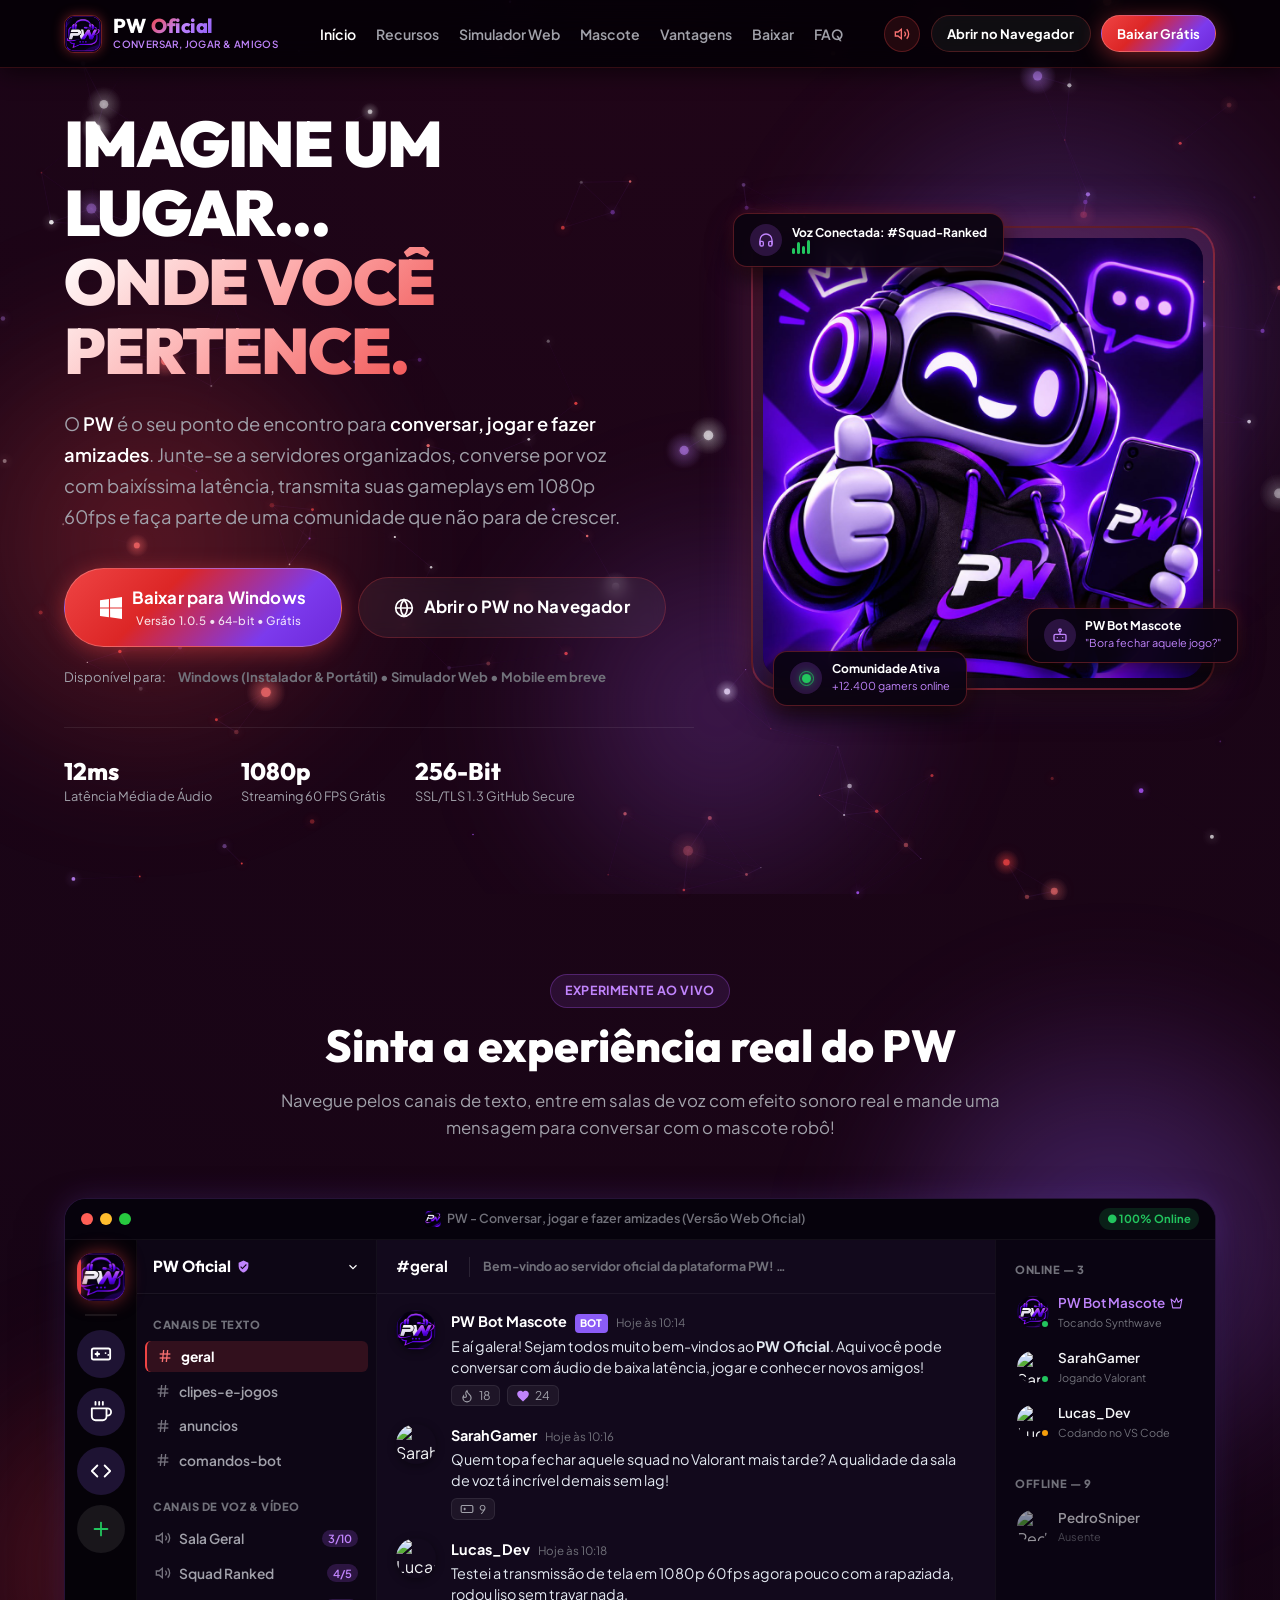
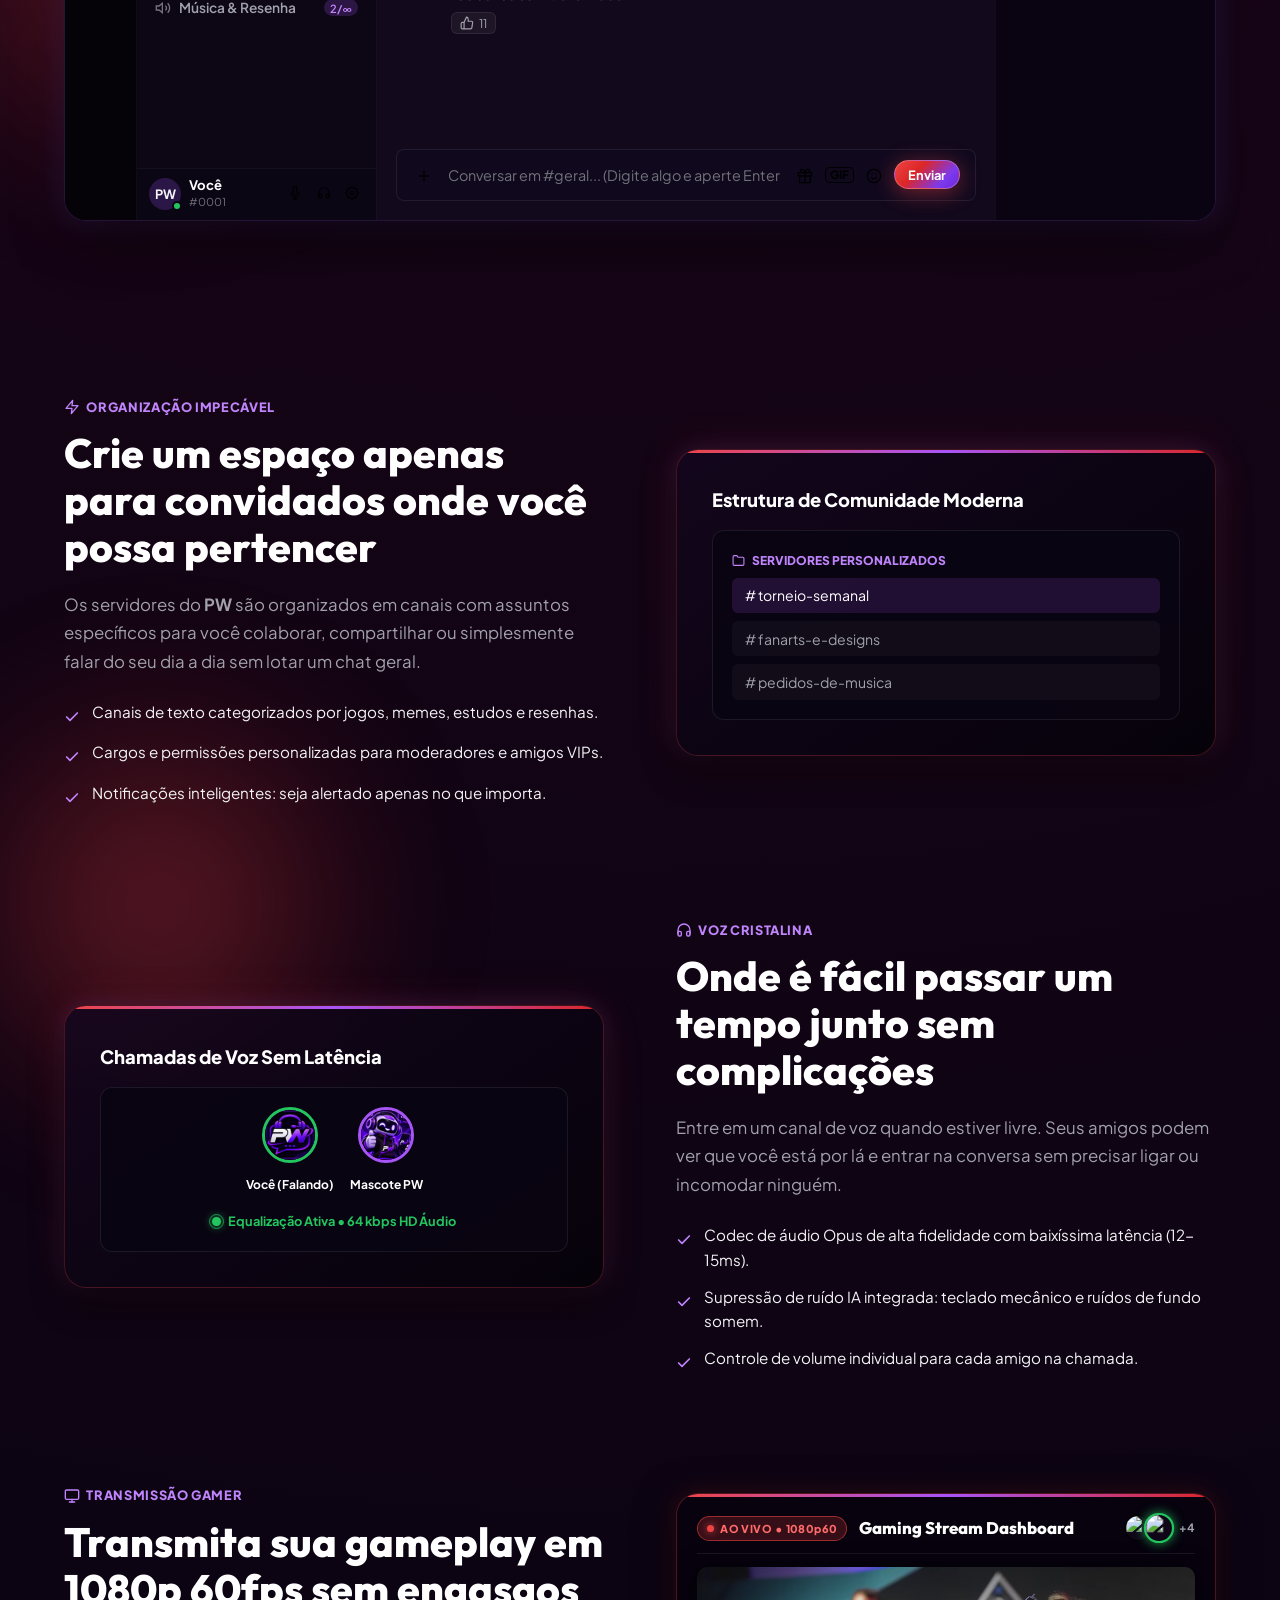
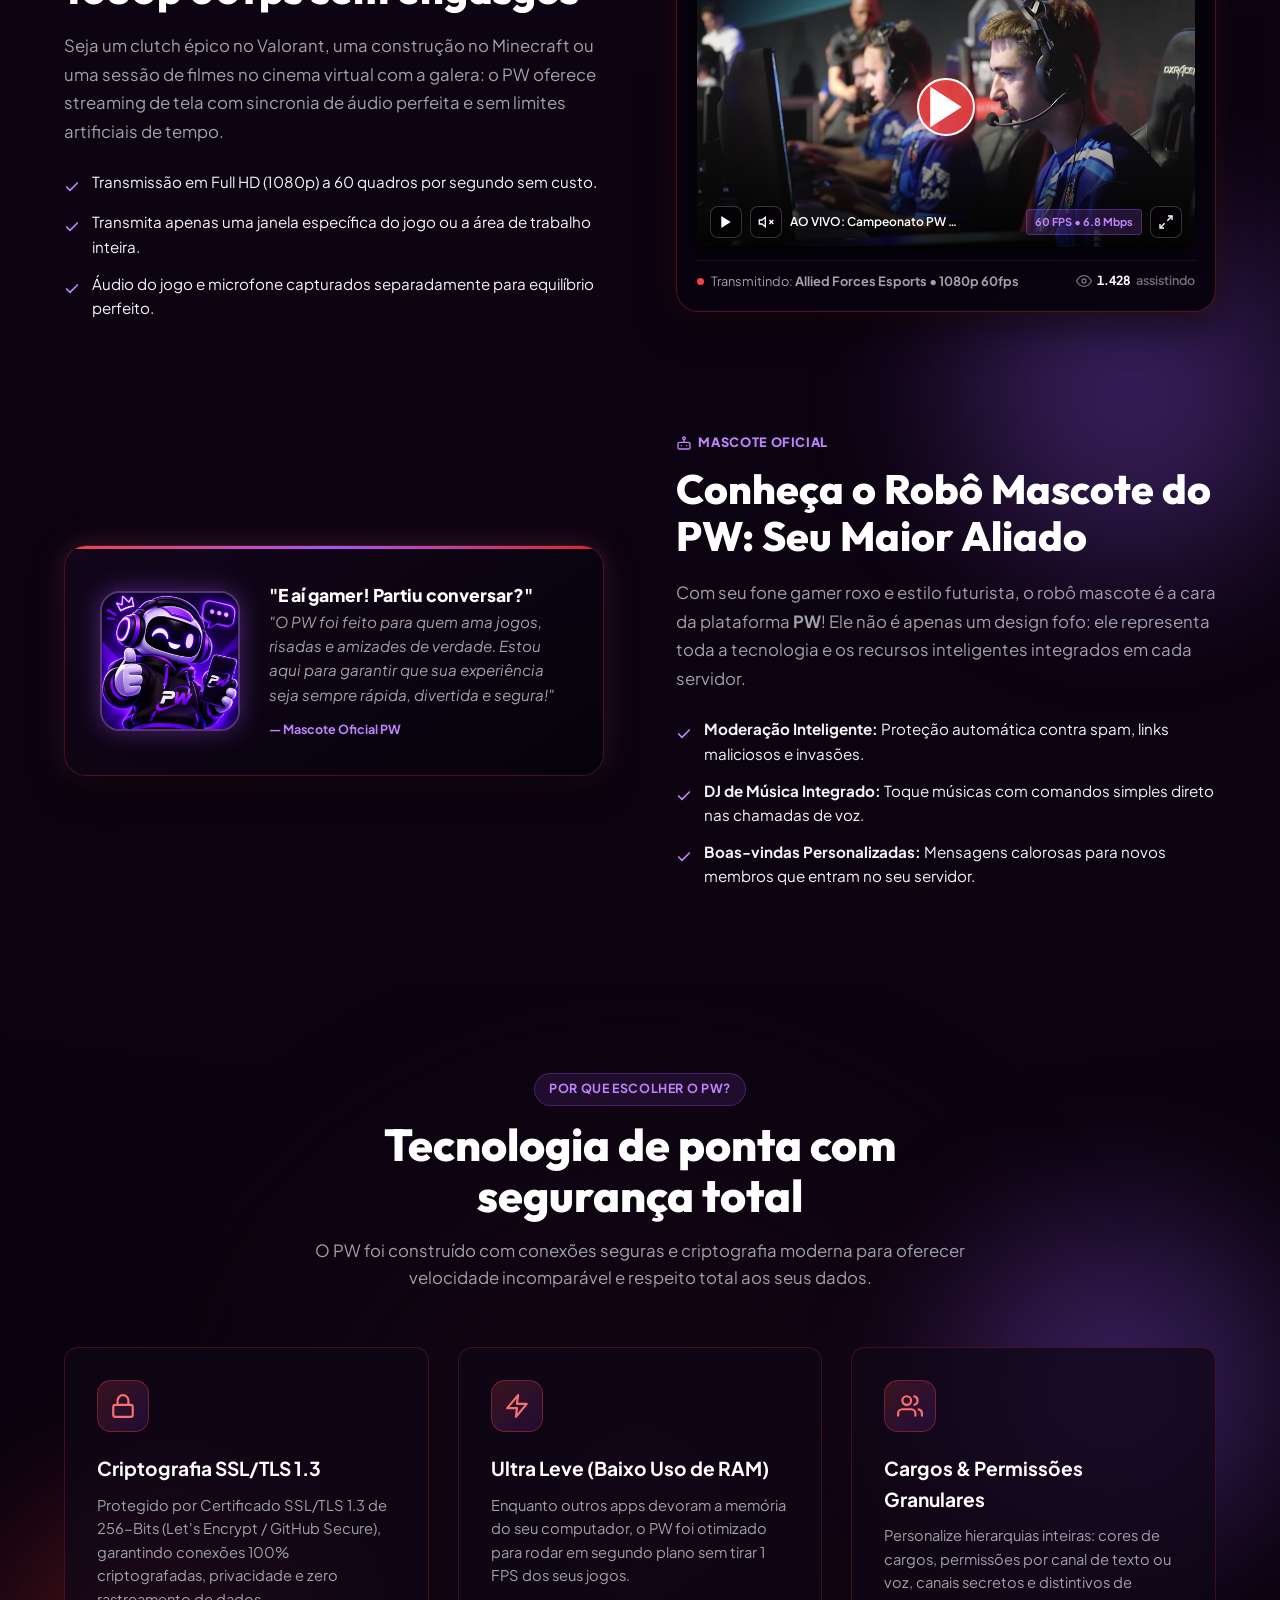
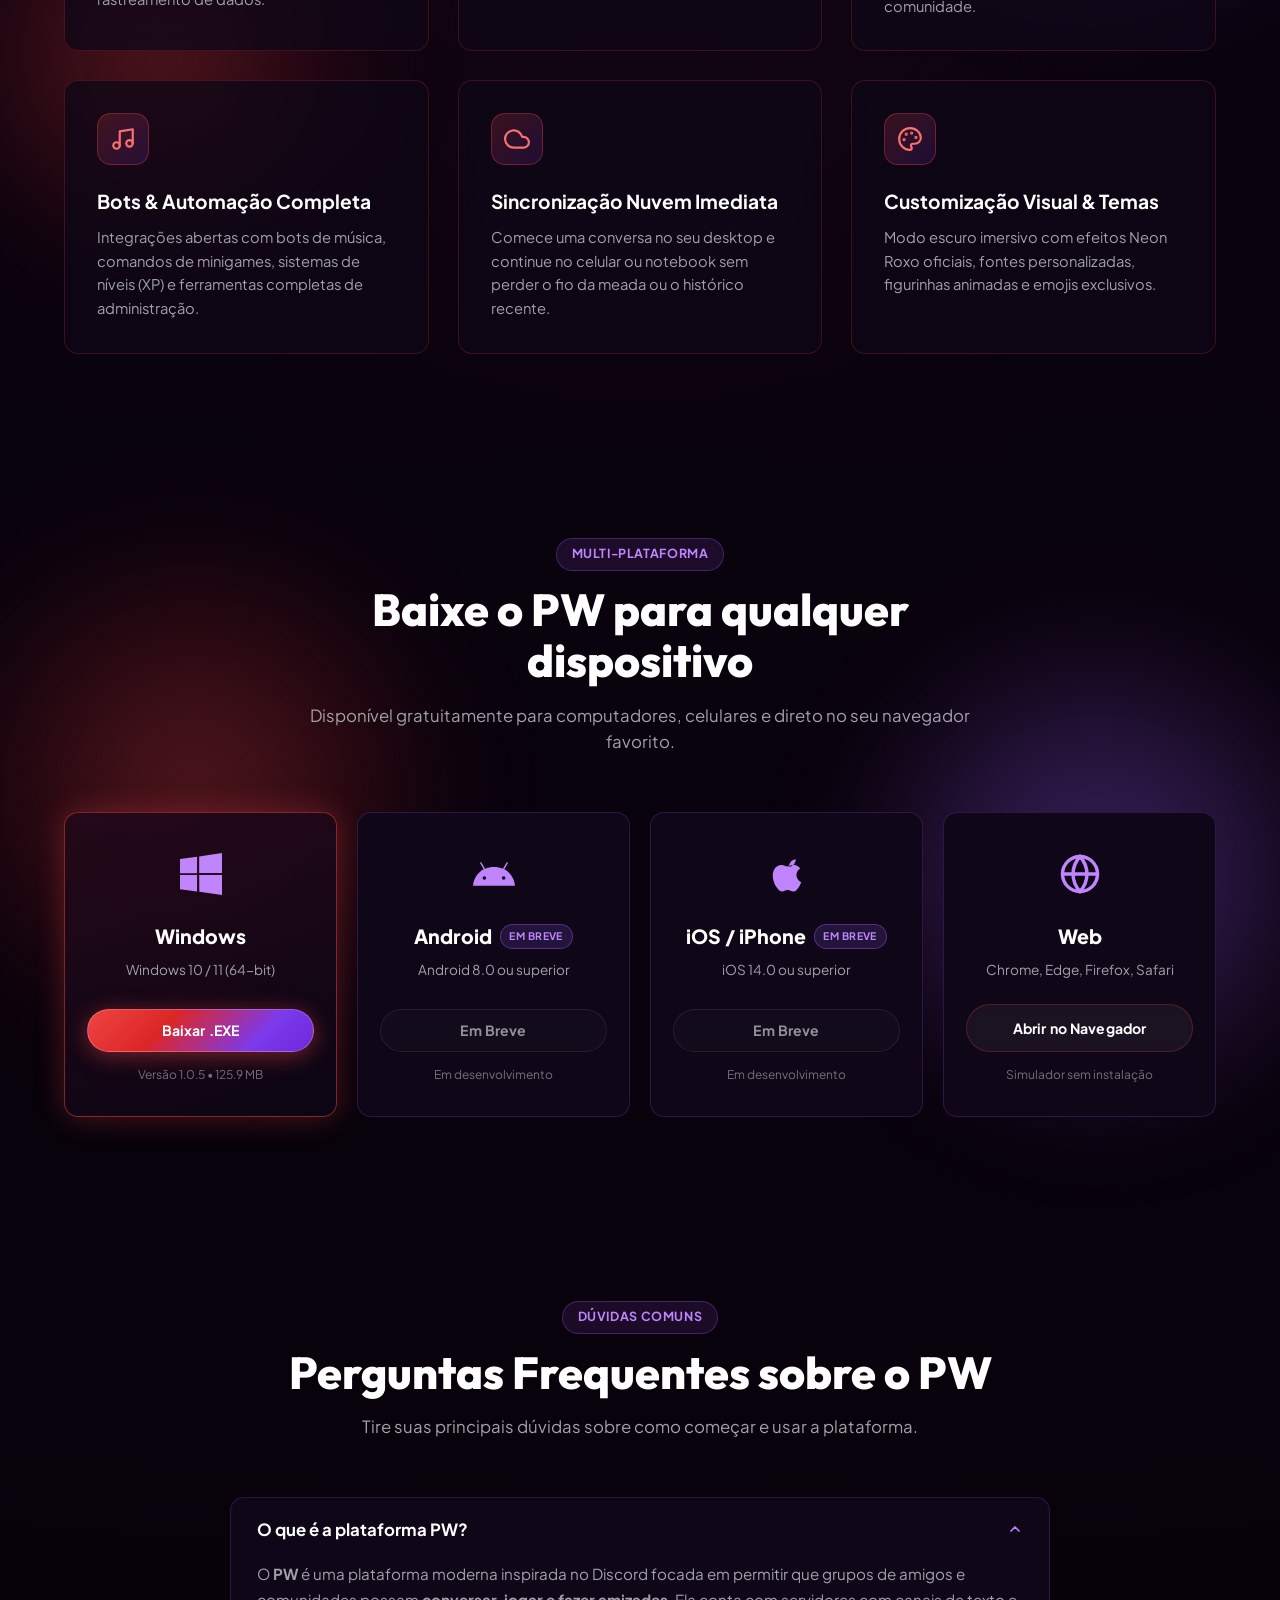
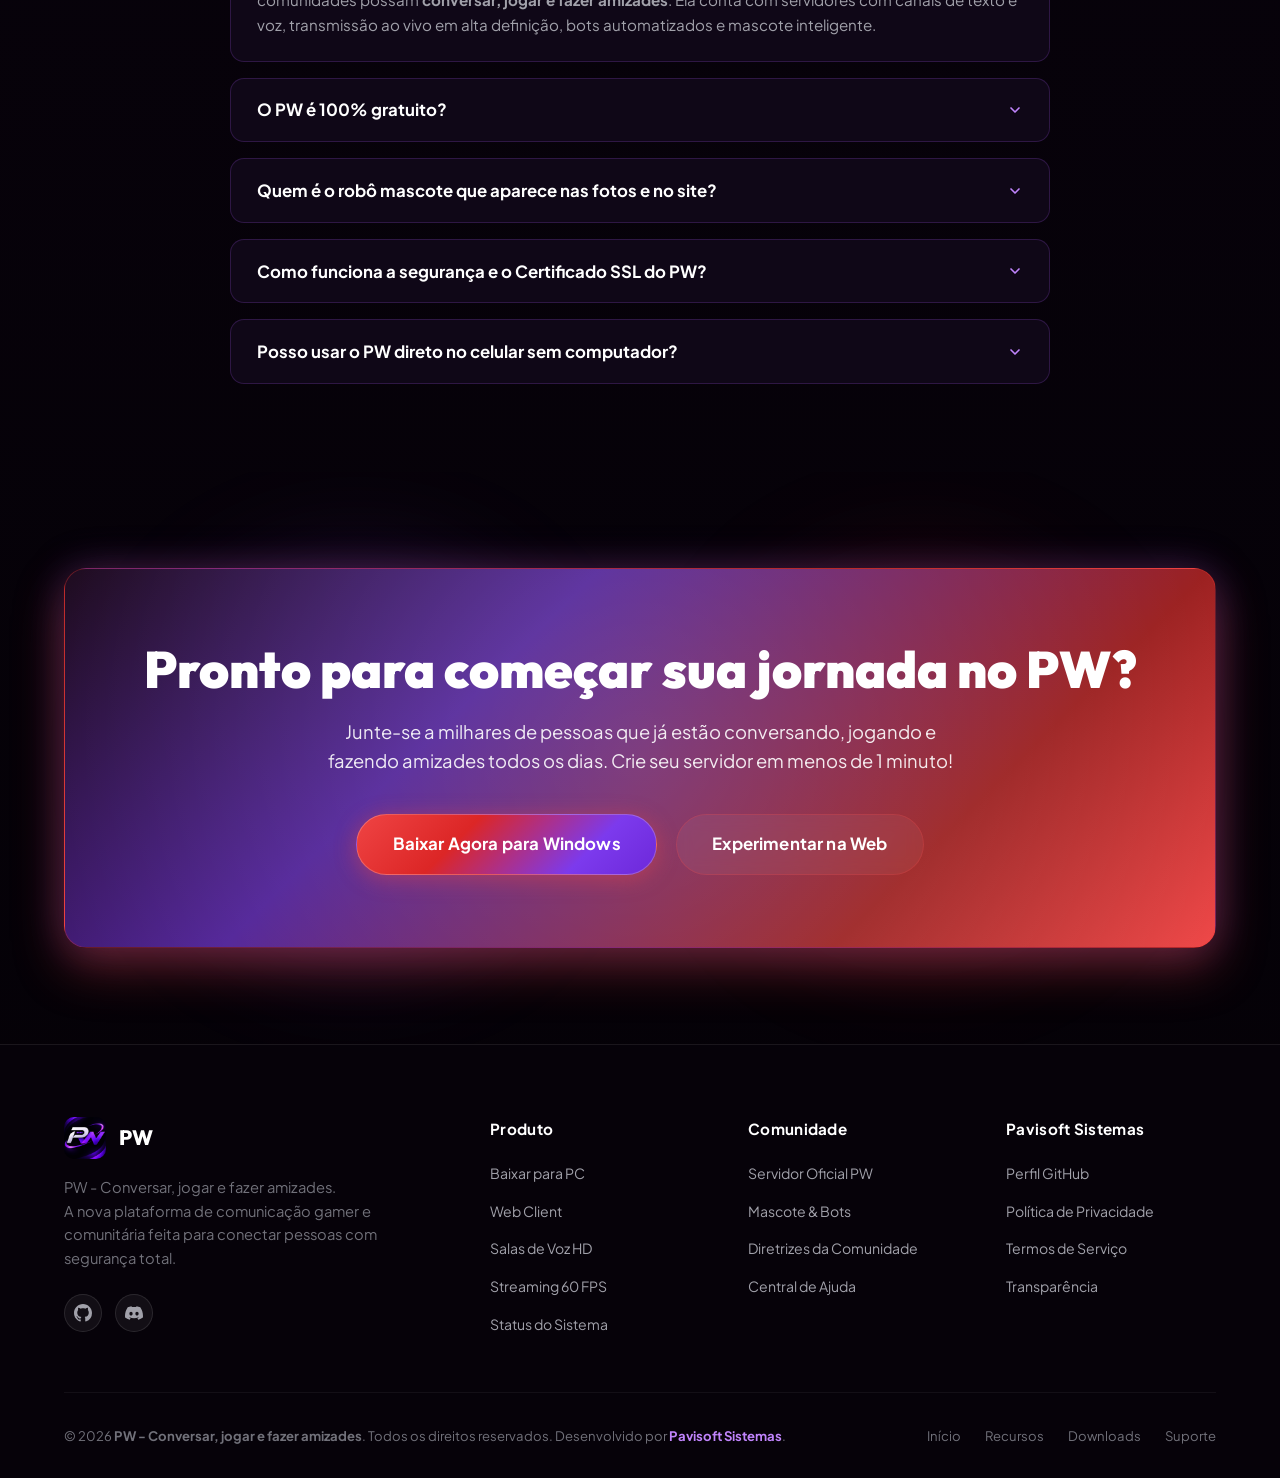
==== index.html @ 9122bd72 "chore: atualiza fallbacks e changelog do site oficial para v1.0.5" ====
<!DOCTYPE html>
<html lang="pt-BR">
<head>
  <meta charset="UTF-8">
  <meta name="viewport" content="width=device-width, initial-scale=1.0">
  <title>PW - Conversar, jogar e fazer amizades | Site Oficial</title>
  
  <!-- SEO & Metatags -->
  <meta name="description" content="PW é a plataforma definitiva para conversar, jogar e fazer amizades. Canais organizados, chamadas de voz com ultra baixa latência, transmissão em 1080p 60fps e segurança com Certificado SSL/TLS 1.3 de 256-Bits (Let's Encrypt / GitHub Secure).">
  <meta name="keywords" content="PW, discord alternativo, conversar jogar amigos, gamer chat, voz discord, comunidade gamer, COprivacy">
  <meta name="author" content="Pavisoft Sistemas">
  <meta name="theme-color" content="#040106">

  <!-- Open Graph / Redes Sociais -->
  <meta property="og:type" content="website">
  <meta property="og:title" content="PW - Conversar, jogar e fazer amizades">
  <meta property="og:description" content="Junte-se ao PW! O melhor lugar para reunir sua galera, jogar juntos e curtir canais de voz de alta qualidade.">
  <meta property="og:image" content="assets/images/logo-app.jpg">

  <!-- Favicon -->
  <link rel="icon" type="image/x-icon" href="favicon.ico">
  <link rel="icon" type="image/png" href="assets/images/favicon.png">

  <!-- Google Fonts -->
  <link rel="preconnect" href="https://fonts.googleapis.com">
  <link rel="preconnect" href="https://fonts.gstatic.com" crossorigin>
  <link href="https://fonts.googleapis.com/css2?family=Outfit:wght@400;600;700;800;900&family=Plus+Jakarta+Sans:wght@400;500;600;700;800&display=swap" rel="stylesheet">

  <!-- Folha de Estilos -->
  <link rel="stylesheet" href="assets/css/style.css">
</head>
<body>

  <!-- Canvas de Fundo (Estrelas & Cyber Partículas) -->
  <canvas id="starsCanvas"></canvas>

  <!-- ==========================================================================
       Cabeçalho / Barra de Navegação Superior
       ========================================================================== -->
  <header class="site-header">
    <div class="container nav-container">
      <!-- Marca PW -->
      <a href="#inicio" class="brand">
        <img src="assets/images/logo-app.jpg" alt="Logo PW" class="brand-logo-img">
        <div class="brand-text">
          <span class="brand-title">PW <span class="gradient-text-purple">Oficial</span></span>
          <span class="brand-tag">Conversar, Jogar & Amigos</span>
        </div>
      </a>

      <!-- Menu Principal -->
      <ul class="nav-menu" id="navMenu">
        <li><a href="#inicio" class="nav-link active">Início</a></li>
        <li><a href="#recursos" class="nav-link">Recursos</a></li>
        <li><a href="#demo" class="nav-link">Simulador Web</a></li>
        <li><a href="#mascote" class="nav-link">Mascote</a></li>
        <li><a href="#vantagens" class="nav-link">Vantagens</a></li>
        <li><a href="#baixar" class="nav-link">Baixar</a></li>
        <li><a href="#faq" class="nav-link">FAQ</a></li>
      </ul>

      <!-- Ações do Cabeçalho -->
      <div class="nav-actions">
        <!-- Botão de Efeitos Sonoros (Circular Minimalista) -->
        <button id="soundToggleBtn" class="sound-toggle-btn" title="Som: Ativo (Clique para silenciar)" aria-label="Alternar Efeitos Sonoros">
          <svg class="pw-icon pw-icon-sm" viewBox="0 0 24 24" fill="none" stroke="currentColor" stroke-width="2"><polygon points="11 5 6 9 2 9 2 15 6 15 11 19 11 5"></polygon><path d="M19.07 4.93a10 10 0 0 1 0 14.14M15.54 8.46a5 5 0 0 1 0 7.07"></path></svg>
        </button>

        <a href="#demo" class="btn btn-secondary btn-sm btn-open-web">Abrir no Navegador</a>
        <a href="#baixar" class="btn btn-primary btn-sm btn-glow">Baixar Grátis</a>

        <!-- Botão Menu Mobile -->
        <button class="mobile-toggle" id="mobileToggle" aria-label="Abrir Menu">
          <span></span>
          <span></span>
          <span></span>
        </button>
      </div>
    </div>
  </header>

  <!-- ==========================================================================
       Hero Section (Inspirado no visual icônico do Discord com Neon Roxo)
       ========================================================================== -->
  <section class="hero-section" id="inicio">
    <div class="hero-glow-orb hero-glow-1"></div>
    <div class="hero-glow-orb hero-glow-2"></div>
    <div class="hero-glow-orb hero-glow-3"></div>

    <div class="container hero-grid">
      <!-- Coluna da Esquerda (Copy & CTAs) -->
      <div class="hero-content">
        <h1 class="hero-title">
          IMAGINE UM LUGAR...<br>
          <span class="gradient-text">ONDE VOCÊ PERTENCE.</span>
        </h1>

        <p class="hero-desc">
          O <strong>PW</strong> é o seu ponto de encontro para <strong>conversar, jogar e fazer amizades</strong>. 
          Junte-se a servidores organizados, converse por voz com baixíssima latência, transmita suas gameplays em 1080p 60fps e faça parte de uma comunidade que não para de crescer.
        </p>

        <div class="hero-cta-wrapper">
          <div class="hero-cta-buttons">
            <a href="https://github.com/COprivacy/PW-chat-jogo/releases/latest" class="btn btn-primary btn-lg btn-glow" data-download-platform="Windows" id="heroDownloadBtn">
              <svg width="22" height="22" viewBox="0 0 24 24" fill="currentColor"><path d="M0 3.449L9.75 2.1v9.451H0m10.949-9.602L24 0v11.4H10.949M0 12.6h9.75v9.451L0 20.699M10.949 12.6H24V24l-12.949-1.801"/></svg>
              <div>
                <span>Baixar para Windows</span>
                <span class="hero-btn-subtext" id="heroWinSubtext">Versão 1.0.5 • 64-bit • Grátis</span>
              </div>
            </a>

            <a href="#demo" class="btn btn-secondary btn-lg btn-open-web">
              <svg width="20" height="20" viewBox="0 0 24 24" fill="none" stroke="currentColor" stroke-width="2"><circle cx="12" cy="12" r="10"></circle><line x1="2" y1="12" x2="22" y2="12"></line><path d="M12 2a15.3 15.3 0 0 1 4 10 15.3 15.3 0 0 1-4 10 15.3 15.3 0 0 1-4-10 15.3 15.3 0 0 1 4-10z"></path></svg>
              <span>Abrir o PW no Navegador</span>
            </a>
          </div>

          <div class="hero-platforms">
            <span>Disponível para:</span>
            <strong>Windows (Instalador &amp; Portátil) • Simulador Web • Mobile em breve</strong>
          </div>
        </div>

        <!-- Estatísticas de Destaque -->
        <div class="hero-stats">
          <div class="stat-item">
            <span class="stat-value">12ms</span>
            <span class="stat-label">Latência Média de Áudio</span>
          </div>
          <div class="stat-item">
            <span class="stat-value">1080p</span>
            <span class="stat-label">Streaming 60 FPS Grátis</span>
          </div>
          <div class="stat-item">
            <span class="stat-value">256-Bit</span>
            <span class="stat-label">SSL/TLS 1.3 GitHub Secure</span>
          </div>
        </div>
      </div>

      <!-- Coluna da Direita (Mascote Robô 3D com Efeitos Flutuantes) -->
      <div class="hero-mascot-card">
        <div class="mascot-frame-inner">
          <img src="assets/images/mascot-robot.jpg" alt="Mascote Robô Oficial do PW" class="mascot-image">

          <!-- Badges Flutuantes Interativas -->
          <div class="mascot-badge mascot-badge-1">
            <div class="badge-icon">
              <svg class="pw-icon pw-icon-sm pw-icon-purple" viewBox="0 0 24 24" fill="none" stroke="currentColor" stroke-width="2" stroke-linecap="round" stroke-linejoin="round"><path d="M3 18v-6a9 9 0 0 1 18 0v6"></path><path d="M21 19a2 2 0 0 1-2 2h-1a2 2 0 0 1-2-2v-3a2 2 0 0 1 2-2h3zM3 19a2 2 0 0 0 2 2h1a2 2 0 0 0 2-2v-3a2 2 0 0 0-2-2H3z"></path></svg>
            </div>
            <div class="badge-text">
              <span class="badge-title">Voz Conectada: #Squad-Ranked</span>
              <div class="sound-bars">
                <span></span><span></span><span></span><span></span>
              </div>
            </div>
          </div>

          <div class="mascot-badge mascot-badge-2">
            <div class="badge-icon">
              <svg class="pw-icon pw-icon-sm pw-icon-purple" viewBox="0 0 24 24" fill="none" stroke="currentColor" stroke-width="2" stroke-linecap="round" stroke-linejoin="round"><rect x="3" y="11" width="18" height="10" rx="2"></rect><circle cx="12" cy="5" r="2"></circle><path d="M12 7v4"></path><line x1="8" y1="16" x2="8" y2="16"></line><line x1="16" y1="16" x2="16" y2="16"></line></svg>
            </div>
            <div class="badge-text">
              <span class="badge-title">PW Bot Mascote</span>
              <span class="badge-sub">"Bora fechar aquele jogo?"</span>
            </div>
          </div>

          <div class="mascot-badge mascot-badge-3">
            <div class="badge-icon">
              <span class="status-indicator-live"></span>
            </div>
            <div class="badge-text">
              <span class="badge-title">Comunidade Ativa</span>
              <span class="badge-sub">+12.400 gamers online</span>
            </div>
          </div>
        </div>
      </div>
    </div>
  </section>

  <!-- ==========================================================================
       Simulador Interativo do PW (Client Discord Experience)
       ========================================================================== -->
  <section class="demo-section" id="demo">
    <div class="ambient-glow-orb glow-purple demo-glow-1"></div>
    <div class="ambient-glow-orb glow-red demo-glow-2"></div>
    <div class="container">
      <div class="section-header">
        <div class="section-pill">EXPERIMENTE AO VIVO</div>
        <h2 class="section-title">Sinta a experiência real do PW</h2>
        <p class="section-desc">
          Navegue pelos canais de texto, entre em salas de voz com efeito sonoro real e mande uma mensagem para conversar com o mascote robô!
        </p>
      </div>

      <!-- Janela do Aplicativo PW -->
      <div class="app-window">
        <!-- Titlebar -->
        <div class="window-titlebar">
          <div class="window-controls">
            <span class="window-dot dot-close" title="Fechar"></span>
            <span class="window-dot dot-min" title="Minimizar"></span>
            <span class="window-dot dot-max" title="Maximizar"></span>
          </div>
          <div class="window-title">
            <img src="assets/images/logo-pw.jpg" alt="PW Icon" style="width: 16px; height: 16px; border-radius: 4px;">
            <span>PW - Conversar, jogar e fazer amizades (Versão Web Oficial)</span>
          </div>
          <div class="window-status-badge">● 100% Online</div>
        </div>

        <!-- Layout do Cliente PW -->
        <div class="client-layout">
          <!-- 1. Coluna de Servidores (Guilds) -->
          <div class="guilds-sidebar">
            <div class="guild-item active" title="PW Oficial">
              <img src="assets/images/logo-app.jpg" alt="PW Oficial">
            </div>
            <div class="guild-separator"></div>
            <div class="guild-item" title="Comunidade Gamers BR">
              <svg viewBox="0 0 24 24" fill="none" stroke="currentColor" stroke-linecap="round" stroke-linejoin="round"><rect x="2" y="6" width="20" height="12" rx="2"></rect><path d="M6 12h4m-2-2v4m9-3h.01m3 2h.01"></path></svg>
            </div>
            <div class="guild-item" title="Anime & Lofi Chill">
              <svg viewBox="0 0 24 24" fill="none" stroke="currentColor" stroke-linecap="round" stroke-linejoin="round"><path d="M18 8h1a4 4 0 0 1 0 8h-1M2 8h16v9a4 4 0 0 1-4 4H6a4 4 0 0 1-4-4V8z"></path><line x1="6" y1="1" x2="6" y2="4"></line><line x1="10" y1="1" x2="10" y2="4"></line><line x1="14" y1="1" x2="14" y2="4"></line></svg>
            </div>
            <div class="guild-item" title="Clube dos Devs">
              <svg viewBox="0 0 24 24" fill="none" stroke="currentColor" stroke-linecap="round" stroke-linejoin="round"><polyline points="16 18 22 12 16 6"></polyline><polyline points="8 6 2 12 8 18"></polyline></svg>
            </div>
            <div class="guild-item" title="Criar um Servidor" style="background: rgba(255,255,255,0.08); color: var(--pw-online)">
              <svg viewBox="0 0 24 24" fill="none" stroke="currentColor" stroke-linecap="round" stroke-linejoin="round"><line x1="12" y1="5" x2="12" y2="19"></line><line x1="5" y1="12" x2="19" y2="12"></line></svg>
            </div>
          </div>

          <!-- 2. Coluna de Canais -->
          <div class="channels-sidebar">
            <div class="server-header">
              <span style="display: flex; align-items: center; gap: 0.4rem;">
                <span>PW Oficial</span>
                <svg class="pw-icon pw-icon-xs pw-icon-purple" viewBox="0 0 24 24" fill="currentColor"><path d="M12 1L3 5v6c0 5.55 3.84 10.74 9 12 5.16-1.26 9-6.45 9-12V5l-9-4zm-2 16l-4-4 1.41-1.41L10 14.17l6.59-6.59L18 9l-8 8z"/></svg>
              </span>
              <svg width="14" height="14" viewBox="0 0 24 24" fill="none" stroke="currentColor" stroke-width="2"><polyline points="6 9 12 15 18 9"></polyline></svg>
            </div>

            <div class="channels-list">
              <div class="channel-category">CANAIS DE TEXTO</div>
              <button class="channel-btn active" data-channel="geral">
                <svg width="16" height="16" viewBox="0 0 24 24" fill="none" stroke="currentColor" stroke-width="2"><line x1="4" y1="9" x2="20" y2="9"></line><line x1="4" y1="15" x2="20" y2="15"></line><line x1="10" y1="3" x2="8" y2="21"></line><line x1="16" y1="3" x2="14" y2="21"></line></svg>
                <span>geral</span>
              </button>
              <button class="channel-btn" data-channel="clipes">
                <svg width="16" height="16" viewBox="0 0 24 24" fill="none" stroke="currentColor" stroke-width="2"><line x1="4" y1="9" x2="20" y2="9"></line><line x1="4" y1="15" x2="20" y2="15"></line><line x1="10" y1="3" x2="8" y2="21"></line><line x1="16" y1="3" x2="14" y2="21"></line></svg>
                <span>clipes-e-jogos</span>
              </button>
              <button class="channel-btn" data-channel="anuncios">
                <svg width="16" height="16" viewBox="0 0 24 24" fill="none" stroke="currentColor" stroke-width="2"><line x1="4" y1="9" x2="20" y2="9"></line><line x1="4" y1="15" x2="20" y2="15"></line><line x1="10" y1="3" x2="8" y2="21"></line><line x1="16" y1="3" x2="14" y2="21"></line></svg>
                <span>anuncios</span>
              </button>
              <button class="channel-btn" data-channel="comandos">
                <svg width="16" height="16" viewBox="0 0 24 24" fill="none" stroke="currentColor" stroke-width="2"><line x1="4" y1="9" x2="20" y2="9"></line><line x1="4" y1="15" x2="20" y2="15"></line><line x1="10" y1="3" x2="8" y2="21"></line><line x1="16" y1="3" x2="14" y2="21"></line></svg>
                <span>comandos-bot</span>
              </button>

              <div class="channel-category" style="margin-top: 0.6rem;">CANAIS DE VOZ & VÍDEO</div>
              <button class="channel-btn" data-voice="Sala Geral">
                <svg width="16" height="16" viewBox="0 0 24 24" fill="none" stroke="currentColor" stroke-width="2"><polygon points="11 5 6 9 2 9 2 15 6 15 11 19 11 5"></polygon><path d="M19.07 4.93a10 10 0 0 1 0 14.14M15.54 8.46a5 5 0 0 1 0 7.07"></path></svg>
                <span>Sala Geral</span>
                <span class="voice-count">3/10</span>
              </button>
              <button class="channel-btn" data-voice="Squad Ranked">
                <svg width="16" height="16" viewBox="0 0 24 24" fill="none" stroke="currentColor" stroke-width="2"><polygon points="11 5 6 9 2 9 2 15 6 15 11 19 11 5"></polygon><path d="M19.07 4.93a10 10 0 0 1 0 14.14M15.54 8.46a5 5 0 0 1 0 7.07"></path></svg>
                <span>Squad Ranked</span>
                <span class="voice-count">4/5</span>
              </button>
              <button class="channel-btn" data-voice="Música & Resenha">
                <svg width="16" height="16" viewBox="0 0 24 24" fill="none" stroke="currentColor" stroke-width="2"><polygon points="11 5 6 9 2 9 2 15 6 15 11 19 11 5"></polygon><path d="M19.07 4.93a10 10 0 0 1 0 14.14M15.54 8.46a5 5 0 0 1 0 7.07"></path></svg>
                <span>Música & Resenha</span>
                <span class="voice-count">2/∞</span>
              </button>
            </div>

            <!-- Rodapé do Usuário -->
            <div class="user-bar">
              <div class="user-bar-profile">
                <div class="user-bar-avatar">
                  <span>PW</span>
                  <span class="user-status-dot"></span>
                </div>
                <div class="user-bar-info">
                  <span class="user-bar-name">Você</span>
                  <span class="user-bar-tag">#0001</span>
                </div>
              </div>
              <div class="user-bar-actions">
                <button class="user-action-icon" title="Microfone"><svg width="14" height="14" viewBox="0 0 24 24" fill="none" stroke="currentColor" stroke-width="2"><path d="M12 1a3 3 0 0 0-3 3v8a3 3 0 0 0 6 0V4a3 3 0 0 0-3-3z"></path><path d="M19 10v2a7 7 0 0 1-14 0v-2"></path><line x1="12" y1="19" x2="12" y2="23"></line><line x1="8" y1="23" x2="16" y2="23"></line></svg></button>
                <button class="user-action-icon" title="Áudio"><svg width="14" height="14" viewBox="0 0 24 24" fill="none" stroke="currentColor" stroke-width="2"><path d="M3 18v-6a9 9 0 0 1 18 0v6"></path><path d="M21 19a2 2 0 0 1-2 2h-1a2 2 0 0 1-2-2v-3a2 2 0 0 1 2-2h3zM3 19a2 2 0 0 0 2 2h1a2 2 0 0 0 2-2v-3a2 2 0 0 0-2-2H3z"></path></svg></button>
                <button class="user-action-icon" title="Configurações"><svg width="14" height="14" viewBox="0 0 24 24" fill="none" stroke="currentColor" stroke-width="2"><circle cx="12" cy="12" r="3"></circle><path d="M19.4 15a1.65 1.65 0 0 0 .33 1.82l.06.06a2 2 0 0 1 0 2.83 2 2 0 0 1-2.83 0l-.06-.06a1.65 1.65 0 0 0-1.82-.33 1.65 1.65 0 0 0-1 1.51V21a2 2 0 0 1-2 2 2 2 0 0 1-2-2v-.09A1.65 1.65 0 0 0 9 19.4a1.65 1.65 0 0 0-1.82.33l-.06.06a2 2 0 0 1-2.83 0 2 2 0 0 1 0-2.83l.06-.06a1.65 1.65 0 0 0 .33-1.82 1.65 1.65 0 0 0-1.51-1H3a2 2 0 0 1-2-2 2 2 0 0 1 2-2h.09A1.65 1.65 0 0 0 4.6 9a1.65 1.65 0 0 0-.33-1.82l-.06-.06a2 2 0 0 1 0-2.83 2 2 0 0 1 2.83 0l.06.06a1.65 1.65 0 0 0 1.82.33H9a1.65 1.65 0 0 0 1-1.51V3a2 2 0 0 1 2-2 2 2 0 0 1 2 2v.09a1.65 1.65 0 0 0 1 1.51 1.65 1.65 0 0 0 1.82-.33l.06-.06a2 2 0 0 1 2.83 0 2 2 0 0 1 0 2.83l-.06.06a1.65 1.65 0 0 0-.33 1.82V9a1.65 1.65 0 0 0 1.51 1H21a2 2 0 0 1 2 2 2 2 0 0 1-2 2h-.09a1.65 1.65 0 0 0-1.51 1z"></path></svg></button>
              </div>
            </div>
          </div>

          <!-- 3. Coluna Principal do Chat -->
          <div class="chat-area">
            <!-- Header do Canal -->
            <div class="chat-header">
              <div class="chat-header-title">
                <span id="chatHeaderTitle">#geral</span>
                <span class="chat-header-topic" id="chatHeaderTopic">Bem-vindo ao servidor oficial da plataforma PW! Converse sobre tudo.</span>
              </div>
            </div>

            <!-- Overlay de Chamada de Voz Ativa (Opcional) -->
            <div class="voice-call-overlay" id="voiceCallOverlay" style="display: none;">
              <div class="voice-call-info">
                <div class="voice-users-speaking">
                  <img src="assets/images/mascot-robot.jpg" alt="Mascote" class="voice-user-ring" title="Mascote PW (Falando)">
                  <img src="assets/images/logo-app.jpg" alt="Você" class="voice-user-ring" title="Você (Conectado)">
                </div>
                <div>
                  <div style="font-size: 0.85rem; font-weight: 700; color: #fff;" id="voiceChannelTitle">Sala de Voz</div>
                  <div style="font-size: 0.72rem; color: var(--pw-online); display: flex; align-items: center; gap: 0.35rem;"><span class="status-indicator-live"></span> Conectado (RTC 12ms • Voz HD)</div>
                </div>
              </div>
              <div class="voice-controls">
                <button class="voice-btn-disconnect" id="disconnectVoiceBtn">
                  <svg width="14" height="14" viewBox="0 0 24 24" fill="none" stroke="currentColor" stroke-width="2"><path d="M10.68 13.31a16 16 0 0 0 3.41 2.6l1.27-1.27a2 2 0 0 1 2.11-.45 12.84 12.84 0 0 0 2.81.7 2 2 0 0 1 1.72 2v3a2 2 0 0 1-2.18 2 19.79 19.79 0 0 1-8.63-3.07 19.42 19.42 0 0 1-3.33-2.67m-2.67-3.34a19.79 19.79 0 0 1-3.07-8.63A2 2 0 0 1 4.11 2h3a2 2 0 0 1 2 1.72 12.84 12.84 0 0 0 .7 2.81 2 2 0 0 1-.45 2.11L8.09 9.91"></path><line x1="23" y1="1" x2="1" y2="23"></line></svg>
                  <span>Desconectar</span>
                </button>
              </div>
            </div>

            <!-- Feed de Mensagens -->
            <div class="chat-messages" id="chatMessages">
              <!-- Preenchido via main.js -->
            </div>

            <!-- Indicador de Digitação -->
            <div class="typing-indicator" id="typingIndicator"></div>

            <!-- Caixa de Digitação -->
            <div class="chat-input-bar">
              <form id="chatInputForm" class="chat-input-box">
                <button type="button" class="tool-btn" title="Adicionar anexo">
                  <svg class="pw-icon pw-icon-sm" viewBox="0 0 24 24" fill="none" stroke="currentColor" stroke-width="2" stroke-linecap="round" stroke-linejoin="round"><line x1="12" y1="5" x2="12" y2="19"></line><line x1="5" y1="12" x2="19" y2="12"></line></svg>
                </button>
                <input type="text" id="chatInputField" class="chat-input-field" placeholder="Conversar em #geral... (Digite algo e aperte Enter!)" autocomplete="off">
                <div class="chat-tools">
                  <button type="button" class="tool-btn" title="Presentear Nitro/PW Pass">
                    <svg class="pw-icon pw-icon-sm" viewBox="0 0 24 24" fill="none" stroke="currentColor" stroke-width="2" stroke-linecap="round" stroke-linejoin="round"><polyline points="20 12 20 22 4 22 4 12"></polyline><rect x="2" y="7" width="20" height="5"></rect><line x1="12" y1="22" x2="12" y2="7"></line><path d="M12 7H7.5a2.5 2.5 0 0 1 0-5C11 2 12 7 12 7z"></path><path d="M12 7h4.5a2.5 2.5 0 0 0 0-5C13 2 12 7 12 7z"></path></svg>
                  </button>
                  <button type="button" class="tool-btn" title="Inserir GIF" style="font-size: 0.72rem; font-weight: 800; border: 1.5px solid currentColor; border-radius: 4px; padding: 1px 4px; line-height: 1.1;">GIF</button>
                  <button type="button" class="tool-btn" title="Emojis">
                    <svg class="pw-icon pw-icon-sm" viewBox="0 0 24 24" fill="none" stroke="currentColor" stroke-width="2" stroke-linecap="round" stroke-linejoin="round"><circle cx="12" cy="12" r="10"></circle><path d="M8 14s1.5 2 4 2 4-2 4-2"></path><line x1="9" y1="9" x2="9.01" y2="9"></line><line x1="15" y1="9" x2="15.01" y2="9"></line></svg>
                  </button>
                  <button type="submit" class="btn btn-primary btn-sm" style="padding: 0.35rem 0.8rem; font-size: 0.8rem;">Enviar</button>
                </div>
              </form>
            </div>
          </div>

          <!-- 4. Coluna de Membros do Servidor -->
          <div class="members-sidebar">
            <div class="member-category">ONLINE — 3</div>

            <div class="member-item">
              <div class="member-avatar-wrap">
                <img src="assets/images/logo-app.jpg" alt="Mascote PW" class="member-avatar">
                <span class="member-status status-online"></span>
              </div>
              <div class="member-info">
                <span class="member-name" style="color: var(--pw-purple-light); display: flex; align-items: center; gap: 0.3rem;">
                  <span>PW Bot Mascote</span>
                  <svg class="pw-icon pw-icon-xs pw-icon-purple" viewBox="0 0 24 24" fill="none" stroke="currentColor" stroke-width="2" stroke-linecap="round" stroke-linejoin="round"><polygon points="2 4 5 20 19 20 22 4 15 10 12 2 9 10 2 4"></polygon></svg>
                </span>
                <span class="member-activity">Tocando Synthwave</span>
              </div>
            </div>

            <div class="member-item">
              <div class="member-avatar-wrap">
                <img src="https://images.unsplash.com/photo-1534528741775-53994a69daeb?w=100&h=100&fit=crop&crop=faces" alt="SarahGamer" class="member-avatar">
                <span class="member-status status-online"></span>
              </div>
              <div class="member-info">
                <span class="member-name">SarahGamer</span>
                <span class="member-activity">Jogando Valorant</span>
              </div>
            </div>

            <div class="member-item">
              <div class="member-avatar-wrap">
                <img src="https://images.unsplash.com/photo-1507003211169-0a1dd7228f2d?w=100&h=100&fit=crop&crop=faces" alt="Lucas_Dev" class="member-avatar">
                <span class="member-status status-idle"></span>
              </div>
              <div class="member-info">
                <span class="member-name">Lucas_Dev</span>
                <span class="member-activity">Codando no VS Code</span>
              </div>
            </div>

            <div class="member-category" style="margin-top: 1rem;">OFFLINE — 9</div>

            <div class="member-item" style="opacity: 0.6;">
              <div class="member-avatar-wrap">
                <img src="https://images.unsplash.com/photo-1500648767791-00dcc994a43e?w=100&h=100&fit=crop&crop=faces" alt="PedroSniper" class="member-avatar">
              </div>
              <div class="member-info">
                <span class="member-name">PedroSniper</span>
                <span class="member-activity">Ausente</span>
              </div>
            </div>
          </div>
        </div>
      </div>
    </div>
  </section>

  <!-- ==========================================================================
       Seções de Recursos com Design Alternado (Estilo Discord)
       ========================================================================== -->
  <section class="features-section" id="recursos">
    <div class="ambient-glow-orb glow-red features-glow-1"></div>
    <div class="ambient-glow-orb glow-purple features-glow-2"></div>
    <div class="container">
      
      <!-- Feature 1: Canais Organizados -->
      <div class="feature-row">
        <div class="feature-text">
          <div class="feature-badge">
            <svg class="pw-icon pw-icon-sm pw-icon-purple" viewBox="0 0 24 24" fill="none" stroke="currentColor" stroke-width="2" stroke-linecap="round" stroke-linejoin="round"><polygon points="13 2 3 14 12 14 11 22 21 10 12 10 13 2"></polygon></svg>
            <span>Organização Impecável</span>
          </div>
          <h2 class="feature-title">Crie um espaço apenas para convidados onde você possa pertencer</h2>
          <p class="feature-desc">
            Os servidores do <strong>PW</strong> são organizados em canais com assuntos específicos para você colaborar, compartilhar ou simplesmente falar do seu dia a dia sem lotar um chat geral.
          </p>
          <ul class="feature-list">
            <li class="feature-list-item">
              <span class="feature-check"><svg class="pw-icon pw-icon-sm pw-icon-purple" viewBox="0 0 24 24" fill="none" stroke="currentColor" stroke-width="2.5" stroke-linecap="round" stroke-linejoin="round"><polyline points="20 6 9 17 4 12"></polyline></svg></span>
              <span>Canais de texto categorizados por jogos, memes, estudos e resenhas.</span>
            </li>
            <li class="feature-list-item">
              <span class="feature-check"><svg class="pw-icon pw-icon-sm pw-icon-purple" viewBox="0 0 24 24" fill="none" stroke="currentColor" stroke-width="2.5" stroke-linecap="round" stroke-linejoin="round"><polyline points="20 6 9 17 4 12"></polyline></svg></span>
              <span>Cargos e permissões personalizadas para moderadores e amigos VIPs.</span>
            </li>
            <li class="feature-list-item">
              <span class="feature-check"><svg class="pw-icon pw-icon-sm pw-icon-purple" viewBox="0 0 24 24" fill="none" stroke="currentColor" stroke-width="2.5" stroke-linecap="round" stroke-linejoin="round"><polyline points="20 6 9 17 4 12"></polyline></svg></span>
              <span>Notificações inteligentes: seja alertado apenas no que importa.</span>
            </li>
          </ul>
        </div>
        <div class="feature-visual">
          <div class="feature-card-glow">
            <h3 style="font-size: 1.15rem; font-weight: 800; color: #fff; margin-bottom: 1rem;">Estrutura de Comunidade Moderna</h3>
            <div style="background: rgba(10, 5, 18, 0.85); border-radius: 12px; padding: 1.2rem; border: 1px solid rgba(255,255,255,0.08);">
              <div style="display: flex; align-items: center; gap: 0.4rem; color: var(--pw-purple-light); font-size: 0.75rem; font-weight: 800; margin-bottom: 0.5rem;">
                <svg class="pw-icon pw-icon-xs pw-icon-purple" viewBox="0 0 24 24" fill="none" stroke="currentColor" stroke-width="2" stroke-linecap="round" stroke-linejoin="round"><path d="M22 19a2 2 0 0 1-2 2H4a2 2 0 0 1-2-2V5a2 2 0 0 1 2-2h5l2 3h9a2 2 0 0 1 2 2z"></path></svg>
                <span>SERVIDORES PERSONALIZADOS</span>
              </div>
              <div style="display: flex; flex-direction: column; gap: 0.5rem; font-size: 0.88rem;">
                <div style="padding: 0.4rem 0.8rem; background: rgba(168,85,247,0.15); border-radius: 6px; color: #fff;"># torneio-semanal</div>
                <div style="padding: 0.4rem 0.8rem; background: rgba(255,255,255,0.03); border-radius: 6px; color: var(--text-muted);"># fanarts-e-designs</div>
                <div style="padding: 0.4rem 0.8rem; background: rgba(255,255,255,0.03); border-radius: 6px; color: var(--text-muted);"># pedidos-de-musica</div>
              </div>
            </div>
          </div>
        </div>
      </div>

      <!-- Feature 2: Salas de Voz e Vídeo (Invertido) -->
      <div class="feature-row reverse">
        <div class="feature-text">
          <div class="feature-badge">
            <svg class="pw-icon pw-icon-sm pw-icon-purple" viewBox="0 0 24 24" fill="none" stroke="currentColor" stroke-width="2" stroke-linecap="round" stroke-linejoin="round"><path d="M3 18v-6a9 9 0 0 1 18 0v6"></path><path d="M21 19a2 2 0 0 1-2 2h-1a2 2 0 0 1-2-2v-3a2 2 0 0 1 2-2h3zM3 19a2 2 0 0 0 2 2h1a2 2 0 0 0 2-2v-3a2 2 0 0 0-2-2H3z"></path></svg>
            <span>Voz Cristalina</span>
          </div>
          <h2 class="feature-title">Onde é fácil passar um tempo junto sem complicações</h2>
          <p class="feature-desc">
            Entre em um canal de voz quando estiver livre. Seus amigos podem ver que você está por lá e entrar na conversa sem precisar ligar ou incomodar ninguém.
          </p>
          <ul class="feature-list">
            <li class="feature-list-item">
              <span class="feature-check"><svg class="pw-icon pw-icon-sm pw-icon-purple" viewBox="0 0 24 24" fill="none" stroke="currentColor" stroke-width="2.5" stroke-linecap="round" stroke-linejoin="round"><polyline points="20 6 9 17 4 12"></polyline></svg></span>
              <span>Codec de áudio Opus de alta fidelidade com baixíssima latência (12-15ms).</span>
            </li>
            <li class="feature-list-item">
              <span class="feature-check"><svg class="pw-icon pw-icon-sm pw-icon-purple" viewBox="0 0 24 24" fill="none" stroke="currentColor" stroke-width="2.5" stroke-linecap="round" stroke-linejoin="round"><polyline points="20 6 9 17 4 12"></polyline></svg></span>
              <span>Supressão de ruído IA integrada: teclado mecânico e ruídos de fundo somem.</span>
            </li>
            <li class="feature-list-item">
              <span class="feature-check"><svg class="pw-icon pw-icon-sm pw-icon-purple" viewBox="0 0 24 24" fill="none" stroke="currentColor" stroke-width="2.5" stroke-linecap="round" stroke-linejoin="round"><polyline points="20 6 9 17 4 12"></polyline></svg></span>
              <span>Controle de volume individual para cada amigo na chamada.</span>
            </li>
          </ul>
        </div>
        <div class="feature-visual">
          <div class="feature-card-glow">
            <h3 style="font-size: 1.15rem; font-weight: 800; color: #fff; margin-bottom: 1rem;">Chamadas de Voz Sem Latência</h3>
            <div style="background: rgba(10, 5, 18, 0.85); border-radius: 12px; padding: 1.2rem; border: 1px solid rgba(255,255,255,0.08); text-align: center;">
              <div style="display: flex; justify-content: center; gap: 1rem; margin-bottom: 1rem;">
                <div style="text-align: center;">
                  <img src="assets/images/logo-app.jpg" style="width: 56px; height: 56px; border-radius: 50%; border: 3px solid var(--pw-online); margin: 0 auto 0.4rem;" alt="Você">
                  <span style="font-size: 0.75rem; color: #fff; font-weight: 700;">Você (Falando)</span>
                </div>
                <div style="text-align: center;">
                  <img src="assets/images/mascot-robot.jpg" style="width: 56px; height: 56px; border-radius: 50%; border: 3px solid var(--pw-purple-glow); margin: 0 auto 0.4rem;" alt="Mascote PW">
                  <span style="font-size: 0.75rem; color: #fff; font-weight: 700;">Mascote PW</span>
                </div>
              </div>
              <div style="display: flex; align-items: center; justify-content: center; gap: 0.4rem; font-size: 0.8rem; color: var(--pw-online); font-weight: 700;">
                <span class="status-indicator-live"></span>
                <span>Equalização Ativa • 64 kbps HD Áudio</span>
              </div>
            </div>
          </div>
        </div>
      </div>

      <!-- Feature 3: Compartilhamento de Tela 1080p 60FPS -->
      <div class="feature-row">
        <div class="feature-text">
          <div class="feature-badge">
            <svg class="pw-icon pw-icon-sm pw-icon-purple" viewBox="0 0 24 24" fill="none" stroke="currentColor" stroke-width="2" stroke-linecap="round" stroke-linejoin="round"><rect x="2" y="3" width="20" height="14" rx="2"></rect><line x1="8" y1="21" x2="16" y2="21"></line><line x1="12" y1="17" x2="12" y2="21"></line></svg>
            <span>Transmissão Gamer</span>
          </div>
          <h2 class="feature-title">Transmita sua gameplay em 1080p 60fps sem engasgos</h2>
          <p class="feature-desc">
            Seja um clutch épico no Valorant, uma construção no Minecraft ou uma sessão de filmes no cinema virtual com a galera: o PW oferece streaming de tela com sincronia de áudio perfeita e sem limites artificiais de tempo.
          </p>
          <ul class="feature-list">
            <li class="feature-list-item">
              <span class="feature-check"><svg class="pw-icon pw-icon-sm pw-icon-purple" viewBox="0 0 24 24" fill="none" stroke="currentColor" stroke-width="2.5" stroke-linecap="round" stroke-linejoin="round"><polyline points="20 6 9 17 4 12"></polyline></svg></span>
              <span>Transmissão em Full HD (1080p) a 60 quadros por segundo sem custo.</span>
            </li>
            <li class="feature-list-item">
              <span class="feature-check"><svg class="pw-icon pw-icon-sm pw-icon-purple" viewBox="0 0 24 24" fill="none" stroke="currentColor" stroke-width="2.5" stroke-linecap="round" stroke-linejoin="round"><polyline points="20 6 9 17 4 12"></polyline></svg></span>
              <span>Transmita apenas uma janela específica do jogo ou a área de trabalho inteira.</span>
            </li>
            <li class="feature-list-item">
              <span class="feature-check"><svg class="pw-icon pw-icon-sm pw-icon-purple" viewBox="0 0 24 24" fill="none" stroke="currentColor" stroke-width="2.5" stroke-linecap="round" stroke-linejoin="round"><polyline points="20 6 9 17 4 12"></polyline></svg></span>
              <span>Áudio do jogo e microfone capturados separadamente para equilíbrio perfeito.</span>
            </li>
          </ul>
        </div>
        <div class="feature-visual">
          <div class="feature-card-glow stream-dashboard-card">
            <!-- Cabeçalho do Dashboard de Stream -->
            <div class="stream-dashboard-header">
              <div class="stream-header-left">
                <span class="stream-live-pill">
                  <span class="live-pulse-dot"></span>
                  AO VIVO • 1080p60
                </span>
                <span class="stream-title">Gaming Stream Dashboard</span>
              </div>
              <div class="stream-voice-speakers" title="Usuários na sala de voz conversando">
                <div class="voice-speaker-avatar speaking" id="streamSpeaker1" title="Gamer #1 (Falando...)">
                  <img src="https://images.unsplash.com/photo-1535713875002-d1d0cf377fde?w=60&h=60&fit=crop&crop=faces" alt="Avatar Gamer">
                </div>
                <div class="voice-speaker-avatar" id="streamSpeaker2" title="Gamer #2">
                  <img src="https://images.unsplash.com/photo-1570295999919-56ceb5ecca61?w=60&h=60&fit=crop&crop=faces" alt="Avatar Gamer">
                </div>
                <div class="voice-speaker-count">+4</div>
              </div>
            </div>

            <!-- Player de Vídeo Interativo (10s Loop Autoplay) -->
            <div class="stream-player-wrapper" id="streamPlayerWrapper">
              <video 
                id="streamDemoVideo" 
                class="stream-video" 
                poster="assets/images/stream-poster.jpg" 
                autoplay 
                loop 
                muted 
                playsinline 
                preload="metadata"
              >
                <source src="assets/videos/stream-demo.mp4" type="video/mp4">
                <source src="assets/videos/stream-demo.webm" type="video/webm">
                Seu navegador não suporta a tag de vídeo.
              </video>

              <!-- Overlay HUD Gamer & Controles Interativos -->
              <div class="stream-controls-overlay" id="streamControlsOverlay">
                <!-- Botão Central Play (quando pausado) -->
                <button class="stream-big-play-btn" id="streamBigPlayBtn" aria-label="Reproduzir Vídeo" style="display: none;">
                  <svg class="pw-icon" viewBox="0 0 24 24" fill="currentColor"><polygon points="5 3 19 12 5 21 5 3"></polygon></svg>
                </button>

                <!-- Barra Inferior de Controles -->
                <div class="stream-bottom-bar">
                  <div class="stream-bar-left">
                    <button class="stream-btn" id="streamPlayToggle" title="Pausar / Reproduzir" aria-label="Pausar ou Reproduzir">
                      <svg class="pw-icon pw-icon-sm icon-pause" viewBox="0 0 24 24" fill="currentColor"><rect x="6" y="4" width="4" height="16"></rect><rect x="14" y="4" width="4" height="16"></rect></svg>
                      <svg class="pw-icon pw-icon-sm icon-play" viewBox="0 0 24 24" fill="currentColor" style="display: none;"><polygon points="5 3 19 12 5 21 5 3"></polygon></svg>
                    </button>
                    <button class="stream-btn" id="streamMuteToggle" title="Ativar Áudio da Live" aria-label="Ativar ou Silenciar Som">
                      <svg class="pw-icon pw-icon-sm icon-muted" viewBox="0 0 24 24" fill="none" stroke="currentColor" stroke-width="2"><path d="M11 5L6 9H2v6h4l5 4V5z"/><line x1="23" y1="9" x2="17" y2="15"/><line x1="17" y1="9" x2="23" y2="15"/></svg>
                      <svg class="pw-icon pw-icon-sm icon-unmuted" viewBox="0 0 24 24" fill="none" stroke="currentColor" stroke-width="2" style="display: none;"><polygon points="11 5 6 9 2 9 2 15 6 15 11 19 11 5"></polygon><path d="M19.07 4.93a10 10 0 0 1 0 14.14M15.54 8.46a5 5 0 0 1 0 7.07"></path></svg>
                    </button>
                    <span class="stream-status-text">AO VIVO: Campeonato PW Ranked</span>
                  </div>

                  <div class="stream-bar-right">
                    <span class="stream-stats-badge">60 FPS • 6.8 Mbps</span>
                    <button class="stream-btn" id="streamFullscreenBtn" title="Tela Cheia" aria-label="Modo Tela Cheia">
                      <svg class="pw-icon pw-icon-sm" viewBox="0 0 24 24" fill="none" stroke="currentColor" stroke-width="2"><polyline points="15 3 21 3 21 9"></polyline><polyline points="9 21 3 21 3 15"></polyline><line x1="21" y1="3" x2="14" y2="10"></line><line x1="3" y1="21" x2="10" y2="14"></line></svg>
                    </button>
                  </div>
                </div>
              </div>
            </div>

            <!-- Rodapé do Card com Meta Informações -->
            <div class="stream-dashboard-footer">
              <div class="stream-footer-info">
                <span class="stream-tag-dot"></span>
                <span>Transmitindo: <strong>Allied Forces Esports • 1080p 60fps</strong></span>
              </div>
              <span class="stream-viewers-count">
                <svg class="pw-icon pw-icon-sm" viewBox="0 0 24 24" fill="none" stroke="currentColor" stroke-width="2"><path d="M1 12s4-8 11-8 11 8 11 8-4 8-11 8-11-8-11-8z"></path><circle cx="12" cy="12" r="3"></circle></svg>
                <span id="streamViewersCount">1.420</span> assistindo
              </span>
            </div>
          </div>
        </div>
      </div>

      <!-- Feature 4: O Mascote Robô PW (Destaque Exclusivo) -->
      <div class="feature-row reverse" id="mascote">
        <div class="feature-text">
          <div class="feature-badge">
            <svg class="pw-icon pw-icon-sm pw-icon-purple" viewBox="0 0 24 24" fill="none" stroke="currentColor" stroke-width="2" stroke-linecap="round" stroke-linejoin="round"><rect x="3" y="11" width="18" height="10" rx="2"></rect><circle cx="12" cy="5" r="2"></circle><path d="M12 7v4"></path><line x1="8" y1="16" x2="8" y2="16"></line><line x1="16" y1="16" x2="16" y2="16"></line></svg>
            <span>Mascote Oficial</span>
          </div>
          <h2 class="feature-title">Conheça o Robô Mascote do PW: Seu Maior Aliado</h2>
          <p class="feature-desc">
            Com seu fone gamer roxo e estilo futurista, o robô mascote é a cara da plataforma <strong>PW</strong>! Ele não é apenas um design fofo: ele representa toda a tecnologia e os recursos inteligentes integrados em cada servidor.
          </p>
          <ul class="feature-list">
            <li class="feature-list-item">
              <span class="feature-check"><svg class="pw-icon pw-icon-sm pw-icon-purple" viewBox="0 0 24 24" fill="none" stroke="currentColor" stroke-width="2.5" stroke-linecap="round" stroke-linejoin="round"><polyline points="20 6 9 17 4 12"></polyline></svg></span>
              <span><strong>Moderação Inteligente:</strong> Proteção automática contra spam, links maliciosos e invasões.</span>
            </li>
            <li class="feature-list-item">
              <span class="feature-check"><svg class="pw-icon pw-icon-sm pw-icon-purple" viewBox="0 0 24 24" fill="none" stroke="currentColor" stroke-width="2.5" stroke-linecap="round" stroke-linejoin="round"><polyline points="20 6 9 17 4 12"></polyline></svg></span>
              <span><strong>DJ de Música Integrado:</strong> Toque músicas com comandos simples direto nas chamadas de voz.</span>
            </li>
            <li class="feature-list-item">
              <span class="feature-check"><svg class="pw-icon pw-icon-sm pw-icon-purple" viewBox="0 0 24 24" fill="none" stroke="currentColor" stroke-width="2.5" stroke-linecap="round" stroke-linejoin="round"><polyline points="20 6 9 17 4 12"></polyline></svg></span>
              <span><strong>Boas-vindas Personalizadas:</strong> Mensagens calorosas para novos membros que entram no seu servidor.</span>
            </li>
          </ul>
        </div>
        <div class="feature-visual">
          <div class="feature-card-glow">
            <div class="mascot-spotlight">
              <img src="assets/images/mascot-robot.jpg" alt="Robô Mascote PW" class="mascot-thumb">
              <div>
                <h4 style="font-size: 1.1rem; color: #fff; font-weight: 800;">"E aí gamer! Partiu conversar?"</h4>
                <p class="mascot-quotes">
                  "O PW foi feito para quem ama jogos, risadas e amizades de verdade. Estou aqui para garantir que sua experiência seja sempre rápida, divertida e segura!"
                </p>
                <div style="margin-top: 0.8rem; font-size: 0.78rem; color: var(--pw-purple-light); font-weight: 700;">
                  — Mascote Oficial PW
                </div>
              </div>
            </div>
          </div>
        </div>
      </div>

    </div>
  </section>

  <!-- ==========================================================================
       Vantagens & Segurança COprivacy
       ========================================================================== -->
  <section class="benefits-section" id="vantagens">
    <div class="ambient-glow-orb glow-purple benefits-glow-1"></div>
    <div class="ambient-glow-orb glow-red benefits-glow-2"></div>
    <div class="container">
      <div class="section-header">
        <div class="section-pill">POR QUE ESCOLHER O PW?</div>
        <h2 class="section-title">Tecnologia de ponta com segurança total</h2>
        <p class="section-desc">
          O PW foi construído com conexões seguras e criptografia moderna para oferecer velocidade incomparável e respeito total aos seus dados.
        </p>
      </div>

      <div class="benefits-grid">
        <!-- Card 1 -->
        <div class="benefit-card">
          <div class="benefit-icon">
            <svg viewBox="0 0 24 24" fill="none" stroke="currentColor" stroke-width="2" stroke-linecap="round" stroke-linejoin="round"><rect x="3" y="11" width="18" height="11" rx="2" ry="2"></rect><path d="M7 11V7a5 5 0 0 1 10 0v4"></path></svg>
          </div>
          <h3 class="benefit-title">Criptografia SSL/TLS 1.3</h3>
          <p class="benefit-desc">
            Protegido por Certificado SSL/TLS 1.3 de 256-Bits (Let's Encrypt / GitHub Secure), garantindo conexões 100% criptografadas, privacidade e zero rastreamento de dados.
          </p>
        </div>

        <!-- Card 2 -->
        <div class="benefit-card">
          <div class="benefit-icon">
            <svg viewBox="0 0 24 24" fill="none" stroke="currentColor" stroke-width="2" stroke-linecap="round" stroke-linejoin="round"><polygon points="13 2 3 14 12 14 11 22 21 10 12 10 13 2"></polygon></svg>
          </div>
          <h3 class="benefit-title">Ultra Leve (Baixo Uso de RAM)</h3>
          <p class="benefit-desc">
            Enquanto outros apps devoram a memória do seu computador, o PW foi otimizado para rodar em segundo plano sem tirar 1 FPS dos seus jogos.
          </p>
        </div>

        <!-- Card 3 -->
        <div class="benefit-card">
          <div class="benefit-icon">
            <svg viewBox="0 0 24 24" fill="none" stroke="currentColor" stroke-width="2" stroke-linecap="round" stroke-linejoin="round"><path d="M17 21v-2a4 4 0 0 0-4-4H5a4 4 0 0 0-4 4v2"></path><circle cx="9" cy="7" r="4"></circle><path d="M23 21v-2a4 4 0 0 0-3-3.87"></path><path d="M16 3.13a4 4 0 0 1 0 7.75"></path></svg>
          </div>
          <h3 class="benefit-title">Cargos & Permissões Granulares</h3>
          <p class="benefit-desc">
            Personalize hierarquias inteiras: cores de cargos, permissões por canal de texto ou voz, canais secretos e distintivos de comunidade.
          </p>
        </div>

        <!-- Card 4 -->
        <div class="benefit-card">
          <div class="benefit-icon">
            <svg viewBox="0 0 24 24" fill="none" stroke="currentColor" stroke-width="2" stroke-linecap="round" stroke-linejoin="round"><path d="M9 18V5l12-2v13"></path><circle cx="6" cy="18" r="3"></circle><circle cx="18" cy="16" r="3"></circle></svg>
          </div>
          <h3 class="benefit-title">Bots & Automação Completa</h3>
          <p class="benefit-desc">
            Integrações abertas com bots de música, comandos de minigames, sistemas de níveis (XP) e ferramentas completas de administração.
          </p>
        </div>

        <!-- Card 5 -->
        <div class="benefit-card">
          <div class="benefit-icon">
            <svg viewBox="0 0 24 24" fill="none" stroke="currentColor" stroke-width="2" stroke-linecap="round" stroke-linejoin="round"><path d="M18 10h-1.26A8 8 0 1 0 9 20h9a5 5 0 0 0 0-10z"></path></svg>
          </div>
          <h3 class="benefit-title">Sincronização Nuvem Imediata</h3>
          <p class="benefit-desc">
            Comece uma conversa no seu desktop e continue no celular ou notebook sem perder o fio da meada ou o histórico recente.
          </p>
        </div>

        <!-- Card 6 -->
        <div class="benefit-card">
          <div class="benefit-icon">
            <svg viewBox="0 0 24 24" fill="none" stroke="currentColor" stroke-width="2" stroke-linecap="round" stroke-linejoin="round"><circle cx="13.5" cy="6.5" r=".5" fill="currentColor"></circle><circle cx="17.5" cy="10.5" r=".5" fill="currentColor"></circle><circle cx="8.5" cy="7.5" r=".5" fill="currentColor"></circle><circle cx="6.5" cy="12.5" r=".5" fill="currentColor"></circle><path d="M12 2C6.5 2 2 6.5 2 12s4.5 10 10 10c.926 0 1.648-.746 1.648-1.688 0-.437-.18-.835-.437-1.125-.29-.289-.438-.652-.438-1.125a1.64 1.64 0 0 1 1.668-1.668h1.996c3.051 0 5.555-2.503 5.555-5.554C21.965 6.012 17.461 2 12 2z"></path></svg>
          </div>
          <h3 class="benefit-title">Customização Visual & Temas</h3>
          <p class="benefit-desc">
            Modo escuro imersivo com efeitos Neon Roxo oficiais, fontes personalizadas, figurinhas animadas e emojis exclusivos.
          </p>
        </div>
      </div>
    </div>
  </section>

  <!-- ==========================================================================
       Download Multiplataforma
       ========================================================================== -->
  <section class="download-section" id="baixar">
    <div class="ambient-glow-orb glow-red download-glow-1"></div>
    <div class="ambient-glow-orb glow-purple download-glow-2"></div>
    <div class="container">
      <div class="section-header">
        <div class="section-pill">MULTI-PLATAFORMA</div>
        <h2 class="section-title">Baixe o PW para qualquer dispositivo</h2>
        <p class="section-desc">
          Disponível gratuitamente para computadores, celulares e direto no seu navegador favorito.
        </p>
      </div>

      <div class="download-grid">
        <!-- Windows -->
        <div class="download-card highlight">
          <div class="download-card-top">
            <div class="download-platform-icon">
              <svg width="42" height="42" viewBox="0 0 24 24" fill="currentColor"><path d="M0 3.449L9.75 2.1v9.451H0m10.949-9.602L24 0v11.4H10.949M0 12.6h9.75v9.451L0 20.699M10.949 12.6H24V24l-12.949-1.801"/></svg>
            </div>
            <h3 class="download-title">Windows</h3>
            <p class="download-sub">Windows 10 / 11 (64-bit)</p>
          </div>
          <div class="download-card-bottom">
            <button class="btn btn-primary btn-glow" data-download-platform="Windows" id="winCardDownloadBtn">Baixar .EXE</button>
            <span class="download-meta" id="winDownloadMeta">Versão 1.0.5 • 125.9 MB</span>
          </div>
        </div>

        <!-- Android -->
        <div class="download-card download-card-soon">
          <div class="download-card-top">
            <div class="download-platform-icon">
              <svg width="42" height="42" viewBox="0 0 24 24" fill="currentColor"><path d="M17.523 15.3414c-.5511 0-.9993-.4486-.9993-.9997s.4482-.9993.9993-.9993c.551 0 .9993.4482.9993.9993.0001.5511-.4483.9997-.9993.9997m-11.046 0c-.5511 0-.9993-.4486-.9993-.9997s.4482-.9993.9993-.9993c.5511 0 .9993.4482.9993.9993 0 .5511-.4482.9997-.9993.9997m11.4045-6.02l1.9973-3.4592a.416.416 0 00-.1521-.5676.416.416 0 00-.5676.1521l-2.0223 3.503C15.5896 8.3585 13.8566 8 12 8s-3.5896.3585-5.1368.9507L4.8409 5.4477a.416.416 0 00-.5676-.1521.416.416 0 00-.1521.5676l1.9973 3.4592C2.6889 11.1867.3432 14.6589 0 18.761h24c-.3432-4.1021-2.6889-7.5743-6.1185-9.4396"/></svg>
            </div>
            <h3 class="download-title">Android <span class="coming-soon-badge">Em Breve</span></h3>
            <p class="download-sub">Android 8.0 ou superior</p>
          </div>
          <div class="download-card-bottom">
            <button class="btn btn-secondary btn-coming-soon" disabled aria-disabled="true" title="Aplicativo Android em desenvolvimento">Em Breve</button>
            <span class="download-meta">Em desenvolvimento</span>
          </div>
        </div>

        <!-- iOS -->
        <div class="download-card download-card-soon">
          <div class="download-card-top">
            <div class="download-platform-icon">
              <svg width="42" height="42" viewBox="0 0 24 24" fill="currentColor"><path d="M18.71 19.5c-.83 1.24-1.71 2.45-3.05 2.47-1.34.03-1.77-.79-3.29-.79-1.53 0-2 .77-3.27.82-1.31.05-2.3-1.32-3.14-2.53C4.25 17 2.94 12.45 4.7 9.39c.87-1.52 2.43-2.48 4.12-2.51 1.28-.02 2.5.87 3.29.87.78 0 2.26-1.07 3.81-.91.65.03 2.47.26 3.64 1.98-.09.06-2.17 1.28-2.15 3.81.03 3.02 2.65 4.03 2.68 4.04-.03.07-.42 1.44-1.38 2.83M15.97 6.47c.61-.75 1.04-1.8 1.01-2.87-.96.04-2.1.65-2.77 1.43-.59.68-1.1 1.74-1.01 2.79 1.07.08 2.16-.6 2.77-1.35z"/></svg>
            </div>
            <h3 class="download-title">iOS / iPhone <span class="coming-soon-badge">Em Breve</span></h3>
            <p class="download-sub">iOS 14.0 ou superior</p>
          </div>
          <div class="download-card-bottom">
            <button class="btn btn-secondary btn-coming-soon" disabled aria-disabled="true" title="Aplicativo iOS em desenvolvimento">Em Breve</button>
            <span class="download-meta">Em desenvolvimento</span>
          </div>
        </div>

        <!-- Web Client -->
        <div class="download-card">
          <div class="download-card-top">
            <div class="download-platform-icon">
              <svg width="42" height="42" viewBox="0 0 24 24" fill="none" stroke="currentColor" stroke-width="2"><circle cx="12" cy="12" r="10"></circle><line x1="2" y1="12" x2="22" y2="12"></line><path d="M12 2a15.3 15.3 0 0 1 4 10 15.3 15.3 0 0 1-4 10 15.3 15.3 0 0 1-4-10 15.3 15.3 0 0 1 4-10z"></path></svg>
            </div>
            <h3 class="download-title">Web</h3>
            <p class="download-sub">Chrome, Edge, Firefox, Safari</p>
          </div>
          <div class="download-card-bottom">
            <a href="#demo" class="btn btn-secondary btn-open-web">Abrir no Navegador</a>
            <span class="download-meta">Simulador sem instalação</span>
          </div>
        </div>
      </div>
    </div>
  </section>

  <!-- ==========================================================================
       FAQ - Perguntas Frequentes
       ========================================================================== -->
  <section class="faq-section" id="faq">
    <div class="container">
      <div class="section-header">
        <div class="section-pill">DÚVIDAS COMUNS</div>
        <h2 class="section-title">Perguntas Frequentes sobre o PW</h2>
        <p class="section-desc">
          Tire suas principais dúvidas sobre como começar e usar a plataforma.
        </p>
      </div>

      <div class="faq-container">
        <!-- Item 1 -->
        <div class="faq-item active">
          <button class="faq-question">
            <span>O que é a plataforma PW?</span>
            <svg class="pw-icon pw-icon-sm faq-arrow" viewBox="0 0 24 24" fill="none" stroke="currentColor" stroke-width="2.5" stroke-linecap="round" stroke-linejoin="round"><polyline points="6 9 12 15 18 9"></polyline></svg>
          </button>
          <div class="faq-answer">
            O <strong>PW</strong> é uma plataforma moderna inspirada no Discord focada em permitir que grupos de amigos e comunidades possam <strong>conversar, jogar e fazer amizades</strong>. Ela conta com servidores com canais de texto e voz, transmissão ao vivo em alta definição, bots automatizados e mascote inteligente.
          </div>
        </div>

        <!-- Item 2 -->
        <div class="faq-item">
          <button class="faq-question">
            <span>O PW é 100% gratuito?</span>
            <svg class="pw-icon pw-icon-sm faq-arrow" viewBox="0 0 24 24" fill="none" stroke="currentColor" stroke-width="2.5" stroke-linecap="round" stroke-linejoin="round"><polyline points="6 9 12 15 18 9"></polyline></svg>
          </button>
          <div class="faq-answer">
            Sim! Você pode criar servidores ilimitados, convidar quantos amigos quiser, utilizar salas de voz com qualidade HD e fazer transmissões em 1080p 60fps sem pagar nada.
          </div>
        </div>

        <!-- Item 3 -->
        <div class="faq-item">
          <button class="faq-question">
            <span>Quem é o robô mascote que aparece nas fotos e no site?</span>
            <svg class="pw-icon pw-icon-sm faq-arrow" viewBox="0 0 24 24" fill="none" stroke="currentColor" stroke-width="2.5" stroke-linecap="round" stroke-linejoin="round"><polyline points="6 9 12 15 18 9"></polyline></svg>
          </button>
          <div class="faq-answer">
            Ele é o mascote oficial do PW! Um robô gamer estiloso com fone de ouvido neon roxo que representa a automação, a inteligência e o carinho da equipe com a comunidade. Ele atua como bot de boas-vindas, segurança e entretenimento dentro da plataforma.
          </div>
        </div>

        <!-- Item 4 -->
        <div class="faq-item">
          <button class="faq-question">
            <span>Como funciona a segurança e o Certificado SSL do PW?</span>
            <svg class="pw-icon pw-icon-sm faq-arrow" viewBox="0 0 24 24" fill="none" stroke="currentColor" stroke-width="2.5" stroke-linecap="round" stroke-linejoin="round"><polyline points="6 9 12 15 18 9"></polyline></svg>
          </button>
          <div class="faq-answer">
            O PW conta com <strong>Certificado SSL/TLS 1.3 de 256-Bits (Let's Encrypt / GitHub Secure)</strong>. Isso significa que todo o tráfego, chamadas de voz e transmissões são criptografados de ponta a ponta sem intermediários, impedindo qualquer interceptação e garantindo privacidade total.
          </div>
        </div>

        <!-- Item 5 -->
        <div class="faq-item">
          <button class="faq-question">
            <span>Posso usar o PW direto no celular sem computador?</span>
            <svg class="pw-icon pw-icon-sm faq-arrow" viewBox="0 0 24 24" fill="none" stroke="currentColor" stroke-width="2.5" stroke-linecap="round" stroke-linejoin="round"><polyline points="6 9 12 15 18 9"></polyline></svg>
          </button>
          <div class="faq-answer">
            Você já pode testar a experiência Web direto pelo navegador e o aplicativo oficial para Windows está disponível para download imediato. As versões dedicadas para Android e iOS estão em desenvolvimento e chegam em breve!
          </div>
        </div>
      </div>
    </div>
  </section>

  <!-- ==========================================================================
       CTA Banner Final
       ========================================================================== -->
  <section class="cta-banner-section">
    <div class="ambient-glow-orb glow-purple cta-glow-1"></div>
    <div class="ambient-glow-orb glow-red cta-glow-2"></div>
    <div class="container">
      <div class="cta-banner">
        <h2 class="cta-title">Pronto para começar sua jornada no PW?</h2>
        <p class="cta-desc">
          Junte-se a milhares de pessoas que já estão conversando, jogando e fazendo amizades todos os dias. Crie seu servidor em menos de 1 minuto!
        </p>
        <div class="cta-buttons">
          <a href="https://github.com/COprivacy/PW-chat-jogo/releases/latest" class="btn btn-primary btn-lg btn-glow" data-download-platform="Windows">Baixar Agora para Windows</a>
          <a href="#demo" class="btn btn-secondary btn-lg btn-open-web">Experimentar na Web</a>
        </div>
      </div>
    </div>
  </section>

  <!-- ==========================================================================
       Rodapé (Footer)
       ========================================================================== -->
  <footer class="site-footer">
    <div class="container">
      <div class="footer-grid">
        <!-- Coluna da Marca -->
        <div class="footer-brand-col">
          <div class="footer-logo">
            <img src="assets/images/logo-pw.jpg" alt="Logo PW Oficial">
            <span class="footer-logo-title">PW</span>
          </div>
          <p class="footer-desc">
            PW - Conversar, jogar e fazer amizades.<br>
            A nova plataforma de comunicação gamer e comunitária feita para conectar pessoas com segurança total.
          </p>
          <div class="footer-socials">
            <a href="https://github.com/COprivacy/PW-site-oficial" target="_blank" rel="noopener noreferrer" class="social-btn" title="GitHub Oficial COprivacy">
              <svg width="18" height="18" viewBox="0 0 24 24" fill="currentColor"><path d="M12 0C5.37 0 0 5.37 0 12c0 5.31 3.435 9.795 8.205 11.385.6.105.825-.255.825-.57 0-.285-.015-1.23-.015-2.235-3.015.555-3.795-.735-4.035-1.41-.135-.345-.72-1.41-1.23-1.695-.42-.225-1.02-.78-.015-.795.945-.015 1.62.87 1.845 1.23 1.08 1.815 2.805 1.305 3.495.99.105-.78.42-1.305.765-1.605-2.67-.3-5.46-1.335-5.46-5.925 0-1.305.465-2.385 1.23-3.225-.12-.3-.54-1.53.12-3.18 0 0 1.005-.315 3.3 1.23.96-.27 1.98-.405 3-.405s2.04.135 3 .405c2.295-1.56 3.3-1.23 3.3-1.23.66 1.65.24 2.88.12 3.18.765.84 1.23 1.905 1.23 3.225 0 4.605-2.805 5.625-5.475 5.925.435.375.81 1.095.81 2.22 0 1.605-.015 2.895-.015 3.3 0 .315.225.69.825.57A12.02 12.02 0 0024 12c0-6.63-5.37-12-12-12z"/></svg>
            </a>
            <a href="#demo" class="social-btn" title="Servidor Oficial PW">
              <svg width="18" height="18" viewBox="0 0 24 24" fill="currentColor"><path d="M20.317 4.37a19.791 19.791 0 0 0-4.885-1.515.074.074 0 0 0-.079.037c-.21.375-.444.864-.608 1.25a18.27 18.27 0 0 0-5.487 0 12.64 12.64 0 0 0-.617-1.25.077.077 0 0 0-.079-.037A19.736 19.736 0 0 0 3.677 4.37a.07.07 0 0 0-.032.027C.533 9.046-.32 13.58.099 18.057a.082.082 0 0 0 .031.057 19.9 19.9 0 0 0 5.993 3.03.078.078 0 0 0 .084-.028c.462-.63.874-1.295 1.226-1.994.021-.041.001-.09-.041-.106a13.107 13.107 0 0 1-1.872-.892.077.077 0 0 1-.008-.128 10.2 10.2 0 0 0 .372-.292.074.074 0 0 1 .077-.01c3.929 1.793 8.18 1.793 12.061 0a.074.074 0 0 1 .078.01c.12.098.246.198.373.292a.077.077 0 0 1-.006.127 12.299 12.299 0 0 1-1.873.893.077.077 0 0 0-.041.107c.36.698.772 1.362 1.225 1.993a.076.076 0 0 0 .084.028 19.839 19.839 0 0 0 6.002-3.03.077.077 0 0 0 .032-.054c.5-5.177-.838-9.674-3.549-13.66a.061.061 0 0 0-.031-.028zM8.02 15.33c-1.183 0-2.157-1.085-2.157-2.419 0-1.333.956-2.419 2.157-2.419 1.21 0 2.176 1.096 2.157 2.42 0 1.333-.956 2.418-2.157 2.418zm7.975 0c-1.183 0-2.157-1.085-2.157-2.419 0-1.333.955-2.419 2.157-2.419 1.21 0 2.176 1.096 2.157 2.42 0 1.333-.946 2.418-2.157 2.418z"/></svg>
            </a>
          </div>
        </div>

        <!-- Links Produto -->
        <div>
          <h4 class="footer-col-title">Produto</h4>
          <ul class="footer-links">
            <li><a href="#baixar">Baixar para PC</a></li>
            <li><a href="#demo">Web Client</a></li>
            <li><a href="#recursos">Salas de Voz HD</a></li>
            <li><a href="#recursos">Streaming 60 FPS</a></li>
            <li><a href="status.html">Status do Sistema</a></li>
          </ul>
        </div>

        <!-- Links Comunidade -->
        <div>
          <h4 class="footer-col-title">Comunidade</h4>
          <ul class="footer-links">
            <li><a href="#demo">Servidor Oficial PW</a></li>
            <li><a href="#mascote">Mascote & Bots</a></li>
            <li><a href="diretrizes.html">Diretrizes da Comunidade</a></li>
            <li><a href="ajuda.html">Central de Ajuda</a></li>
          </ul>
        </div>

        <!-- Links Pavisoft Sistemas -->
        <div>
          <h4 class="footer-col-title">Pavisoft Sistemas</h4>
          <ul class="footer-links">
            <li><a href="https://github.com/COprivacy" target="_blank" rel="noopener noreferrer">Perfil GitHub</a></li>
            <li><a href="privacidade.html">Política de Privacidade</a></li>
            <li><a href="termos.html">Termos de Serviço</a></li>
            <li><a href="transparencia.html">Transparência</a></li>
          </ul>
        </div>
      </div>

      <!-- Rodapé Inferior -->
      <div class="footer-bottom">
        <div>
          © 2026 <strong>PW - Conversar, jogar e fazer amizades</strong>. Todos os direitos reservados. Desenvolvido por <strong style="color: var(--pw-purple-light); font-weight: 700;">Pavisoft Sistemas</strong>.
        </div>
        <div class="footer-bottom-links">
          <a href="#inicio">Início</a>
          <a href="#recursos">Recursos</a>
          <a href="#baixar">Downloads</a>
          <a href="ajuda.html">Suporte</a>
        </div>
      </div>
    </div>
  </footer>

  <!-- ==========================================================================
       Modal de Download Interativo
       ========================================================================== -->
  <div class="modal-overlay" id="downloadModal">
    <div class="modal-card">
      <button class="modal-close-btn" id="modalCloseBtn" aria-label="Fechar Modal">&times;</button>
      <img src="assets/images/logo-app.jpg" alt="PW Logo" class="modal-icon">
      <div class="modal-version-pill" id="modalReleaseBadge">Versão Oficial • v1.0.5</div>
      <h3 style="font-size: 1.4rem; font-weight: 800; color: #fff; margin-bottom: 0.45rem;">Download do PW</h3>
      <p style="font-size: 0.92rem; color: var(--text-muted); margin-bottom: 1.1rem;">
        Preparando o instalador oficial para <strong id="modalPlatformName" style="color: #fff;">Windows (64-bit)</strong> com aceleração por hardware e áudio HD.
      </p>

      <div class="modal-file-info">
        <div class="modal-file-row">
          <span class="modal-file-label">Arquivo:</span>
          <strong id="modalFileName" style="color: #fff;">PW-Setup-1.0.5.exe</strong>
        </div>
        <div class="modal-file-row">
          <span class="modal-file-label">Tamanho:</span>
          <strong id="modalFileSize" style="color: var(--pw-purple-light);">125.9 MB</strong>
        </div>
      </div>

      <a href="https://github.com/COprivacy/PW-chat-jogo/releases/download/v1.0.5/PW-Setup-1.0.5.exe" class="btn btn-primary btn-glow" id="modalDownloadAction" style="width: 100%; margin-bottom: 0.85rem;" rel="noopener noreferrer">
        <span>Baixar Instalador Oficial (.EXE)</span>
      </a>

      <div class="modal-download-status" id="modalDownloadStatus" aria-live="polite"></div>

      <div class="modal-secondary-actions">
        <a href="https://github.com/COprivacy/PW-chat-jogo/releases/download/v1.0.5/PW-1.0.5.exe" id="modalPortableLink" class="modal-secondary-link" rel="noopener noreferrer">
          Versão Portátil (.exe • <span id="modalPortableSize">103.5 MB</span>)
        </a>
      </div>

      <div style="font-size: 0.74rem; color: var(--text-dim); margin-top: 0.9rem;">
        Livre de anúncios e rastreadores.
      </div>
    </div>
  </div>

  <!-- Scripts -->
  <script src="assets/js/main.js"></script>
</body>
</html>
---- assets/css/style.css ----
/* ==========================================================================
   PW - Conversar, Jogar e Fazer Amizades
   Design System & Estilos Globais
   Inspirado no Discord com identidade Cyber Neon Roxo & Mascote 3D
   ========================================================================== */

:root {
  --font-main: 'Plus Jakarta Sans', -apple-system, BlinkMacSystemFont, 'Segoe UI', Roboto, Helvetica, Arial, sans-serif;
  --font-display: 'Outfit', -apple-system, BlinkMacSystemFont, 'Segoe UI', Roboto, sans-serif;
  
  /* Cores Base - Preto Profundo Onyx & Obsidiana */
  --bg-darker: #040106;
  --bg-main: #09040d;
  --bg-card: #0f0717;
  --bg-card-hover: #180b24;
  --bg-glass: rgba(15, 7, 23, 0.82);
  --border-color: rgba(168, 85, 247, 0.2);
  --border-color-glow: rgba(239, 68, 68, 0.45);

  /* Discord Mockup Cores (Preto Gamer com Realce Roxo & Vermelho) */
  --discord-guild-bg: #050208;
  --discord-channel-bg: #0d0615;
  --discord-chat-bg: #12091c;
  --discord-members-bg: #0a0412;
  --discord-hover: rgba(255, 255, 255, 0.06);
  --discord-active: rgba(239, 68, 68, 0.18);
  
  /* Paleta Preto, Roxo e Vermelho (Identidade PW Gamer) */
  --pw-purple: #8b5cf6;
  --pw-purple-glow: #a855f7;
  --pw-purple-light: #c084fc;
  --pw-deep: #6d28d9;
  --pw-dark: #4c1d95;

  /* Vermelho Carmesim de Ação e Energia */
  --pw-red: #ef4444;
  --pw-red-glow: #f87171;
  --pw-red-dark: #b91c1c;
  --pw-red-deep: #7f1d1d;

  /* Status */
  --pw-online: #22c55e;
  --pw-idle: #f59e0b;
  --pw-dnd: #ef4444;

  /* Tipografia & Contrastes */
  --text-white: #ffffff;
  --text-light: #f3f4f6;
  --text-muted: #a1a1aa;
  --text-dim: #71717a;

  /* Sombras & Brilhos */
  --glow-purple: 0 0 35px rgba(168, 85, 247, 0.35);
  --glow-red: 0 0 30px rgba(239, 68, 68, 0.4);
  --glow-button: 0 0 25px rgba(239, 68, 68, 0.5);
  --glow-text: 0 0 18px rgba(248, 113, 113, 0.6);
  --shadow-card: 0 15px 35px -5px rgba(0, 0, 0, 0.8);
  
  /* Layout */
  --radius-sm: 8px;
  --radius-md: 14px;
  --radius-lg: 22px;
  --radius-full: 9999px;
  --container-max: 1200px;
  --transition: all 0.25s cubic-bezier(0.16, 1, 0.3, 1);
}

/* Reset Básico */
*, *::before, *::after {
  box-sizing: border-box;
  margin: 0;
  padding: 0;
}

html {
  scroll-behavior: smooth;
  font-size: 16px;
  background-color: var(--bg-darker);
  color: var(--text-light);
  overflow-x: hidden;
}

body {
  font-family: var(--font-main);
  background: radial-gradient(circle at 50% 0%, #200518 0%, #0d0413 40%, #040106 100%);
  color: var(--text-light);
  line-height: 1.6;
  min-height: 100vh;
  position: relative;
  overflow-x: hidden;
  -webkit-font-smoothing: antialiased;
}

/* Custom Scrollbar */
::-webkit-scrollbar {
  width: 9px;
}
::-webkit-scrollbar-track {
  background: var(--bg-darker);
}
::-webkit-scrollbar-thumb {
  background: #3d0d2b;
  border-radius: var(--radius-full);
}
::-webkit-scrollbar-thumb:hover {
  background: var(--pw-red);
}

/* Utilitários de Ícones SVG Profissionais */
.pw-icon {
  display: inline-flex;
  align-items: center;
  justify-content: center;
  vertical-align: middle;
  flex-shrink: 0;
  transition: var(--transition);
}

.pw-icon-xs {
  width: 13px;
  height: 13px;
}

.pw-icon-sm {
  width: 16px;
  height: 16px;
}

.pw-icon-md {
  width: 20px;
  height: 20px;
}

.pw-icon-lg {
  width: 26px;
  height: 26px;
}

.pw-icon-xl {
  width: 32px;
  height: 32px;
}

.pw-icon-purple {
  color: var(--pw-purple-light);
}

.pw-icon-success {
  color: var(--pw-online);
}

.pw-icon-dim {
  color: var(--text-dim);
}

/* Indicador de Status com Pulso */
.status-indicator-live {
  display: inline-block;
  width: 9px;
  height: 9px;
  border-radius: 50%;
  background-color: var(--pw-online);
  box-shadow: 0 0 10px var(--pw-online);
  position: relative;
  flex-shrink: 0;
}

.status-indicator-live::after {
  content: '';
  position: absolute;
  top: -3px;
  left: -3px;
  width: 15px;
  height: 15px;
  border-radius: 50%;
  border: 1.5px solid var(--pw-online);
  opacity: 0.7;
  animation: pulseLive 2s infinite ease-out;
}

@keyframes pulseLive {
  0% { transform: scale(0.6); opacity: 0.9; }
  100% { transform: scale(1.6); opacity: 0; }
}

/* Links e Botões */
a {
  color: inherit;
  text-decoration: none;
  transition: var(--transition);
}

button {
  font-family: inherit;
  cursor: pointer;
  border: none;
  background: none;
  outline: none;
  transition: var(--transition);
}

img {
  max-width: 100%;
  height: auto;
  display: block;
}

/* Canvas de Fundo (Estrelas & Luzes Brilhantes Cyber Neon) */
#starsCanvas {
  position: fixed;
  top: 0;
  left: 0;
  width: 100vw;
  height: 100vh;
  z-index: 0;
  pointer-events: none;
  opacity: 0.88;
}

/* Container */
.container {
  max-width: var(--container-max);
  margin: 0 auto;
  padding: 0 1.5rem;
  position: relative;
  z-index: 2;
}

/* Efeito de Texto Gradiente Neon */
.gradient-text {
  background: linear-gradient(135deg, #ffffff 0%, #fca5a5 35%, #ef4444 70%, #c084fc 100%);
  -webkit-background-clip: text;
  -webkit-text-fill-color: transparent;
  display: inline-block;
}

.gradient-text-purple {
  background: linear-gradient(135deg, #ef4444 0%, #c084fc 50%, #8b5cf6 100%);
  -webkit-background-clip: text;
  -webkit-text-fill-color: transparent;
  display: inline-block;
}

.gradient-text-red {
  background: linear-gradient(135deg, #fca5a5 0%, #ef4444 50%, #b91c1c 100%);
  -webkit-background-clip: text;
  -webkit-text-fill-color: transparent;
  display: inline-block;
}

/* ==========================================================================
   Header / Navbar - 100% Fixo, Imutável e Estável
   ========================================================================== */
.site-header {
  position: fixed;
  top: 0;
  left: 0;
  width: 100%;
  height: 68px;
  z-index: 1000;
  background: rgba(4, 1, 6, 0.88);
  backdrop-filter: blur(16px);
  -webkit-backdrop-filter: blur(16px);
  border-bottom: 1px solid rgba(239, 68, 68, 0.2);
  box-shadow: 0 4px 25px rgba(0, 0, 0, 0.6);
  padding: 0;
  display: flex;
  align-items: center;
}

.nav-container {
  display: flex;
  align-items: center;
  justify-content: space-between;
  gap: 1rem;
  height: 100%;
  width: 100%;
}

/* Brand Logo */
.brand {
  display: flex;
  align-items: center;
  gap: 0.7rem;
  font-weight: 800;
  font-size: 1.3rem;
  color: var(--text-white);
  letter-spacing: -0.02em;
  flex-shrink: 0;
  white-space: nowrap;
}

.brand-logo-img {
  width: 38px;
  height: 38px;
  border-radius: 10px;
  object-fit: cover;
  box-shadow: 0 0 12px rgba(239, 68, 68, 0.4);
  border: 1.5px solid rgba(239, 68, 68, 0.45);
  transition: var(--transition);
}

.brand:hover .brand-logo-img {
  transform: rotate(-6deg) scale(1.06);
  box-shadow: 0 0 25px rgba(239, 68, 68, 0.6), 0 0 15px rgba(168, 85, 247, 0.5);
}

.brand-text {
  display: flex;
  flex-direction: column;
  white-space: nowrap;
}

.brand-title {
  font-family: var(--font-display);
  font-size: 1.25rem;
  font-weight: 800;
  line-height: 1.1;
  color: #fff;
  display: flex;
  align-items: center;
  gap: 0.35rem;
  white-space: nowrap;
}

.brand-tag {
  font-size: 0.62rem;
  color: var(--pw-purple-light);
  font-weight: 600;
  letter-spacing: 0.04em;
  text-transform: uppercase;
  white-space: nowrap;
}

/* Nav Menu */
.nav-menu {
  display: flex;
  align-items: center;
  list-style: none;
  gap: 1.25rem;
}

.nav-link {
  font-size: 0.88rem;
  font-weight: 600;
  color: var(--text-muted);
  position: relative;
  padding: 0.35rem 0;
  white-space: nowrap;
}

.nav-link:hover, .nav-link.active {
  color: var(--text-white);
}

.nav-link::after {
  content: '';
  position: absolute;
  bottom: 0;
  left: 0;
  width: 0%;
  height: 2px;
  background: var(--pw-red);
  transition: var(--transition);
  box-shadow: 0 0 8px var(--pw-red);
}

.nav-link:hover::after {
  width: 100%;
}

/* Nav Actions */
.nav-actions {
  display: flex;
  align-items: center;
  gap: 0.65rem;
  flex-shrink: 0;
}

.nav-actions .btn-sm {
  padding: 0.45rem 0.95rem;
  font-size: 0.82rem;
  white-space: nowrap;
}

/* Sound Toggle Button - Ícone Circular Compacto */
.sound-toggle-btn {
  width: 36px;
  height: 36px;
  border-radius: 50%;
  display: flex;
  align-items: center;
  justify-content: center;
  padding: 0;
  background: rgba(239, 68, 68, 0.12);
  border: 1px solid rgba(239, 68, 68, 0.28);
  color: var(--pw-red-glow);
  transition: var(--transition);
  flex-shrink: 0;
  cursor: pointer;
}

.sound-toggle-btn:hover {
  background: rgba(239, 68, 68, 0.25);
  color: #fff;
  transform: scale(1.06);
}

.sound-toggle-btn.muted {
  opacity: 0.6;
  border-color: rgba(255, 255, 255, 0.15);
  color: var(--text-muted);
}

/* Mobile Menu Toggle */
.mobile-toggle {
  display: none;
  flex-direction: column;
  gap: 5px;
  background: none;
  border: none;
  padding: 0.5rem;
  cursor: pointer;
}

.mobile-toggle span {
  display: block;
  width: 24px;
  height: 2.5px;
  background: #fff;
  border-radius: 2px;
  transition: var(--transition);
}

/* ==========================================================================
   Botões Globais
   ========================================================================== */
.btn {
  display: inline-flex;
  align-items: center;
  justify-content: center;
  gap: 0.6rem;
  font-size: 0.95rem;
  font-weight: 700;
  padding: 0.75rem 1.6rem;
  border-radius: var(--radius-full);
  letter-spacing: 0.01em;
  transition: var(--transition);
  position: relative;
  overflow: hidden;
  text-align: center;
}

.btn-primary {
  background: linear-gradient(135deg, #ef4444 0%, #dc2626 35%, #7c3aed 75%, #6d28d9 100%);
  color: #ffffff;
  box-shadow: 0 4px 22px rgba(239, 68, 68, 0.45);
  border: 1px solid rgba(254, 202, 202, 0.3);
}

.btn-primary:hover {
  transform: translateY(-2px);
  box-shadow: 0 6px 30px rgba(239, 68, 68, 0.65), 0 0 20px rgba(168, 85, 247, 0.5);
  background: linear-gradient(135deg, #f87171 0%, #ef4444 35%, #8b5cf6 75%, #7c3aed 100%);
}

.btn-secondary {
  background: rgba(255, 255, 255, 0.05);
  color: var(--text-white);
  border: 1px solid rgba(239, 68, 68, 0.25);
  backdrop-filter: blur(8px);
}

.btn-secondary:hover {
  background: rgba(239, 68, 68, 0.12);
  border-color: rgba(239, 68, 68, 0.5);
  transform: translateY(-2px);
  box-shadow: 0 4px 20px rgba(0, 0, 0, 0.5);
}

.btn-glow {
  position: relative;
}

.btn-glow::before {
  content: '';
  position: absolute;
  top: -2px;
  left: -2px;
  right: -2px;
  bottom: -2px;
  background: linear-gradient(45deg, #ef4444, #a855f7, #dc2626, #7c3aed);
  background-size: 300%;
  border-radius: var(--radius-full);
  z-index: -1;
  opacity: 0;
  transition: opacity 0.3s ease;
  filter: blur(8px);
}

.btn-glow:hover::before {
  opacity: 0.8;
  animation: borderGlow 4s linear infinite;
}

@keyframes borderGlow {
  0% { background-position: 0% 50%; }
  50% { background-position: 100% 50%; }
  100% { background-position: 0% 50%; }
}

.btn-sm {
  padding: 0.5rem 1.1rem;
  font-size: 0.85rem;
}

.btn-lg {
  padding: 1rem 2.2rem;
  font-size: 1.05rem;
}

/* ==========================================================================
   Hero Section
   ========================================================================== */
.hero-section {
  position: relative;
  padding-top: 6.8rem;
  padding-bottom: 5.5rem;
  overflow: hidden;
}

/* Orbes e Luzes Flutuantes de Ambiente (Cyber Neon Glow) */
.ambient-glow-orb {
  position: absolute;
  border-radius: 50%;
  pointer-events: none;
  z-index: 1;
  filter: blur(55px);
  -webkit-filter: blur(55px);
  animation: orbFloat 14s ease-in-out infinite alternate;
  will-change: transform, opacity;
}

@keyframes orbFloat {
  0% {
    transform: translate(0, 0) scale(1);
    opacity: 0.72;
  }
  50% {
    transform: translate(32px, -26px) scale(1.14);
    opacity: 0.95;
  }
  100% {
    transform: translate(-28px, 22px) scale(0.92);
    opacity: 0.76;
  }
}

.glow-purple {
  background: radial-gradient(circle, rgba(139, 92, 246, 0.38) 0%, rgba(168, 85, 247, 0.16) 45%, rgba(4, 1, 6, 0) 70%);
}

.glow-red {
  background: radial-gradient(circle, rgba(239, 68, 68, 0.35) 0%, rgba(220, 38, 38, 0.14) 45%, rgba(4, 1, 6, 0) 70%);
}

.hero-glow-orb {
  position: absolute;
  border-radius: 50%;
  pointer-events: none;
  z-index: 1;
  filter: blur(50px);
  -webkit-filter: blur(50px);
  animation: orbFloat 12s ease-in-out infinite alternate;
  will-change: transform, opacity;
}

.hero-glow-1 {
  top: 5%;
  right: -5%;
  width: 580px;
  height: 580px;
  background: radial-gradient(circle, rgba(139, 92, 246, 0.36) 0%, rgba(4, 1, 6, 0) 70%);
}

.hero-glow-2 {
  top: 30%;
  left: -10%;
  width: 550px;
  height: 550px;
  background: radial-gradient(circle, rgba(239, 68, 68, 0.32) 0%, rgba(4, 1, 6, 0) 70%);
  animation-delay: -5s;
}

.hero-glow-3 {
  bottom: -6%;
  right: 25%;
  width: 480px;
  height: 480px;
  background: radial-gradient(circle, rgba(168, 85, 247, 0.28) 0%, rgba(4, 1, 6, 0) 70%);
  animation-delay: -9s;
}

/* Posicionamento dos Orbes de Luz nas demais Seções */
.demo-glow-1 {
  top: 8%;
  right: -8%;
  width: 540px;
  height: 540px;
}

.demo-glow-2 {
  bottom: 8%;
  left: -8%;
  width: 500px;
  height: 500px;
  animation-delay: -6s;
}

.features-glow-1 {
  top: 15%;
  left: -8%;
  width: 520px;
  height: 520px;
}

.features-glow-2 {
  bottom: 15%;
  right: -8%;
  width: 500px;
  height: 500px;
  animation-delay: -7s;
}

.benefits-glow-1 {
  top: 15%;
  right: -6%;
  width: 480px;
  height: 480px;
}

.benefits-glow-2 {
  bottom: 15%;
  left: -6%;
  width: 460px;
  height: 460px;
  animation-delay: -4s;
}

.download-glow-1 {
  top: 10%;
  left: -6%;
  width: 540px;
  height: 540px;
}

.download-glow-2 {
  bottom: 10%;
  right: -6%;
  width: 520px;
  height: 520px;
  animation-delay: -5s;
}

.cta-glow-1 {
  top: 10%;
  left: 10%;
  width: 460px;
  height: 460px;
}

.cta-glow-2 {
  bottom: 10%;
  right: 10%;
  width: 460px;
  height: 460px;
  animation-delay: -3s;
}

.hero-grid {
  display: grid;
  grid-template-columns: 1.15fr 0.85fr;
  align-items: center;
  gap: 3.5rem;
  position: relative;
  z-index: 2;
}

/* Tag Pill */
.hero-tag {
  display: inline-flex;
  align-items: center;
  gap: 0.5rem;
  padding: 0.4rem 1rem;
  background: rgba(239, 68, 68, 0.1);
  border: 1px solid rgba(239, 68, 68, 0.35);
  border-radius: var(--radius-full);
  color: var(--pw-red-glow);
  font-size: 0.82rem;
  font-weight: 700;
  letter-spacing: 0.03em;
  margin-bottom: 1.3rem;
  box-shadow: 0 0 15px rgba(239, 68, 68, 0.25);
}

.hero-title {
  font-family: var(--font-display);
  font-size: clamp(2.5rem, 5vw, 4.2rem);
  font-weight: 900;
  line-height: 1.08;
  letter-spacing: -0.03em;
  color: var(--text-white);
  margin-bottom: 1.4rem;
}

.hero-desc {
  font-size: 1.15rem;
  color: var(--text-muted);
  line-height: 1.7;
  margin-bottom: 2.2rem;
  max-width: 580px;
}

.hero-desc strong {
  color: #fff;
  font-weight: 600;
}

/* Hero CTAs */
.hero-cta-wrapper {
  display: flex;
  flex-direction: column;
  gap: 1.2rem;
}

.hero-cta-buttons {
  display: flex;
  flex-wrap: wrap;
  align-items: center;
  gap: 1rem;
}

.hero-btn-subtext {
  display: block;
  font-size: 0.72rem;
  opacity: 0.85;
  font-weight: 500;
}

.hero-platforms {
  display: flex;
  align-items: center;
  gap: 0.75rem;
  font-size: 0.82rem;
  color: var(--text-dim);
}

.hero-platforms span {
  color: var(--text-muted);
}

/* Hero Trust Stats */
.hero-stats {
  display: flex;
  flex-wrap: wrap;
  gap: 1.8rem;
  margin-top: 2.5rem;
  padding-top: 1.8rem;
  border-top: 1px solid rgba(255, 255, 255, 0.08);
}

.stat-item {
  display: flex;
  flex-direction: column;
}

.stat-value {
  font-family: var(--font-display);
  font-size: 1.5rem;
  font-weight: 800;
  color: #fff;
  line-height: 1.2;
}

.stat-label {
  font-size: 0.8rem;
  color: var(--text-muted);
}

/* Hero Mascot Frame (Right side) */
.hero-mascot-card {
  position: relative;
  display: flex;
  justify-content: center;
  align-items: center;
}

.mascot-frame-inner {
  position: relative;
  border-radius: 28px;
  background: linear-gradient(160deg, rgba(239, 68, 68, 0.15) 0%, rgba(139, 92, 246, 0.18) 50%, rgba(10, 4, 16, 0.95) 100%);
  border: 2px solid rgba(239, 68, 68, 0.35);
  box-shadow: var(--shadow-card), 0 0 50px rgba(168, 85, 247, 0.25), 0 0 30px rgba(239, 68, 68, 0.25);
  padding: 10px;
  transition: transform 0.2s ease-out;
  transform-style: preserve-3d;
}

.mascot-image {
  width: 100%;
  max-width: 440px;
  border-radius: 22px;
  display: block;
  box-shadow: inset 0 0 30px rgba(0, 0, 0, 0.8);
}

/* Floating Badges no Mascote */
.mascot-badge {
  position: absolute;
  background: rgba(10, 4, 16, 0.92);
  backdrop-filter: blur(12px);
  -webkit-backdrop-filter: blur(12px);
  border: 1px solid rgba(239, 68, 68, 0.32);
  padding: 0.65rem 1rem;
  border-radius: var(--radius-md);
  box-shadow: 0 10px 25px rgba(0, 0, 0, 0.7), 0 0 15px rgba(239, 68, 68, 0.2);
  display: flex;
  align-items: center;
  gap: 0.6rem;
  z-index: 5;
  animation: floatAnim 4s ease-in-out infinite alternate;
}

.mascot-badge-1 {
  top: -15px;
  left: -20px;
  animation-delay: 0s;
}

.mascot-badge-2 {
  bottom: 25px;
  right: -25px;
  animation-delay: 1.5s;
}

.mascot-badge-3 {
  bottom: -18px;
  left: 20px;
  animation-delay: 2.2s;
}

@keyframes floatAnim {
  0% { transform: translateY(0px); }
  100% { transform: translateY(-10px); }
}

.badge-icon {
  width: 32px;
  height: 32px;
  border-radius: 50%;
  display: flex;
  align-items: center;
  justify-content: center;
  font-size: 1rem;
  background: rgba(168, 85, 247, 0.2);
  color: var(--pw-purple-light);
}

.badge-text {
  display: flex;
  flex-direction: column;
}

.badge-title {
  font-size: 0.75rem;
  font-weight: 700;
  color: #fff;
  line-height: 1.2;
}

.badge-sub {
  font-size: 0.68rem;
  color: var(--pw-purple-light);
}

/* Equalizer Bars */
.sound-bars {
  display: flex;
  align-items: flex-end;
  gap: 2px;
  height: 14px;
}

.sound-bars span {
  width: 3px;
  background: var(--pw-online);
  border-radius: 2px;
  animation: pulseBar 0.9s ease-in-out infinite alternate;
}

.sound-bars span:nth-child(1) { height: 6px; animation-delay: 0.1s; }
.sound-bars span:nth-child(2) { height: 12px; animation-delay: 0.3s; }
.sound-bars span:nth-child(3) { height: 8px; animation-delay: 0.2s; }
.sound-bars span:nth-child(4) { height: 14px; animation-delay: 0.4s; }

@keyframes pulseBar {
  0% { height: 4px; }
  100% { height: 14px; }
}

/* ==========================================================================
   Simulador Interativo do PW (Discord Mockup)
   ========================================================================== */
.demo-section {
  padding: 5rem 0;
  position: relative;
  z-index: 2;
}

.section-header {
  text-align: center;
  max-width: 720px;
  margin: 0 auto 3.5rem auto;
}

.section-pill {
  display: inline-block;
  padding: 0.35rem 0.9rem;
  background: rgba(168, 85, 247, 0.12);
  border: 1px solid rgba(168, 85, 247, 0.3);
  border-radius: var(--radius-full);
  font-size: 0.78rem;
  font-weight: 700;
  color: var(--pw-purple-light);
  text-transform: uppercase;
  letter-spacing: 0.05em;
  margin-bottom: 0.8rem;
}

.section-title {
  font-family: var(--font-display);
  font-size: clamp(2rem, 3.5vw, 2.9rem);
  font-weight: 800;
  line-height: 1.15;
  color: #fff;
  margin-bottom: 1rem;
}

.section-desc {
  font-size: 1.05rem;
  color: var(--text-muted);
}

/* Janela do App PW */
.app-window {
  background: var(--discord-guild-bg);
  border-radius: var(--radius-lg);
  border: 1px solid var(--border-color);
  box-shadow: 0 25px 60px -15px rgba(0, 0, 0, 0.7), 0 0 30px rgba(139, 92, 246, 0.2);
  overflow: hidden;
  display: flex;
  flex-direction: column;
}

/* Barra de Título da Janela */
.window-titlebar {
  background: #06020c;
  padding: 0.55rem 1rem;
  display: flex;
  align-items: center;
  justify-content: space-between;
  border-bottom: 1px solid rgba(255, 255, 255, 0.05);
}

.window-controls {
  display: flex;
  align-items: center;
  gap: 7px;
}

.window-dot {
  width: 12px;
  height: 12px;
  border-radius: 50%;
  display: inline-block;
}

.dot-close { background: #ff5f56; }
.dot-min { background: #ffbd2e; }
.dot-max { background: #27c93f; }

.window-title {
  font-size: 0.78rem;
  font-weight: 600;
  color: var(--text-dim);
  display: flex;
  align-items: center;
  gap: 0.4rem;
}

.window-status-badge {
  background: rgba(34, 197, 94, 0.15);
  color: var(--pw-online);
  font-size: 0.7rem;
  padding: 0.15rem 0.5rem;
  border-radius: var(--radius-full);
  font-weight: 700;
}

/* Layout Interno do PW Client */
.client-layout {
  display: grid;
  grid-template-columns: 72px 240px 1fr 220px;
  height: 580px;
  background: var(--discord-chat-bg);
}

/* 1. Barra de Servidores (Guilds) */
.guilds-sidebar {
  background: var(--discord-guild-bg);
  padding: 0.8rem 0;
  display: flex;
  flex-direction: column;
  align-items: center;
  gap: 0.65rem;
  border-right: 1px solid rgba(255, 255, 255, 0.04);
}

.guild-item {
  width: 48px;
  height: 48px;
  border-radius: 50%;
  background: #1e1333;
  color: #fff;
  display: flex;
  align-items: center;
  justify-content: center;
  font-weight: 700;
  font-size: 0.95rem;
  cursor: pointer;
  position: relative;
  transition: var(--transition);
  overflow: hidden;
}

.guild-item img {
  width: 100%;
  height: 100%;
  object-fit: cover;
}

.guild-item svg {
  width: 22px;
  height: 22px;
  stroke-width: 2;
  transition: var(--transition);
}

.guild-item:hover, .guild-item.active {
  border-radius: 16px;
  background: linear-gradient(135deg, #ef4444 0%, #8b5cf6 100%);
  box-shadow: 0 0 18px rgba(239, 68, 68, 0.5);
}

.guild-item.active::before {
  content: '';
  position: absolute;
  left: 0;
  width: 4px;
  height: 38px;
  background: var(--pw-red);
  box-shadow: 0 0 8px var(--pw-red);
  border-radius: 0 4px 4px 0;
}

.guild-separator {
  width: 32px;
  height: 2px;
  background: rgba(255, 255, 255, 0.08);
  margin: 0.2rem 0;
}

/* 2. Barra de Canais */
.channels-sidebar {
  background: var(--discord-channel-bg);
  display: flex;
  flex-direction: column;
  border-right: 1px solid rgba(255, 255, 255, 0.04);
}

.server-header {
  padding: 0.9rem 1rem;
  font-size: 0.95rem;
  font-weight: 800;
  color: #fff;
  display: flex;
  align-items: center;
  justify-content: space-between;
  border-bottom: 1px solid rgba(255, 255, 255, 0.06);
  box-shadow: 0 1px 2px rgba(0, 0, 0, 0.2);
}

.channels-list {
  flex: 1;
  overflow-y: auto;
  padding: 0.8rem 0.5rem;
  display: flex;
  flex-direction: column;
  gap: 0.2rem;
}

.channel-category {
  font-size: 0.7rem;
  font-weight: 800;
  color: var(--text-dim);
  text-transform: uppercase;
  letter-spacing: 0.05em;
  padding: 0.6rem 0.5rem 0.2rem;
  display: flex;
  align-items: center;
  gap: 0.3rem;
}

.channel-btn {
  display: flex;
  align-items: center;
  gap: 0.5rem;
  padding: 0.45rem 0.6rem;
  border-radius: 6px;
  color: var(--text-muted);
  font-size: 0.86rem;
  font-weight: 600;
  cursor: pointer;
  width: 100%;
  text-align: left;
  transition: var(--transition);
}

.channel-btn:hover {
  background: var(--discord-hover);
  color: var(--text-light);
}

.channel-btn.active {
  background: rgba(239, 68, 68, 0.16);
  color: #fff;
  font-weight: 700;
  border-left: 2px solid var(--pw-red);
}

.channel-btn svg {
  flex-shrink: 0;
  opacity: 0.7;
}

.channel-btn.active svg {
  opacity: 1;
  color: var(--pw-red-glow);
}

.voice-count {
  margin-left: auto;
  font-size: 0.7rem;
  background: rgba(168, 85, 247, 0.2);
  color: var(--pw-purple-light);
  padding: 0.1rem 0.4rem;
  border-radius: var(--radius-full);
}

/* User Profile no rodapé de canais */
.user-bar {
  background: #0b0614;
  padding: 0.6rem 0.75rem;
  display: flex;
  align-items: center;
  justify-content: space-between;
  border-top: 1px solid rgba(255, 255, 255, 0.04);
}

.user-bar-profile {
  display: flex;
  align-items: center;
  gap: 0.5rem;
  cursor: pointer;
}

.user-bar-avatar {
  width: 32px;
  height: 32px;
  border-radius: 50%;
  background: #2b1747;
  position: relative;
  display: flex;
  align-items: center;
  justify-content: center;
  font-size: 0.8rem;
  font-weight: 700;
}

.user-status-dot {
  position: absolute;
  bottom: -1px;
  right: -1px;
  width: 10px;
  height: 10px;
  border-radius: 50%;
  border: 2px solid #0b0614;
  background: var(--pw-online);
}

.user-bar-info {
  display: flex;
  flex-direction: column;
}

.user-bar-name {
  font-size: 0.82rem;
  font-weight: 700;
  color: #fff;
  line-height: 1.1;
}

.user-bar-tag {
  font-size: 0.68rem;
  color: var(--text-dim);
}

.user-bar-actions {
  display: flex;
  align-items: center;
  gap: 0.3rem;
  color: var(--text-dim);
}

.user-action-icon {
  padding: 0.3rem;
  border-radius: 4px;
  cursor: pointer;
}

.user-action-icon:hover {
  background: rgba(255, 255, 255, 0.08);
  color: #fff;
}

/* 3. Área Principal do Chat */
.chat-area {
  display: flex;
  flex-direction: column;
  background: var(--discord-chat-bg);
  overflow: hidden;
}

.chat-header {
  padding: 0.9rem 1.2rem;
  display: flex;
  align-items: center;
  justify-content: space-between;
  border-bottom: 1px solid rgba(255, 255, 255, 0.05);
}

.chat-header-title {
  display: flex;
  align-items: center;
  gap: 0.5rem;
  font-size: 0.95rem;
  font-weight: 700;
  color: #fff;
}

.chat-header-topic {
  font-size: 0.78rem;
  color: var(--text-dim);
  border-left: 1px solid rgba(255, 255, 255, 0.1);
  padding-left: 0.8rem;
  margin-left: 0.8rem;
  white-space: nowrap;
  overflow: hidden;
  text-overflow: ellipsis;
  max-width: 320px;
}

.chat-messages {
  flex: 1;
  overflow-y: auto;
  padding: 1rem 1.2rem;
  display: flex;
  flex-direction: column;
  gap: 1.1rem;
}

/* Estilo de Mensagem Individual */
.chat-msg {
  display: flex;
  align-items: flex-start;
  gap: 0.9rem;
  animation: fadeInMsg 0.3s ease-out;
}

@keyframes fadeInMsg {
  from { opacity: 0; transform: translateY(6px); }
  to { opacity: 1; transform: translateY(0); }
}

.msg-avatar {
  width: 40px;
  height: 40px;
  border-radius: 50%;
  object-fit: cover;
  flex-shrink: 0;
  box-shadow: 0 2px 8px rgba(0, 0, 0, 0.4);
}

.msg-content {
  display: flex;
  flex-direction: column;
  flex: 1;
}

.msg-meta {
  display: flex;
  align-items: baseline;
  gap: 0.5rem;
  margin-bottom: 0.15rem;
}

.msg-author {
  font-size: 0.9rem;
  font-weight: 700;
  color: #fff;
  cursor: pointer;
}

.msg-author:hover {
  text-decoration: underline;
}

.msg-badge-bot {
  font-size: 0.65rem;
  font-weight: 800;
  background: var(--pw-purple);
  color: #fff;
  padding: 0.1rem 0.35rem;
  border-radius: 4px;
  text-transform: uppercase;
}

.msg-time {
  font-size: 0.72rem;
  color: var(--text-dim);
}

.msg-text {
  font-size: 0.9rem;
  color: #e2e8f0;
  line-height: 1.45;
  word-break: break-word;
}

.msg-reactions {
  display: flex;
  align-items: center;
  gap: 0.4rem;
  margin-top: 0.45rem;
}

.reaction-pill {
  display: inline-flex;
  align-items: center;
  gap: 0.35rem;
  font-size: 0.75rem;
  padding: 0.15rem 0.5rem;
  border-radius: 6px;
  background: rgba(255, 255, 255, 0.05);
  border: 1px solid rgba(255, 255, 255, 0.08);
  color: var(--text-muted);
  cursor: pointer;
  transition: var(--transition);
}

.reaction-pill svg {
  width: 14px;
  height: 14px;
  flex-shrink: 0;
  stroke-width: 2;
}

.reaction-pill:hover, .reaction-pill.reacted {
  background: rgba(168, 85, 247, 0.2);
  border-color: rgba(168, 85, 247, 0.4);
  color: #fff;
}

/* Indicador de Digitação */
.typing-indicator {
  font-size: 0.75rem;
  color: var(--text-dim);
  padding: 0 1.2rem 0.3rem;
  min-height: 1.2rem;
  display: flex;
  align-items: center;
  gap: 0.3rem;
}

/* Barra de Digitação */
.chat-input-bar {
  padding: 0 1.2rem 1.2rem;
}

.chat-input-box {
  background: #10091e;
  border-radius: var(--radius-sm);
  padding: 0.65rem 0.9rem;
  display: flex;
  align-items: center;
  gap: 0.75rem;
  border: 1px solid rgba(255, 255, 255, 0.08);
  transition: var(--transition);
}

.chat-input-box:focus-within {
  border-color: var(--pw-purple-glow);
  box-shadow: 0 0 12px rgba(168, 85, 247, 0.25);
}

.chat-input-field {
  flex: 1;
  background: none;
  border: none;
  color: #fff;
  font-size: 0.9rem;
  outline: none;
  font-family: inherit;
}

.chat-input-field::placeholder {
  color: var(--text-dim);
}

.chat-tools {
  display: flex;
  align-items: center;
  gap: 0.5rem;
  color: var(--text-muted);
}

.tool-btn {
  padding: 0.25rem;
  border-radius: 4px;
  cursor: pointer;
  transition: var(--transition);
}

.tool-btn:hover {
  color: #fff;
}

/* 4. Lista de Membros */
.members-sidebar {
  background: var(--discord-members-bg);
  border-left: 1px solid rgba(255, 255, 255, 0.04);
  padding: 0.8rem;
  overflow-y: auto;
  display: flex;
  flex-direction: column;
  gap: 0.3rem;
}

.member-category {
  font-size: 0.7rem;
  font-weight: 800;
  color: var(--text-dim);
  text-transform: uppercase;
  letter-spacing: 0.05em;
  padding: 0.5rem 0.4rem 0.2rem;
}

.member-item {
  display: flex;
  align-items: center;
  gap: 0.6rem;
  padding: 0.35rem 0.5rem;
  border-radius: 6px;
  cursor: pointer;
  transition: var(--transition);
}

.member-item:hover {
  background: var(--discord-hover);
}

.member-avatar-wrap {
  position: relative;
  width: 32px;
  height: 32px;
  flex-shrink: 0;
}

.member-avatar {
  width: 32px;
  height: 32px;
  border-radius: 50%;
  object-fit: cover;
}

.member-status {
  position: absolute;
  bottom: -1px;
  right: -1px;
  width: 10px;
  height: 10px;
  border-radius: 50%;
  border: 2px solid var(--discord-members-bg);
}

.status-online { background: var(--pw-online); }
.status-idle { background: var(--pw-idle); }
.status-dnd { background: var(--pw-dnd); }

.member-info {
  display: flex;
  flex-direction: column;
  overflow: hidden;
}

.member-name {
  font-size: 0.84rem;
  font-weight: 600;
  color: var(--text-light);
  white-space: nowrap;
  overflow: hidden;
  text-overflow: ellipsis;
}

.member-activity {
  font-size: 0.68rem;
  color: var(--text-dim);
  white-space: nowrap;
  overflow: hidden;
  text-overflow: ellipsis;
}

/* Chamada de Voz Overlay Ativa */
.voice-call-overlay {
  background: #110820;
  border-bottom: 1px solid var(--border-color);
  padding: 0.9rem 1.2rem;
  display: flex;
  align-items: center;
  justify-content: space-between;
  box-shadow: 0 4px 15px rgba(0, 0, 0, 0.4);
}

.voice-call-info {
  display: flex;
  align-items: center;
  gap: 0.8rem;
}

.voice-users-speaking {
  display: flex;
  align-items: center;
  gap: -0.5rem;
}

.voice-user-ring {
  width: 34px;
  height: 34px;
  border-radius: 50%;
  border: 2px solid var(--pw-online);
  box-shadow: 0 0 10px var(--pw-online);
  margin-right: -8px;
  object-fit: cover;
}

.voice-controls {
  display: flex;
  align-items: center;
  gap: 0.6rem;
}

.voice-btn-disconnect {
  background: #ef4444;
  color: #fff;
  padding: 0.4rem 0.8rem;
  border-radius: var(--radius-full);
  font-size: 0.78rem;
  font-weight: 700;
  display: flex;
  align-items: center;
  gap: 0.4rem;
}

.voice-btn-disconnect:hover {
  background: #dc2626;
}

/* ==========================================================================
   Seções de Recursos (Estilo Discord com Linhas Alternadas)
   ========================================================================== */
.features-section {
  padding: 6rem 0;
  position: relative;
  overflow: hidden;
}

.feature-row {
  display: grid;
  grid-template-columns: 1fr 1fr;
  align-items: center;
  gap: 4.5rem;
  margin-bottom: 7rem;
}

.feature-row:last-child {
  margin-bottom: 0;
}

.feature-row.reverse {
  direction: rtl;
}

.feature-row.reverse > * {
  direction: ltr;
}

.feature-text {
  display: flex;
  flex-direction: column;
}

.feature-badge {
  display: inline-flex;
  align-items: center;
  gap: 0.4rem;
  font-size: 0.8rem;
  font-weight: 800;
  color: var(--pw-purple-light);
  text-transform: uppercase;
  letter-spacing: 0.05em;
  margin-bottom: 0.8rem;
}

.feature-title {
  font-family: var(--font-display);
  font-size: clamp(2rem, 3.2vw, 2.7rem);
  font-weight: 800;
  line-height: 1.15;
  color: #fff;
  margin-bottom: 1.2rem;
}

.feature-desc {
  font-size: 1.05rem;
  color: var(--text-muted);
  line-height: 1.7;
  margin-bottom: 1.5rem;
}

.feature-list {
  list-style: none;
  display: flex;
  flex-direction: column;
  gap: 0.8rem;
}

.feature-list-item {
  display: flex;
  align-items: flex-start;
  gap: 0.75rem;
  font-size: 0.95rem;
  color: var(--text-light);
}

.feature-check {
  color: var(--pw-purple-light);
  flex-shrink: 0;
  margin-top: 3px;
}

/* Cards Visuais de Recursos */
.feature-visual {
  position: relative;
}

.feature-card-glow {
  background: linear-gradient(145deg, rgba(20, 7, 30, 0.85) 0%, rgba(6, 2, 10, 0.98) 100%);
  border: 1px solid rgba(239, 68, 68, 0.25);
  border-radius: var(--radius-lg);
  padding: 2.2rem;
  box-shadow: var(--shadow-card), 0 0 40px rgba(239, 68, 68, 0.15), 0 0 25px rgba(139, 92, 246, 0.15);
  position: relative;
  overflow: hidden;
}

.feature-card-glow::before {
  content: '';
  position: absolute;
  top: 0;
  left: 0;
  right: 0;
  height: 3px;
  background: linear-gradient(90deg, #ef4444, #a855f7, #dc2626);
}

/* ==========================================================================
   Gaming Stream Dashboard - Reprodutor de Vídeo Interativo
   ========================================================================== */
.stream-dashboard-card {
  padding: 1.25rem !important;
  background: rgba(8, 3, 14, 0.94) !important;
  border: 1px solid rgba(239, 68, 68, 0.3) !important;
  box-shadow: 0 10px 40px rgba(0, 0, 0, 0.7), 0 0 25px rgba(239, 68, 68, 0.18) !important;
  transition: var(--transition);
}

.stream-dashboard-card:hover {
  border-color: rgba(168, 85, 247, 0.5) !important;
  box-shadow: 0 15px 50px rgba(0, 0, 0, 0.8), 0 0 35px rgba(168, 85, 247, 0.3) !important;
}

.stream-dashboard-header {
  display: flex;
  align-items: center;
  justify-content: space-between;
  margin-bottom: 0.85rem;
  padding-bottom: 0.65rem;
  border-bottom: 1px solid rgba(255, 255, 255, 0.08);
}

.stream-header-left {
  display: flex;
  align-items: center;
  gap: 0.75rem;
}

.stream-live-pill {
  display: inline-flex;
  align-items: center;
  gap: 0.4rem;
  background: rgba(239, 68, 68, 0.2);
  border: 1px solid rgba(239, 68, 68, 0.55);
  color: #ff6b6b;
  font-size: 0.68rem;
  font-weight: 800;
  letter-spacing: 0.04em;
  padding: 0.2rem 0.55rem;
  border-radius: var(--radius-full);
}

.live-pulse-dot {
  width: 7px;
  height: 7px;
  border-radius: 50%;
  background: #ef4444;
  box-shadow: 0 0 8px #ef4444;
  animation: livePulse 1.5s infinite;
}

@keyframes livePulse {
  0%, 100% { opacity: 1; transform: scale(1); }
  50% { opacity: 0.4; transform: scale(0.8); }
}

.stream-title {
  font-size: 1.05rem;
  font-weight: 800;
  color: #fff;
  font-family: var(--font-display);
}

/* Avatares de quem está falando na sala de voz */
.stream-voice-speakers {
  display: flex;
  align-items: center;
}

.voice-speaker-avatar {
  width: 28px;
  height: 28px;
  border-radius: 50%;
  border: 2px solid #040106;
  overflow: hidden;
  position: relative;
  margin-left: -0.45rem;
  background: var(--bg-card);
  transition: transform 0.2s ease, border-color 0.2s ease;
}

.voice-speaker-avatar:first-child {
  margin-left: 0;
}

.voice-speaker-avatar img {
  width: 100%;
  height: 100%;
  object-fit: cover;
}

.voice-speaker-avatar.speaking {
  border-color: #22c55e !important;
  box-shadow: 0 0 10px rgba(34, 197, 94, 0.8);
  animation: speakingPulse 1.2s infinite;
  transform: scale(1.08);
  z-index: 2;
}

@keyframes speakingPulse {
  0%, 100% { box-shadow: 0 0 6px rgba(34, 197, 94, 0.7); }
  50% { box-shadow: 0 0 14px rgba(34, 197, 94, 1); }
}

.voice-speaker-count {
  font-size: 0.72rem;
  font-weight: 700;
  color: var(--text-muted);
  margin-left: 0.4rem;
}

/* Player Wrapper */
.stream-player-wrapper {
  position: relative;
  width: 100%;
  border-radius: 10px;
  overflow: hidden;
  background: #000;
  aspect-ratio: 16 / 9;
  box-shadow: 0 4px 25px rgba(0, 0, 0, 0.7);
  cursor: pointer;
}

.stream-video {
  width: 100%;
  height: 100%;
  object-fit: cover;
  display: block;
}

/* Overlay HUD & Controles */
.stream-controls-overlay {
  position: absolute;
  top: 0;
  left: 0;
  width: 100%;
  height: 100%;
  display: flex;
  flex-direction: column;
  justify-content: space-between;
  background: linear-gradient(180deg, rgba(0,0,0,0.2) 0%, rgba(0,0,0,0) 45%, rgba(0,0,0,0.85) 100%);
  opacity: 0;
  transition: opacity 0.25s ease;
  pointer-events: none;
}

.stream-player-wrapper:hover .stream-controls-overlay,
.stream-player-wrapper.paused .stream-controls-overlay,
.stream-controls-overlay.active {
  opacity: 1;
}

.stream-big-play-btn {
  position: absolute;
  top: 50%;
  left: 50%;
  transform: translate(-50%, -50%);
  width: 58px;
  height: 58px;
  border-radius: 50%;
  background: rgba(239, 68, 68, 0.9);
  border: 2px solid #fff;
  color: #fff;
  display: flex;
  align-items: center;
  justify-content: center;
  cursor: pointer;
  pointer-events: auto;
  box-shadow: 0 0 25px rgba(239, 68, 68, 0.6);
  transition: transform 0.2s ease, background 0.2s ease;
}

.stream-big-play-btn:hover {
  transform: translate(-50%, -50%) scale(1.1);
  background: #ef4444;
}

.stream-bottom-bar {
  margin-top: auto;
  padding: 0.6rem 0.8rem;
  display: flex;
  align-items: center;
  justify-content: space-between;
  pointer-events: auto;
  gap: 0.6rem;
}

.stream-bar-left, .stream-bar-right {
  display: flex;
  align-items: center;
  gap: 0.5rem;
}

.stream-btn {
  width: 32px;
  height: 32px;
  border-radius: 8px;
  background: rgba(4, 1, 6, 0.75);
  border: 1px solid rgba(255, 255, 255, 0.2);
  color: #fff;
  display: flex;
  align-items: center;
  justify-content: center;
  cursor: pointer;
  transition: var(--transition);
  padding: 0;
  flex-shrink: 0;
}

.stream-btn:hover {
  background: rgba(239, 68, 68, 0.9);
  border-color: #ef4444;
  transform: scale(1.08);
}

.stream-status-text {
  font-size: 0.75rem;
  font-weight: 600;
  color: #fff;
  white-space: nowrap;
  overflow: hidden;
  text-overflow: ellipsis;
  max-width: 170px;
}

.stream-stats-badge {
  font-size: 0.68rem;
  font-weight: 700;
  color: var(--pw-purple-light);
  background: rgba(168, 85, 247, 0.18);
  padding: 0.2rem 0.5rem;
  border-radius: 4px;
  border: 1px solid rgba(168, 85, 247, 0.35);
  white-space: nowrap;
}

/* Footer do Dashboard */
.stream-dashboard-footer {
  display: flex;
  align-items: center;
  justify-content: space-between;
  margin-top: 0.8rem;
  padding-top: 0.6rem;
  border-top: 1px solid rgba(255, 255, 255, 0.08);
  font-size: 0.8rem;
}

.stream-footer-info {
  display: flex;
  align-items: center;
  gap: 0.45rem;
  color: var(--text-muted);
  font-size: 0.8rem;
}

.stream-tag-dot {
  width: 7px;
  height: 7px;
  border-radius: 50%;
  background: var(--pw-red);
}

.stream-viewers-count {
  display: flex;
  align-items: center;
  gap: 0.35rem;
  color: var(--text-dim);
  font-weight: 600;
  font-size: 0.78rem;
  font-variant-numeric: tabular-nums;
}

#streamViewersCount {
  color: #fff;
  font-weight: 700;
  transition: color 0.25s ease;
}

/* Card Mascote Spotlight */
.mascot-spotlight {
  display: flex;
  align-items: center;
  gap: 1.8rem;
}

.mascot-thumb {
  width: 140px;
  height: 140px;
  border-radius: 20px;
  object-fit: cover;
  box-shadow: 0 0 25px rgba(168, 85, 247, 0.4);
  border: 2px solid rgba(192, 132, 252, 0.4);
}

.mascot-quotes {
  font-size: 0.95rem;
  color: var(--text-muted);
  font-style: italic;
  position: relative;
}

/* ==========================================================================
   Grid de Vantagens e Segurança (COprivacy)
   ========================================================================== */
.benefits-section {
  padding: 5.5rem 0;
  background: radial-gradient(circle at 50% 50%, rgba(35, 8, 25, 0.45) 0%, rgba(4, 1, 6, 0) 70%);
  position: relative;
  overflow: hidden;
}

.benefits-grid {
  display: grid;
  grid-template-columns: repeat(auto-fit, minmax(320px, 1fr));
  gap: 1.8rem;
  margin-top: 3.5rem;
}

.benefit-card {
  background: rgba(15, 7, 23, 0.75);
  backdrop-filter: blur(10px);
  border: 1px solid rgba(239, 68, 68, 0.2);
  border-radius: var(--radius-md);
  padding: 2rem;
  transition: var(--transition);
  position: relative;
  overflow: hidden;
}

.benefit-card:hover {
  transform: translateY(-5px);
  border-color: rgba(239, 68, 68, 0.6);
  box-shadow: 0 15px 35px rgba(0, 0, 0, 0.7), 0 0 25px rgba(239, 68, 68, 0.3);
  background: rgba(24, 10, 36, 0.95);
}

.benefit-icon {
  width: 52px;
  height: 52px;
  border-radius: 14px;
  background: linear-gradient(135deg, rgba(239, 68, 68, 0.2) 0%, rgba(124, 58, 237, 0.15) 100%);
  border: 1px solid rgba(239, 68, 68, 0.35);
  display: flex;
  align-items: center;
  justify-content: center;
  color: var(--pw-red-glow);
  margin-bottom: 1.3rem;
  font-size: 1.4rem;
}

.benefit-icon svg {
  width: 26px;
  height: 26px;
  stroke-width: 2;
  transition: var(--transition);
}

.benefit-card:hover .benefit-icon {
  background: linear-gradient(135deg, #ef4444 0%, #7c3aed 100%);
  color: #fff;
  box-shadow: 0 0 20px rgba(239, 68, 68, 0.6);
}

.benefit-title {
  font-size: 1.2rem;
  font-weight: 700;
  color: #fff;
  margin-bottom: 0.6rem;
}

.benefit-desc {
  font-size: 0.92rem;
  color: var(--text-muted);
  line-height: 1.6;
}

/* ==========================================================================
   Seção de Download Multiplataforma
   ========================================================================== */
.download-section {
  padding: 6rem 0;
  position: relative;
  overflow: hidden;
}

.download-grid {
  display: grid;
  grid-template-columns: repeat(4, minmax(0, 1fr));
  gap: 1.25rem;
  margin-top: 3.5rem;
}

.download-card {
  background: var(--bg-card);
  border: 1px solid var(--border-color);
  border-radius: var(--radius-md);
  padding: 2rem 1.35rem;
  text-align: center;
  transition: var(--transition);
  display: flex;
  flex-direction: column;
  align-items: center;
  justify-content: space-between;
  gap: 1.5rem;
}

.download-card-top,
.download-card-bottom {
  display: flex;
  flex-direction: column;
  align-items: center;
  width: 100%;
}

.download-card:hover {
  transform: translateY(-6px);
  border-color: var(--pw-purple-glow);
  box-shadow: 0 15px 35px rgba(0, 0, 0, 0.4), 0 0 30px rgba(168, 85, 247, 0.25);
}

.download-card.download-card-soon:hover {
  transform: translateY(-2px);
  border-color: rgba(168, 85, 247, 0.3);
  box-shadow: 0 10px 25px rgba(0, 0, 0, 0.35);
}

.download-card.highlight {
  background: linear-gradient(160deg, rgba(35, 9, 25, 0.95) 0%, rgba(12, 5, 20, 0.98) 100%);
  border-color: rgba(239, 68, 68, 0.5);
  box-shadow: 0 0 30px rgba(239, 68, 68, 0.3);
}

.download-platform-icon {
  width: 58px;
  height: 58px;
  margin-bottom: 1.1rem;
  display: flex;
  align-items: center;
  justify-content: center;
  color: var(--pw-purple-light);
}

.download-title {
  font-size: 1.22rem;
  font-weight: 800;
  color: #fff;
  margin-bottom: 0.4rem;
  display: inline-flex;
  align-items: center;
  justify-content: center;
  gap: 0.45rem;
  flex-wrap: wrap;
}

.coming-soon-badge {
  font-size: 0.65rem;
  font-weight: 700;
  text-transform: uppercase;
  letter-spacing: 0.04em;
  padding: 0.2rem 0.55rem;
  border-radius: var(--radius-full);
  background: rgba(139, 92, 246, 0.16);
  border: 1px solid rgba(168, 85, 247, 0.4);
  color: var(--pw-purple-light);
}

.download-sub {
  font-size: 0.85rem;
  color: var(--text-muted);
  margin-bottom: 0;
}

.download-card .btn {
  width: 100%;
  padding: 0.72rem 1rem;
  font-size: 0.88rem;
  white-space: nowrap;
}

.btn-coming-soon,
.btn-coming-soon:hover {
  opacity: 0.55;
  cursor: not-allowed;
  transform: none;
  box-shadow: none;
  background: rgba(255, 255, 255, 0.04);
  border-color: rgba(255, 255, 255, 0.14);
}

.download-meta {
  font-size: 0.75rem;
  color: var(--text-dim);
  margin-top: 0.8rem;
}

/* ==========================================================================
   FAQ Accordion
   ========================================================================== */
.faq-section {
  padding: 5.5rem 0;
}

.faq-container {
  max-width: 820px;
  margin: 0 auto;
  display: flex;
  flex-direction: column;
  gap: 1rem;
}

.faq-item {
  background: var(--bg-card);
  border: 1px solid var(--border-color);
  border-radius: var(--radius-md);
  overflow: hidden;
  transition: var(--transition);
}

.faq-item:hover {
  border-color: var(--border-color-glow);
}

.faq-question {
  width: 100%;
  padding: 1.3rem 1.6rem;
  text-align: left;
  display: flex;
  align-items: center;
  justify-content: space-between;
  gap: 1rem;
  font-size: 1.05rem;
  font-weight: 700;
  color: #fff;
  cursor: pointer;
}

.faq-arrow {
  color: var(--pw-purple-light);
  transition: transform 0.3s ease;
  flex-shrink: 0;
}

.faq-item.active .faq-arrow {
  transform: rotate(180deg);
}

.faq-answer {
  max-height: 0;
  overflow: hidden;
  transition: max-height 0.35s ease-out, padding 0.35s ease;
  padding: 0 1.6rem;
  font-size: 0.95rem;
  color: var(--text-muted);
  line-height: 1.7;
}

.faq-item.active .faq-answer {
  max-height: 300px;
  padding: 0 1.6rem 1.4rem;
}

/* ==========================================================================
   Call To Action Final (Ready to Chat?)
   ========================================================================== */
.cta-banner-section {
  padding: 6rem 0;
  position: relative;
  overflow: hidden;
}

.cta-banner {
  background: linear-gradient(135deg, #180518 0%, #4c1d95 35%, #991b1b 75%, #ef4444 100%);
  border-radius: var(--radius-lg);
  padding: 4.5rem 3rem;
  text-align: center;
  position: relative;
  overflow: hidden;
  box-shadow: 0 20px 50px rgba(239, 68, 68, 0.35), 0 0 40px rgba(139, 92, 246, 0.25);
  border: 1px solid rgba(239, 68, 68, 0.35);
}

.cta-banner::before {
  content: '';
  position: absolute;
  top: -50%;
  left: -50%;
  width: 200%;
  height: 200%;
  background: radial-gradient(circle, rgba(255, 255, 255, 0.15) 0%, transparent 60%);
  pointer-events: none;
}

.cta-title {
  font-family: var(--font-display);
  font-size: clamp(2.2rem, 4vw, 3.4rem);
  font-weight: 900;
  color: #fff;
  line-height: 1.1;
  margin-bottom: 1.2rem;
}

.cta-desc {
  font-size: 1.15rem;
  color: rgba(255, 255, 255, 0.9);
  max-width: 650px;
  margin: 0 auto 2.4rem auto;
}

.cta-buttons {
  display: flex;
  justify-content: center;
  flex-wrap: wrap;
  gap: 1.2rem;
}

/* ==========================================================================
   Footer
   ========================================================================== */
.site-footer {
  background: #060209;
  border-top: 1px solid rgba(255, 255, 255, 0.08);
  padding: 4.5rem 0 2rem;
  position: relative;
  z-index: 2;
}

.footer-grid {
  display: grid;
  grid-template-columns: 1.8fr 1fr 1fr 1fr;
  gap: 3rem;
  margin-bottom: 3.5rem;
}

.footer-brand-col {
  display: flex;
  flex-direction: column;
}

.footer-logo {
  display: flex;
  align-items: center;
  gap: 0.8rem;
  margin-bottom: 1.1rem;
}

.footer-logo img {
  width: 42px;
  height: 42px;
  border-radius: 10px;
}

.footer-logo-title {
  font-family: var(--font-display);
  font-size: 1.3rem;
  font-weight: 800;
  color: #fff;
}

.footer-desc {
  font-size: 0.92rem;
  color: var(--text-dim);
  line-height: 1.6;
  margin-bottom: 1.5rem;
  max-width: 330px;
}

.footer-socials {
  display: flex;
  align-items: center;
  gap: 0.8rem;
}

.social-btn {
  width: 38px;
  height: 38px;
  border-radius: 50%;
  background: rgba(255, 255, 255, 0.05);
  border: 1px solid rgba(255, 255, 255, 0.1);
  display: flex;
  align-items: center;
  justify-content: center;
  color: var(--text-muted);
  transition: var(--transition);
}

.social-btn:hover {
  background: var(--pw-purple);
  color: #fff;
  border-color: var(--pw-purple-light);
  transform: translateY(-2px);
  box-shadow: 0 0 15px rgba(168, 85, 247, 0.4);
}

.footer-col-title {
  font-size: 0.95rem;
  font-weight: 700;
  color: #fff;
  margin-bottom: 1.2rem;
  letter-spacing: 0.02em;
}

.footer-links {
  list-style: none;
  display: flex;
  flex-direction: column;
  gap: 0.75rem;
}

.footer-links a {
  font-size: 0.88rem;
  color: var(--text-muted);
  transition: var(--transition);
}

.footer-links a:hover {
  color: var(--pw-purple-light);
  transform: translateX(3px);
}

.footer-bottom {
  padding-top: 2rem;
  border-top: 1px solid rgba(255, 255, 255, 0.05);
  display: flex;
  align-items: center;
  justify-content: space-between;
  flex-wrap: wrap;
  gap: 1rem;
  font-size: 0.82rem;
  color: var(--text-dim);
}

.footer-bottom-links {
  display: flex;
  gap: 1.5rem;
}

.footer-bottom-links a:hover {
  color: #fff;
}

/* ==========================================================================
   Modal de Download
   ========================================================================== */
.modal-overlay {
  position: fixed;
  top: 0;
  left: 0;
  width: 100vw;
  height: 100vh;
  background: rgba(4, 1, 9, 0.82);
  backdrop-filter: blur(10px);
  display: flex;
  align-items: center;
  justify-content: center;
  z-index: 1000;
  opacity: 0;
  pointer-events: none;
  transition: opacity 0.3s ease;
  padding: 1rem;
}

.modal-overlay.active {
  opacity: 1;
  pointer-events: auto;
}

.modal-card {
  background: var(--bg-card);
  border: 1px solid var(--border-color);
  border-radius: var(--radius-lg);
  padding: 2.2rem;
  max-width: 480px;
  width: 100%;
  position: relative;
  box-shadow: 0 25px 60px rgba(0, 0, 0, 0.8), 0 0 40px rgba(168, 85, 247, 0.3);
  transform: scale(0.92);
  transition: transform 0.3s cubic-bezier(0.16, 1, 0.3, 1);
  text-align: center;
}

.modal-overlay.active .modal-card {
  transform: scale(1);
}

.modal-close-btn {
  position: absolute;
  top: 1.2rem;
  right: 1.2rem;
  color: var(--text-muted);
  font-size: 1.4rem;
  cursor: pointer;
  background: none;
  border: none;
}

.modal-close-btn:hover {
  color: #fff;
}

.modal-icon {
  width: 70px;
  height: 70px;
  border-radius: 20px;
  margin: 0 auto 1rem;
  box-shadow: 0 0 25px rgba(168, 85, 247, 0.4);
}

.modal-version-pill {
  display: inline-flex;
  align-items: center;
  justify-content: center;
  padding: 0.25rem 0.75rem;
  border-radius: var(--radius-full);
  background: rgba(168, 85, 247, 0.14);
  border: 1px solid rgba(168, 85, 247, 0.35);
  color: var(--pw-purple-light);
  font-size: 0.74rem;
  font-weight: 700;
  letter-spacing: 0.03em;
  margin-bottom: 0.75rem;
}

.modal-file-info {
  background: rgba(255, 255, 255, 0.03);
  border: 1px solid rgba(255, 255, 255, 0.08);
  border-radius: var(--radius-sm);
  padding: 0.75rem 1rem;
  margin-bottom: 1.2rem;
  display: flex;
  flex-direction: column;
  gap: 0.4rem;
  font-size: 0.85rem;
}

.modal-file-row {
  display: flex;
  align-items: center;
  justify-content: space-between;
  gap: 0.5rem;
}

.modal-file-label {
  color: var(--text-muted);
}

.modal-download-status {
  min-height: 1.2rem;
  font-size: 0.82rem;
  font-weight: 600;
  color: var(--pw-online);
  margin-bottom: 0.5rem;
}

.modal-secondary-actions {
  display: flex;
  align-items: center;
  justify-content: center;
  flex-wrap: wrap;
  gap: 0.55rem;
  font-size: 0.8rem;
}

.modal-secondary-link {
  color: var(--pw-purple-light);
  font-weight: 600;
  text-decoration: underline;
  text-underline-offset: 3px;
}

.modal-secondary-link:hover {
  color: #fff;
}

/* ==========================================================================
   Media Queries & Responsividade
   ========================================================================== */
@media (max-width: 1180px) {
  .brand-tag {
    display: none;
  }

  .nav-menu {
    gap: 0.9rem;
  }

  .nav-link {
    font-size: 0.83rem;
  }

  .nav-actions .btn-sm {
    padding: 0.42rem 0.85rem;
    font-size: 0.78rem;
  }
}

@media (max-width: 1024px) {
  .hero-grid {
    grid-template-columns: 1fr;
    text-align: center;
    gap: 3rem;
  }
  
  .hero-desc {
    margin-left: auto;
    margin-right: auto;
  }
  
  .hero-cta-buttons {
    justify-content: center;
  }
  
  .hero-platforms {
    justify-content: center;
  }
  
  .hero-stats {
    justify-content: center;
  }
  
  .client-layout {
    grid-template-columns: 60px 190px 1fr;
  }
  
  .members-sidebar {
    display: none;
  }

  .download-grid {
    grid-template-columns: repeat(2, minmax(0, 1fr));
  }
  
  .footer-grid {
    grid-template-columns: 1fr 1fr;
  }
}

@media (max-width: 960px) {
  .nav-actions .btn-open-web {
    display: none;
  }

  .nav-menu {
    position: fixed;
    top: 68px;
    left: 0;
    width: 100%;
    max-height: calc(100vh - 68px);
    overflow-y: auto;
    background: rgba(4, 1, 6, 0.98);
    backdrop-filter: blur(16px);
    -webkit-backdrop-filter: blur(16px);
    flex-direction: column;
    padding: 2rem 1.5rem;
    gap: 1.5rem;
    border-bottom: 1px solid rgba(239, 68, 68, 0.25);
    transform: translateY(-150%);
    transition: transform 0.35s ease;
    z-index: 999;
  }

  .nav-menu.open {
    transform: translateY(0);
  }

  .mobile-toggle {
    display: flex;
  }
}

@media (max-width: 768px) {
  .feature-row, .feature-row.reverse {
    grid-template-columns: 1fr;
    gap: 2.5rem;
    direction: ltr;
  }

  .client-layout {
    grid-template-columns: 1fr;
    height: 480px;
  }

  .guilds-sidebar, .channels-sidebar {
    display: none;
  }

  .footer-grid {
    grid-template-columns: 1fr;
    gap: 2rem;
  }

  .mascot-badge {
    position: static;
    margin-top: 0.6rem;
  }
  
  .mascot-frame-inner {
    display: flex;
    flex-direction: column;
    align-items: center;
  }
}

@media (max-width: 600px) {
  .download-grid {
    grid-template-columns: 1fr;
  }
}

/* ==========================================================================
   Páginas Internas (Status, Diretrizes, Ajuda, Privacidade, Termos, Transparência)
   ========================================================================== */
[id] {
  scroll-margin-top: 86px;
}

.subpage-hero {
  padding: 8.5rem 0 3.2rem;
  position: relative;
  text-align: center;
  border-bottom: 1px solid rgba(168, 85, 247, 0.14);
  background: radial-gradient(circle at 50% 0%, rgba(139, 92, 246, 0.16) 0%, rgba(4, 1, 6, 0) 70%);
}

.subpage-breadcrumb {
  display: inline-flex;
  align-items: center;
  gap: 0.5rem;
  font-size: 0.82rem;
  color: var(--text-muted);
  margin-bottom: 1.2rem;
}

.subpage-breadcrumb a {
  color: var(--pw-purple-light);
  font-weight: 600;
}

.subpage-breadcrumb a:hover {
  color: #fff;
}

.subpage-title {
  font-family: var(--font-display);
  font-size: clamp(2rem, 4vw, 3.1rem);
  font-weight: 900;
  color: #fff;
  line-height: 1.12;
  margin-bottom: 1rem;
}

.subpage-subtitle {
  font-size: 1.05rem;
  color: var(--text-muted);
  max-width: 720px;
  margin: 0 auto;
  line-height: 1.7;
}

.subpage-meta-bar {
  display: flex;
  align-items: center;
  justify-content: center;
  flex-wrap: wrap;
  gap: 0.8rem 1.5rem;
  margin-top: 1.5rem;
  font-size: 0.82rem;
  color: var(--text-dim);
}

.subpage-content {
  padding: 3.5rem 0 5.5rem;
  position: relative;
  z-index: 2;
}

.doc-layout {
  display: grid;
  grid-template-columns: 270px minmax(0, 1fr);
  gap: 2.2rem;
  align-items: start;
}

.doc-sidebar {
  position: sticky;
  top: 90px;
  background: rgba(15, 7, 23, 0.85);
  border: 1px solid var(--border-color);
  border-radius: var(--radius-md);
  padding: 1.4rem;
  backdrop-filter: blur(12px);
}

.doc-sidebar-title {
  font-size: 0.78rem;
  font-weight: 800;
  text-transform: uppercase;
  letter-spacing: 0.08em;
  color: var(--pw-purple-light);
  margin-bottom: 0.9rem;
}

.doc-nav-list {
  list-style: none;
  display: flex;
  flex-direction: column;
  gap: 0.45rem;
}

.doc-nav-list a {
  display: block;
  font-size: 0.88rem;
  color: var(--text-muted);
  padding: 0.45rem 0.7rem;
  border-radius: var(--radius-sm);
  border-left: 2px solid transparent;
  transition: var(--transition);
}

.doc-nav-list a:hover {
  color: #fff;
  background: rgba(168, 85, 247, 0.12);
  border-left-color: var(--pw-purple-glow);
}

.doc-main {
  display: flex;
  flex-direction: column;
  gap: 1.6rem;
}

.doc-card {
  background: rgba(15, 7, 23, 0.82);
  border: 1px solid var(--border-color);
  border-radius: var(--radius-md);
  padding: 2rem;
  backdrop-filter: blur(10px);
}

.doc-card h2 {
  font-family: var(--font-display);
  font-size: 1.42rem;
  font-weight: 800;
  color: #fff;
  margin-bottom: 0.9rem;
  display: flex;
  align-items: center;
  gap: 0.65rem;
}

.doc-card h3 {
  font-size: 1.06rem;
  font-weight: 700;
  color: #fff;
  margin: 1.25rem 0 0.5rem;
}

.doc-card p {
  font-size: 0.95rem;
  color: var(--text-muted);
  line-height: 1.72;
  margin-bottom: 0.85rem;
}

.doc-card p:last-child {
  margin-bottom: 0;
}

.doc-list {
  list-style: none;
  display: flex;
  flex-direction: column;
  gap: 0.7rem;
  margin-top: 0.6rem;
}

.doc-list li {
  position: relative;
  padding-left: 1.35rem;
  font-size: 0.94rem;
  color: var(--text-muted);
  line-height: 1.65;
}

.doc-list li::before {
  content: '';
  position: absolute;
  left: 0;
  top: 0.62rem;
  width: 7px;
  height: 7px;
  border-radius: 50%;
  background: linear-gradient(135deg, var(--pw-red), var(--pw-purple-glow));
  box-shadow: 0 0 8px rgba(168, 85, 247, 0.65);
}

.doc-list strong,
.doc-card strong {
  color: #fff;
}

.doc-highlight-box {
  background: linear-gradient(135deg, rgba(139, 92, 246, 0.12), rgba(239, 68, 68, 0.08));
  border: 1px solid rgba(168, 85, 247, 0.35);
  border-radius: var(--radius-sm);
  padding: 1.1rem 1.25rem;
  margin: 1rem 0 0.4rem;
  font-size: 0.92rem;
  color: var(--text-light);
  line-height: 1.65;
}

.doc-code-inline {
  background: rgba(255, 255, 255, 0.08);
  color: var(--pw-purple-light);
  padding: 0.15rem 0.45rem;
  border-radius: 6px;
  font-family: Consolas, Monaco, monospace;
  font-size: 0.85em;
}

/* Tabelas de Transparência / Dados */
.doc-table-wrap {
  overflow-x: auto;
  margin-top: 1rem;
  border-radius: var(--radius-sm);
  border: 1px solid rgba(255, 255, 255, 0.08);
}

.doc-table {
  width: 100%;
  border-collapse: collapse;
  font-size: 0.9rem;
  text-align: left;
}

.doc-table th {
  background: rgba(139, 92, 246, 0.16);
  color: #fff;
  font-weight: 700;
  padding: 0.9rem 1rem;
  border-bottom: 1px solid rgba(168, 85, 247, 0.25);
}

.doc-table td {
  padding: 0.85rem 1rem;
  color: var(--text-muted);
  border-bottom: 1px solid rgba(255, 255, 255, 0.06);
  vertical-align: top;
}

.doc-table tr:last-child td {
  border-bottom: none;
}

/* Página de Status do Sistema */
.status-banner {
  background: linear-gradient(135deg, rgba(34, 197, 94, 0.12), rgba(15, 7, 23, 0.92));
  border: 1px solid rgba(34, 197, 94, 0.35);
  border-radius: var(--radius-md);
  padding: 1.6rem 2rem;
  display: flex;
  align-items: center;
  justify-content: space-between;
  flex-wrap: wrap;
  gap: 1.2rem;
  margin-bottom: 2rem;
}

.status-banner.degraded {
  background: linear-gradient(135deg, rgba(245, 158, 11, 0.14), rgba(15, 7, 23, 0.92));
  border-color: rgba(245, 158, 11, 0.45);
}

.status-banner-left {
  display: flex;
  align-items: center;
  gap: 1rem;
}

.status-pulse-dot {
  width: 14px;
  height: 14px;
  border-radius: 50%;
  background: var(--pw-online);
  box-shadow: 0 0 14px var(--pw-online);
  flex-shrink: 0;
}

.status-pulse-dot.warn {
  background: var(--pw-idle);
  box-shadow: 0 0 14px var(--pw-idle);
}

.status-grid {
  display: grid;
  grid-template-columns: repeat(2, minmax(0, 1fr));
  gap: 1.35rem;
  margin-bottom: 2rem;
}

.status-card {
  background: rgba(15, 7, 23, 0.85);
  border: 1px solid var(--border-color);
  border-radius: var(--radius-md);
  padding: 1.6rem;
  display: flex;
  flex-direction: column;
  gap: 0.75rem;
}

.status-card-header {
  display: flex;
  align-items: center;
  justify-content: space-between;
  gap: 0.8rem;
}

.status-card-title {
  font-size: 1.08rem;
  font-weight: 800;
  color: #fff;
}

.status-badge {
  display: inline-flex;
  align-items: center;
  gap: 0.4rem;
  font-size: 0.75rem;
  font-weight: 700;
  padding: 0.25rem 0.65rem;
  border-radius: var(--radius-full);
  white-space: nowrap;
}

.status-badge.ok {
  background: rgba(34, 197, 94, 0.14);
  border: 1px solid rgba(34, 197, 94, 0.35);
  color: #4ade80;
}

.status-badge.checking {
  background: rgba(168, 85, 247, 0.14);
  border: 1px solid rgba(168, 85, 247, 0.35);
  color: var(--pw-purple-light);
}

.status-badge.warn {
  background: rgba(245, 158, 11, 0.14);
  border: 1px solid rgba(245, 158, 11, 0.35);
  color: #fbbf24;
}

.status-card-desc {
  font-size: 0.9rem;
  color: var(--text-muted);
  line-height: 1.6;
}

.status-card-meta {
  font-size: 0.78rem;
  color: var(--text-dim);
  display: flex;
  align-items: center;
  justify-content: space-between;
  gap: 0.5rem;
  padding-top: 0.65rem;
  border-top: 1px solid rgba(255, 255, 255, 0.06);
}

/* Central de Ajuda & Diretrizes Grid */
.cards-2col {
  display: grid;
  grid-template-columns: repeat(2, minmax(0, 1fr));
  gap: 1.4rem;
}

.help-search-wrap {
  max-width: 580px;
  margin: 1.8rem auto 0;
  position: relative;
}

.help-search-input {
  width: 100%;
  padding: 0.95rem 1.25rem 0.95rem 3rem;
  border-radius: var(--radius-full);
  border: 1px solid rgba(168, 85, 247, 0.35);
  background: rgba(15, 7, 23, 0.9);
  color: #fff;
  font-family: var(--font-main);
  font-size: 0.96rem;
  outline: none;
  transition: var(--transition);
}

.help-search-input:focus {
  border-color: var(--pw-purple-glow);
  box-shadow: 0 0 25px rgba(168, 85, 247, 0.28);
}

.help-search-icon {
  position: absolute;
  left: 1.15rem;
  top: 50%;
  transform: translateY(-50%);
  color: var(--pw-purple-light);
  pointer-events: none;
}

.shortcut-grid {
  display: grid;
  grid-template-columns: repeat(auto-fit, minmax(220px, 1fr));
  gap: 0.85rem;
  margin-top: 0.8rem;
}

.shortcut-item {
  background: rgba(255, 255, 255, 0.03);
  border: 1px solid rgba(255, 255, 255, 0.08);
  border-radius: var(--radius-sm);
  padding: 0.8rem 1rem;
  display: flex;
  align-items: center;
  justify-content: space-between;
  gap: 0.75rem;
  font-size: 0.86rem;
  color: var(--text-muted);
}

.kbd-key {
  background: rgba(168, 85, 247, 0.16);
  border: 1px solid rgba(168, 85, 247, 0.4);
  color: #fff;
  border-radius: 6px;
  padding: 0.2rem 0.55rem;
  font-size: 0.78rem;
  font-weight: 700;
  white-space: nowrap;
}

@media (max-width: 960px) {
  .doc-layout {
    grid-template-columns: 1fr;
  }

  .doc-sidebar {
    position: static;
  }

  .status-grid,
  .cards-2col {
    grid-template-columns: 1fr;
  }
}
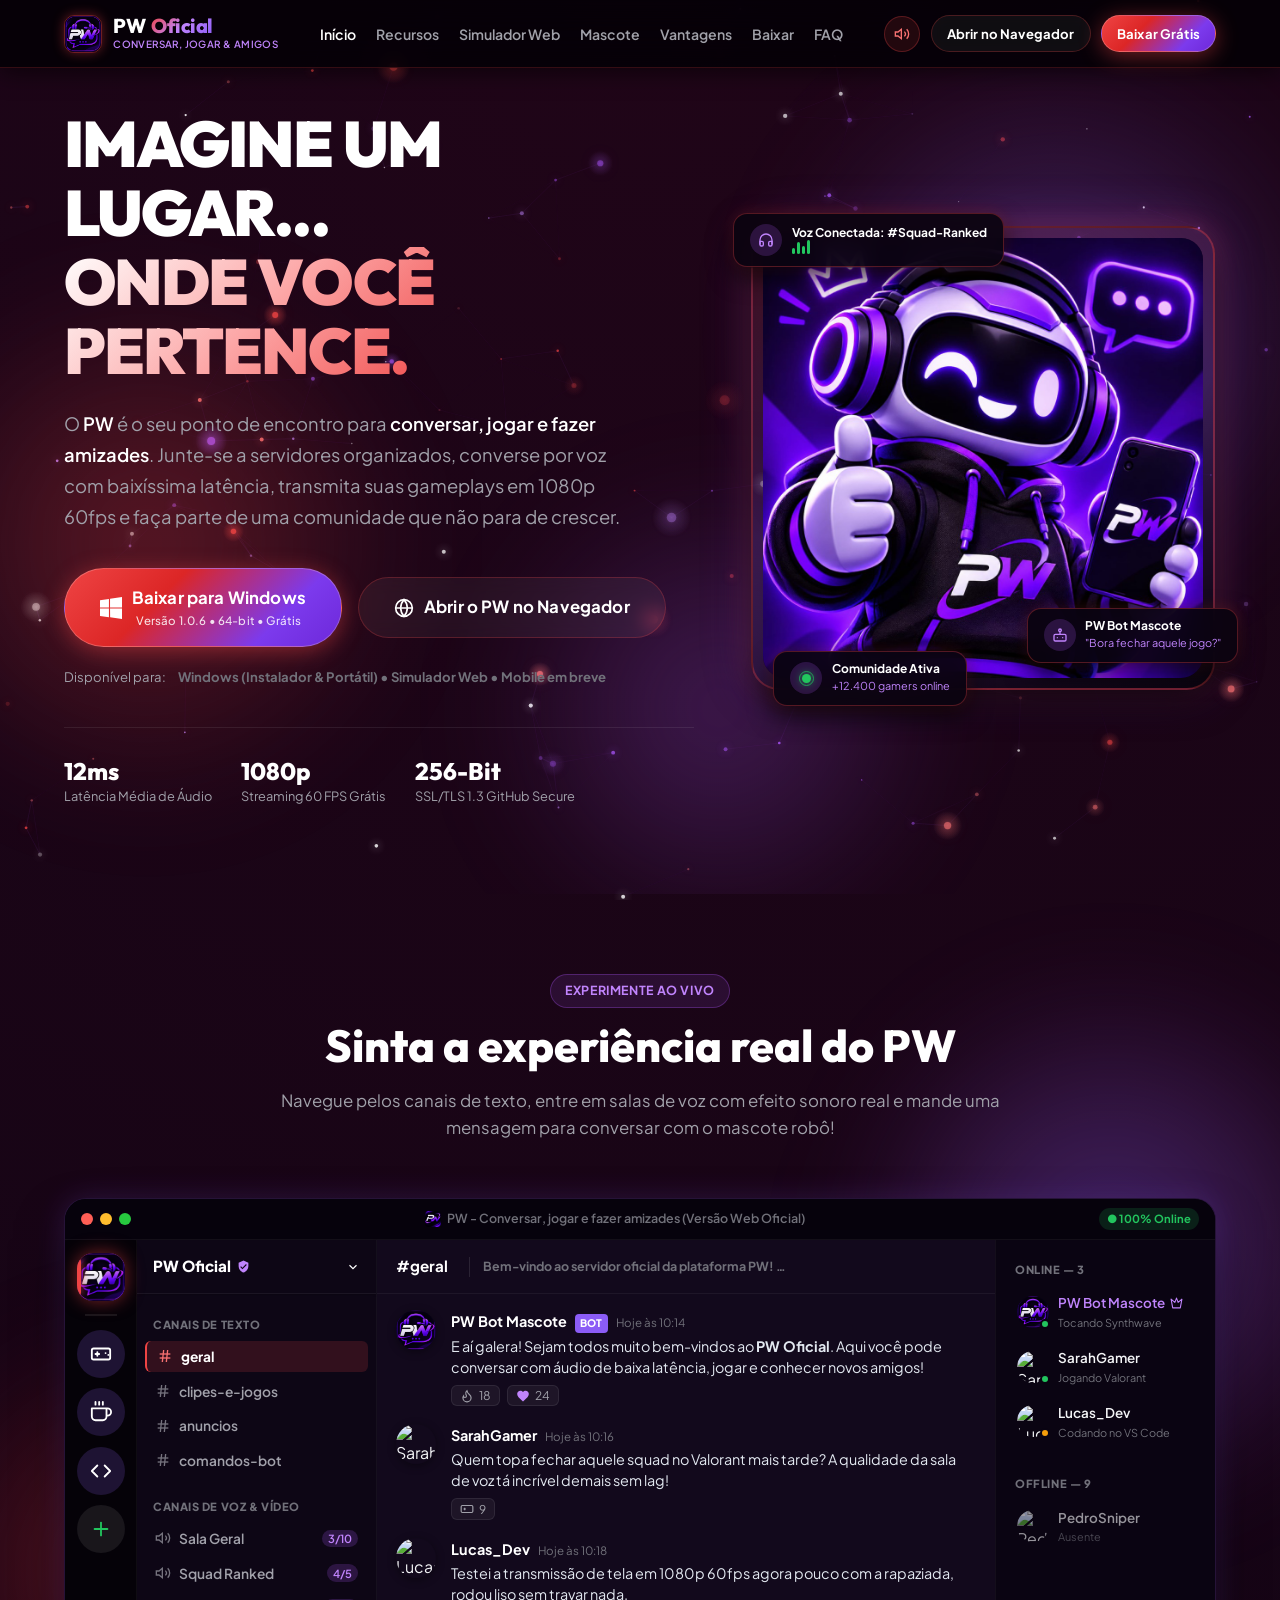
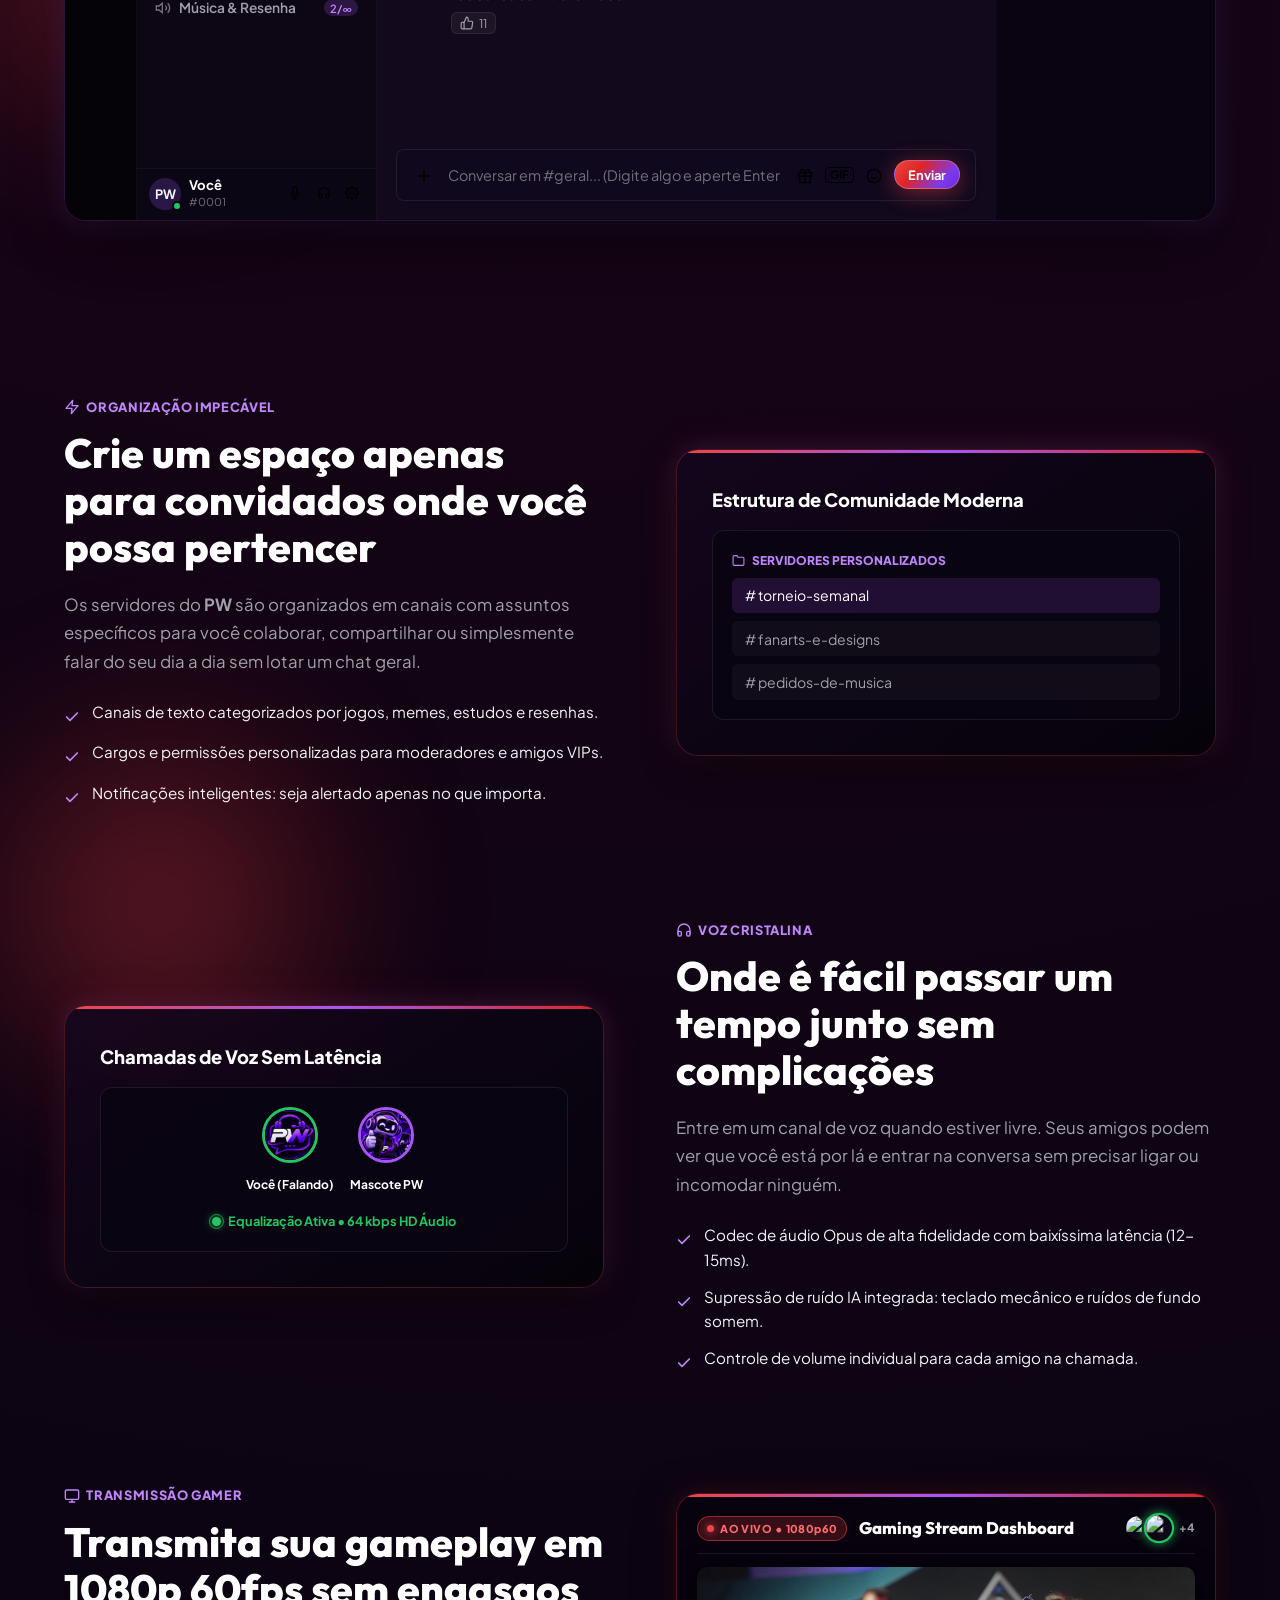
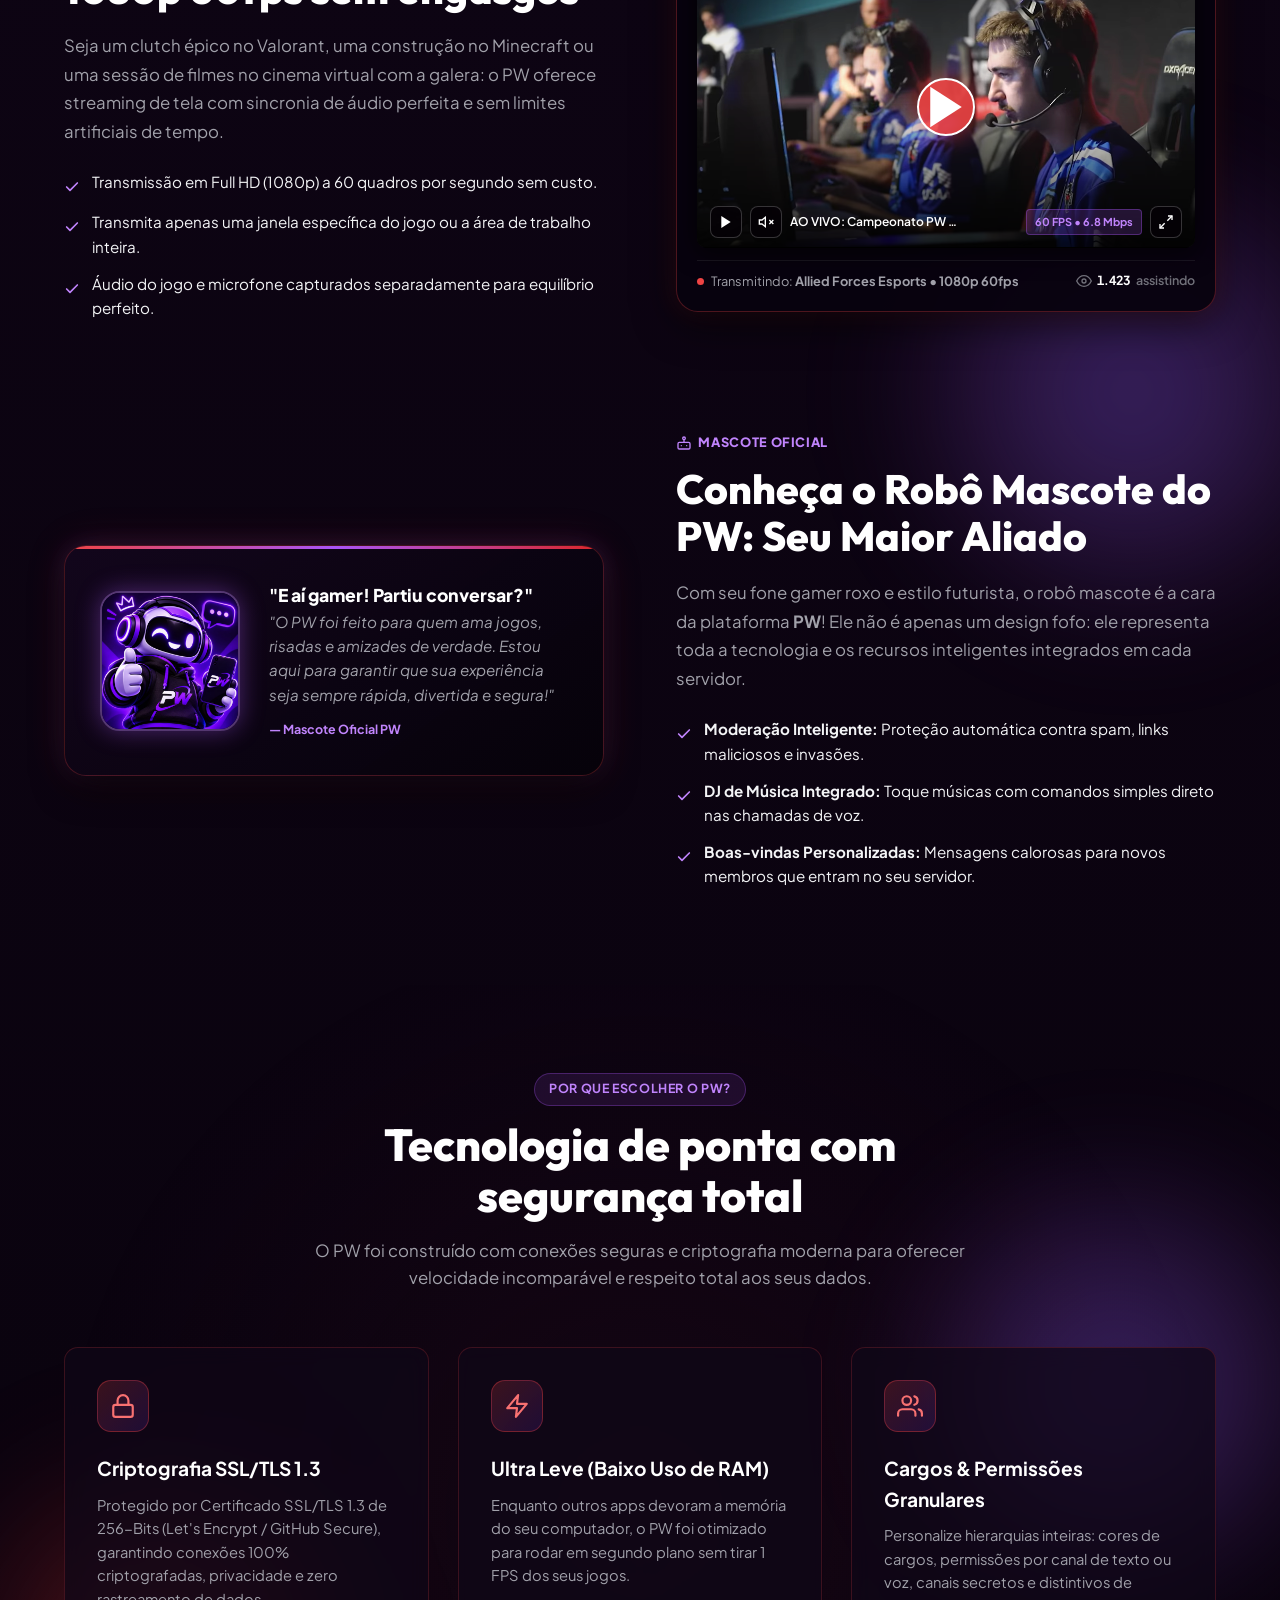
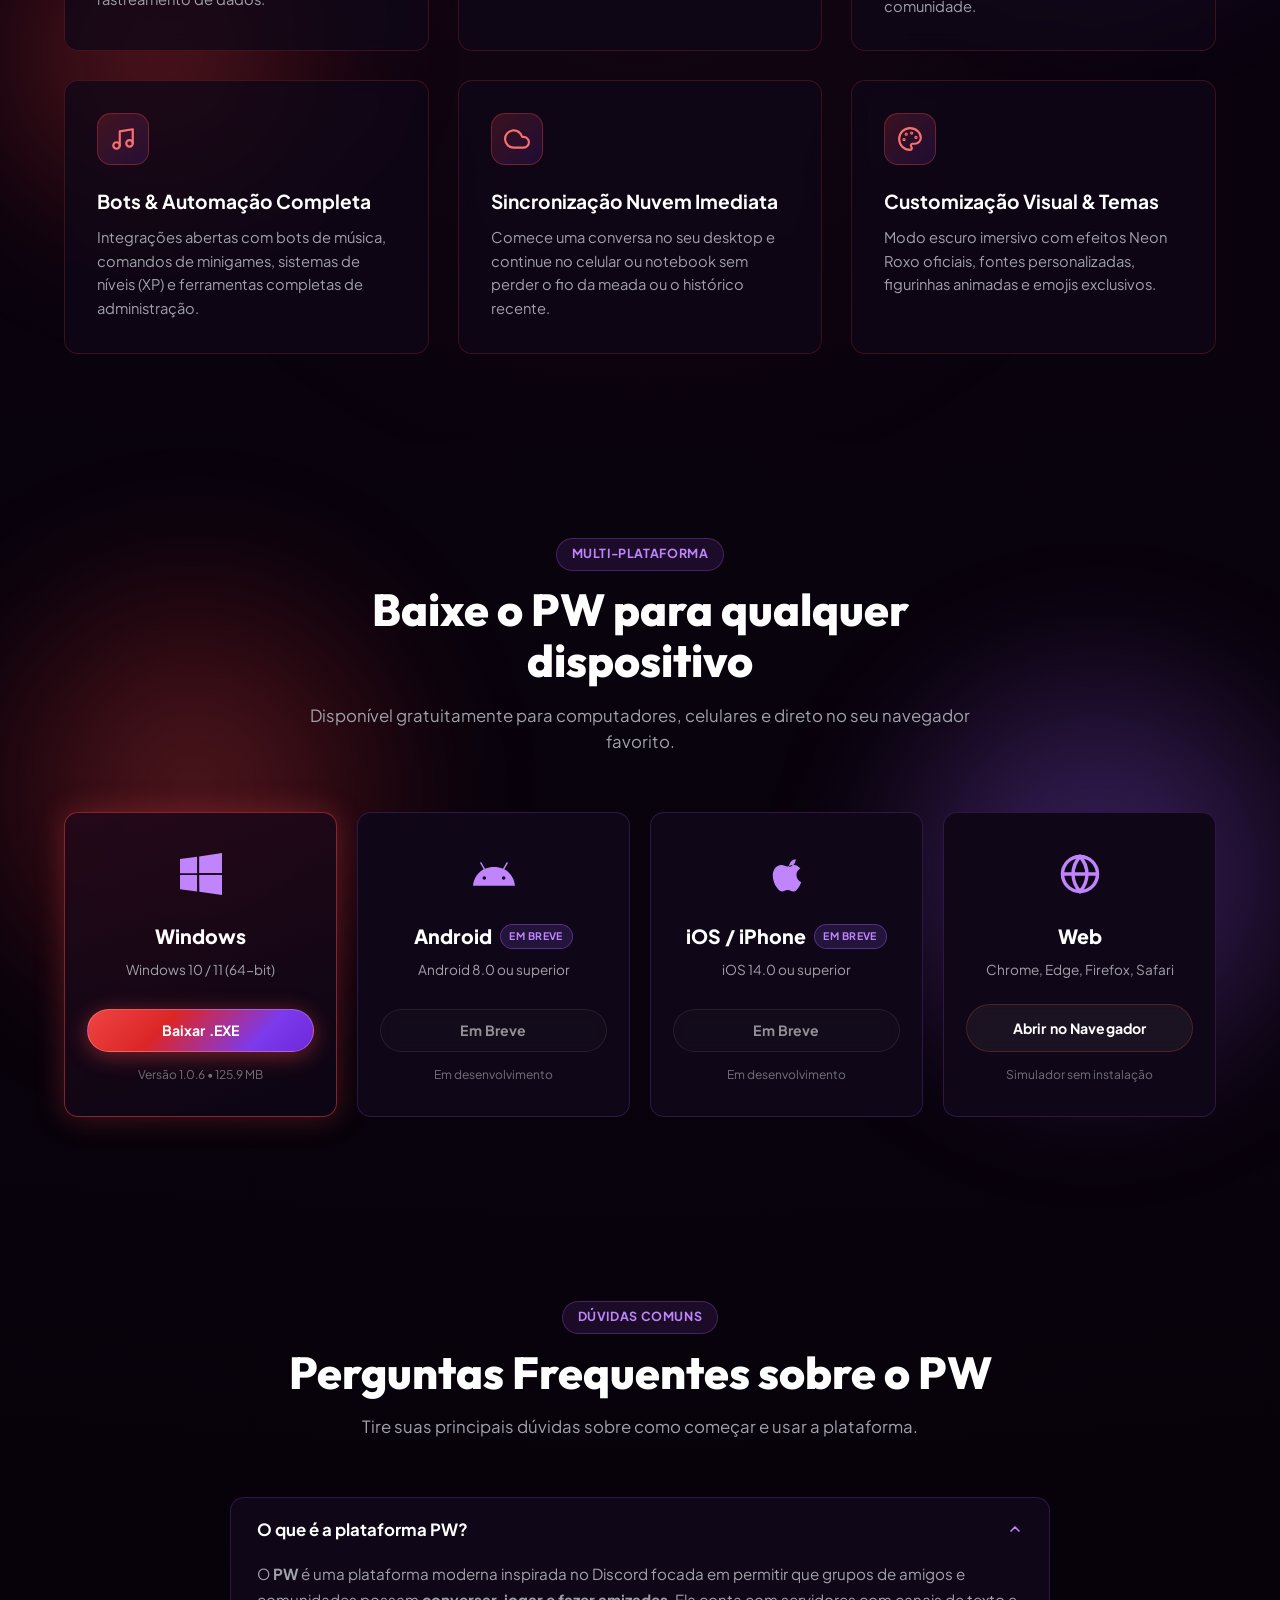
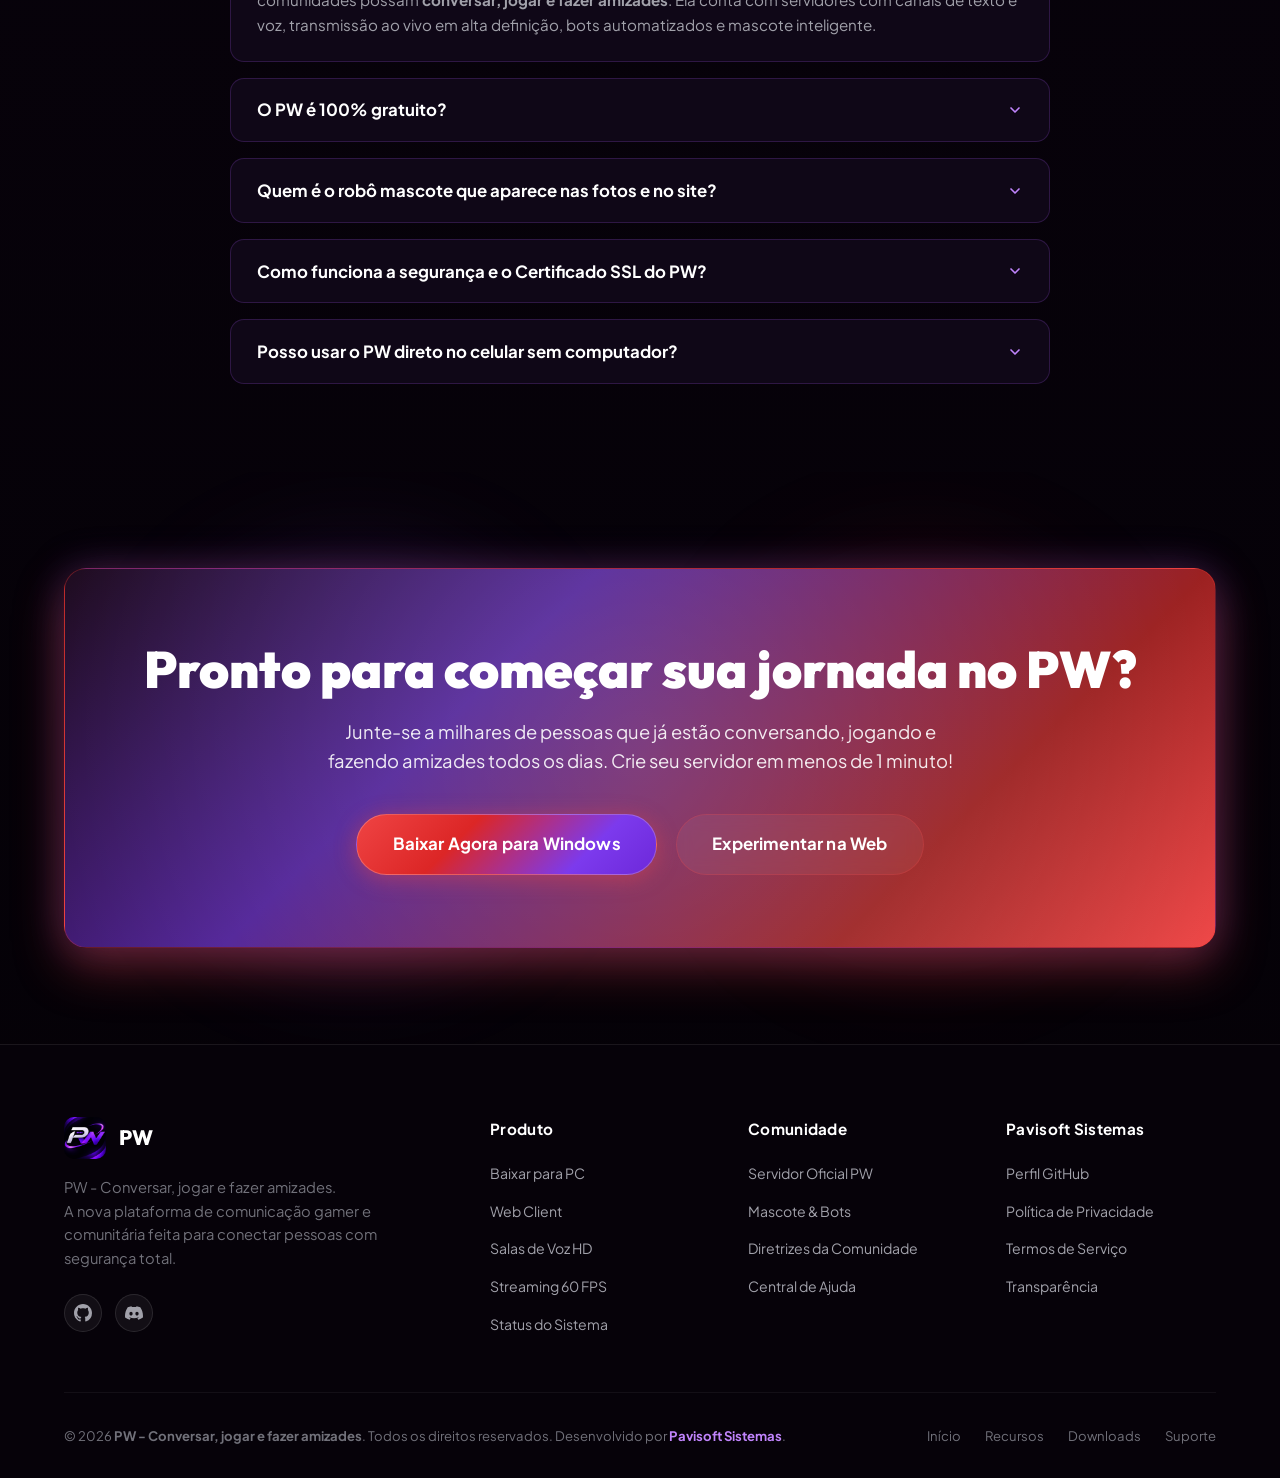
==== commit 55470484: "chore: atualiza portal e fallbacks para v1.0.6 (inbox offline)" ====
--- a/index.html
+++ b/index.html
@@ -106,7 +106,7 @@
               <svg width="22" height="22" viewBox="0 0 24 24" fill="currentColor"><path d="M0 3.449L9.75 2.1v9.451H0m10.949-9.602L24 0v11.4H10.949M0 12.6h9.75v9.451L0 20.699M10.949 12.6H24V24l-12.949-1.801"/></svg>
               <div>
                 <span>Baixar para Windows</span>
-                <span class="hero-btn-subtext" id="heroWinSubtext">Versão 1.0.5 • 64-bit • Grátis</span>
+                <span class="hero-btn-subtext" id="heroWinSubtext">Versão 1.0.6 • 64-bit • Grátis</span>
               </div>
             </a>
 
@@ -788,7 +788,7 @@
           </div>
           <div class="download-card-bottom">
             <button class="btn btn-primary btn-glow" data-download-platform="Windows" id="winCardDownloadBtn">Baixar .EXE</button>
-            <span class="download-meta" id="winDownloadMeta">Versão 1.0.5 • 125.9 MB</span>
+            <span class="download-meta" id="winDownloadMeta">Versão 1.0.6 • 125.9 MB</span>
           </div>
         </div>
 
@@ -1015,7 +1015,7 @@
     <div class="modal-card">
       <button class="modal-close-btn" id="modalCloseBtn" aria-label="Fechar Modal">&times;</button>
       <img src="assets/images/logo-app.jpg" alt="PW Logo" class="modal-icon">
-      <div class="modal-version-pill" id="modalReleaseBadge">Versão Oficial • v1.0.5</div>
+      <div class="modal-version-pill" id="modalReleaseBadge">Versão Oficial • v1.0.6</div>
       <h3 style="font-size: 1.4rem; font-weight: 800; color: #fff; margin-bottom: 0.45rem;">Download do PW</h3>
       <p style="font-size: 0.92rem; color: var(--text-muted); margin-bottom: 1.1rem;">
         Preparando o instalador oficial para <strong id="modalPlatformName" style="color: #fff;">Windows (64-bit)</strong> com aceleração por hardware e áudio HD.
@@ -1024,7 +1024,7 @@
       <div class="modal-file-info">
         <div class="modal-file-row">
           <span class="modal-file-label">Arquivo:</span>
-          <strong id="modalFileName" style="color: #fff;">PW-Setup-1.0.5.exe</strong>
+          <strong id="modalFileName" style="color: #fff;">PW-Setup-1.0.6.exe</strong>
         </div>
         <div class="modal-file-row">
           <span class="modal-file-label">Tamanho:</span>
@@ -1032,14 +1032,14 @@
         </div>
       </div>
 
-      <a href="https://github.com/COprivacy/PW-chat-jogo/releases/download/v1.0.5/PW-Setup-1.0.5.exe" class="btn btn-primary btn-glow" id="modalDownloadAction" style="width: 100%; margin-bottom: 0.85rem;" rel="noopener noreferrer">
+      <a href="https://github.com/COprivacy/PW-chat-jogo/releases/download/v1.0.6/PW-Setup-1.0.6.exe" class="btn btn-primary btn-glow" id="modalDownloadAction" style="width: 100%; margin-bottom: 0.85rem;" rel="noopener noreferrer">
         <span>Baixar Instalador Oficial (.EXE)</span>
       </a>
 
       <div class="modal-download-status" id="modalDownloadStatus" aria-live="polite"></div>
 
       <div class="modal-secondary-actions">
-        <a href="https://github.com/COprivacy/PW-chat-jogo/releases/download/v1.0.5/PW-1.0.5.exe" id="modalPortableLink" class="modal-secondary-link" rel="noopener noreferrer">
+        <a href="https://github.com/COprivacy/PW-chat-jogo/releases/download/v1.0.6/PW-1.0.6.exe" id="modalPortableLink" class="modal-secondary-link" rel="noopener noreferrer">
           Versão Portátil (.exe • <span id="modalPortableSize">103.5 MB</span>)
         </a>
       </div>
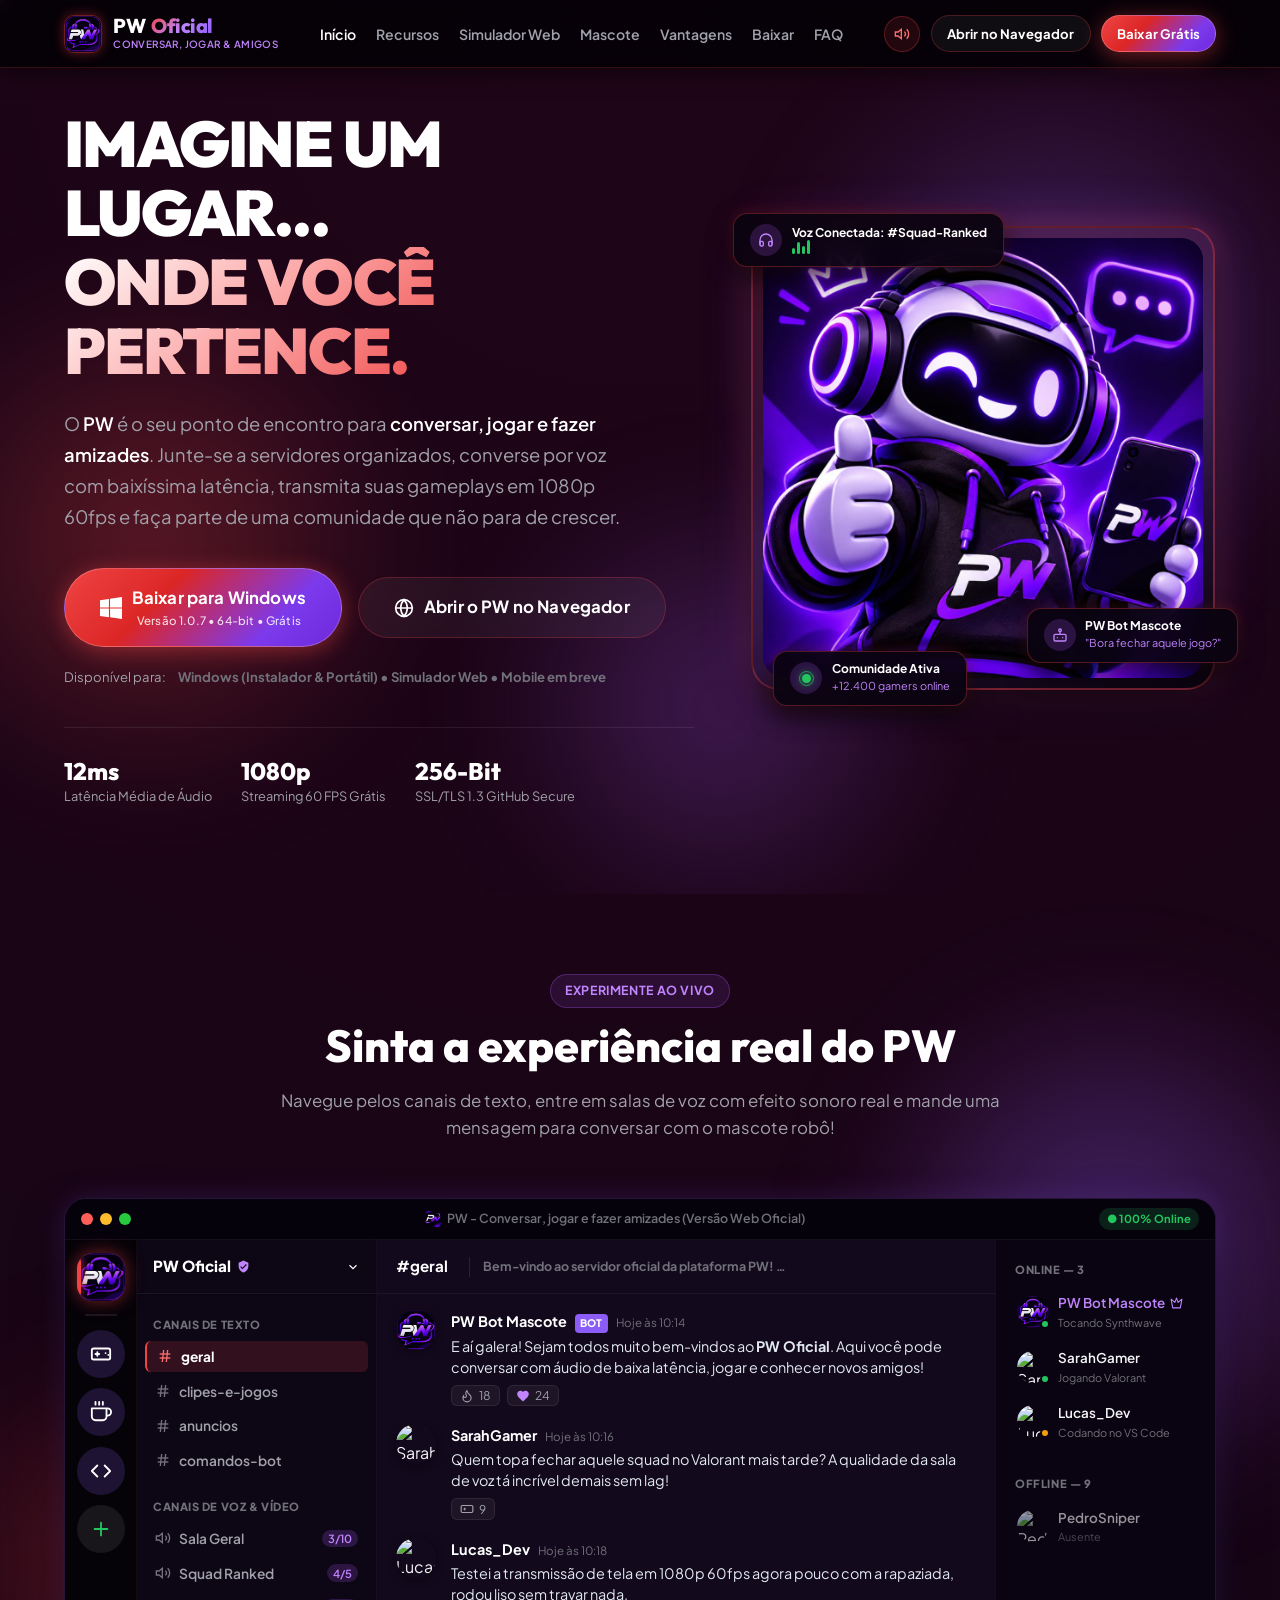
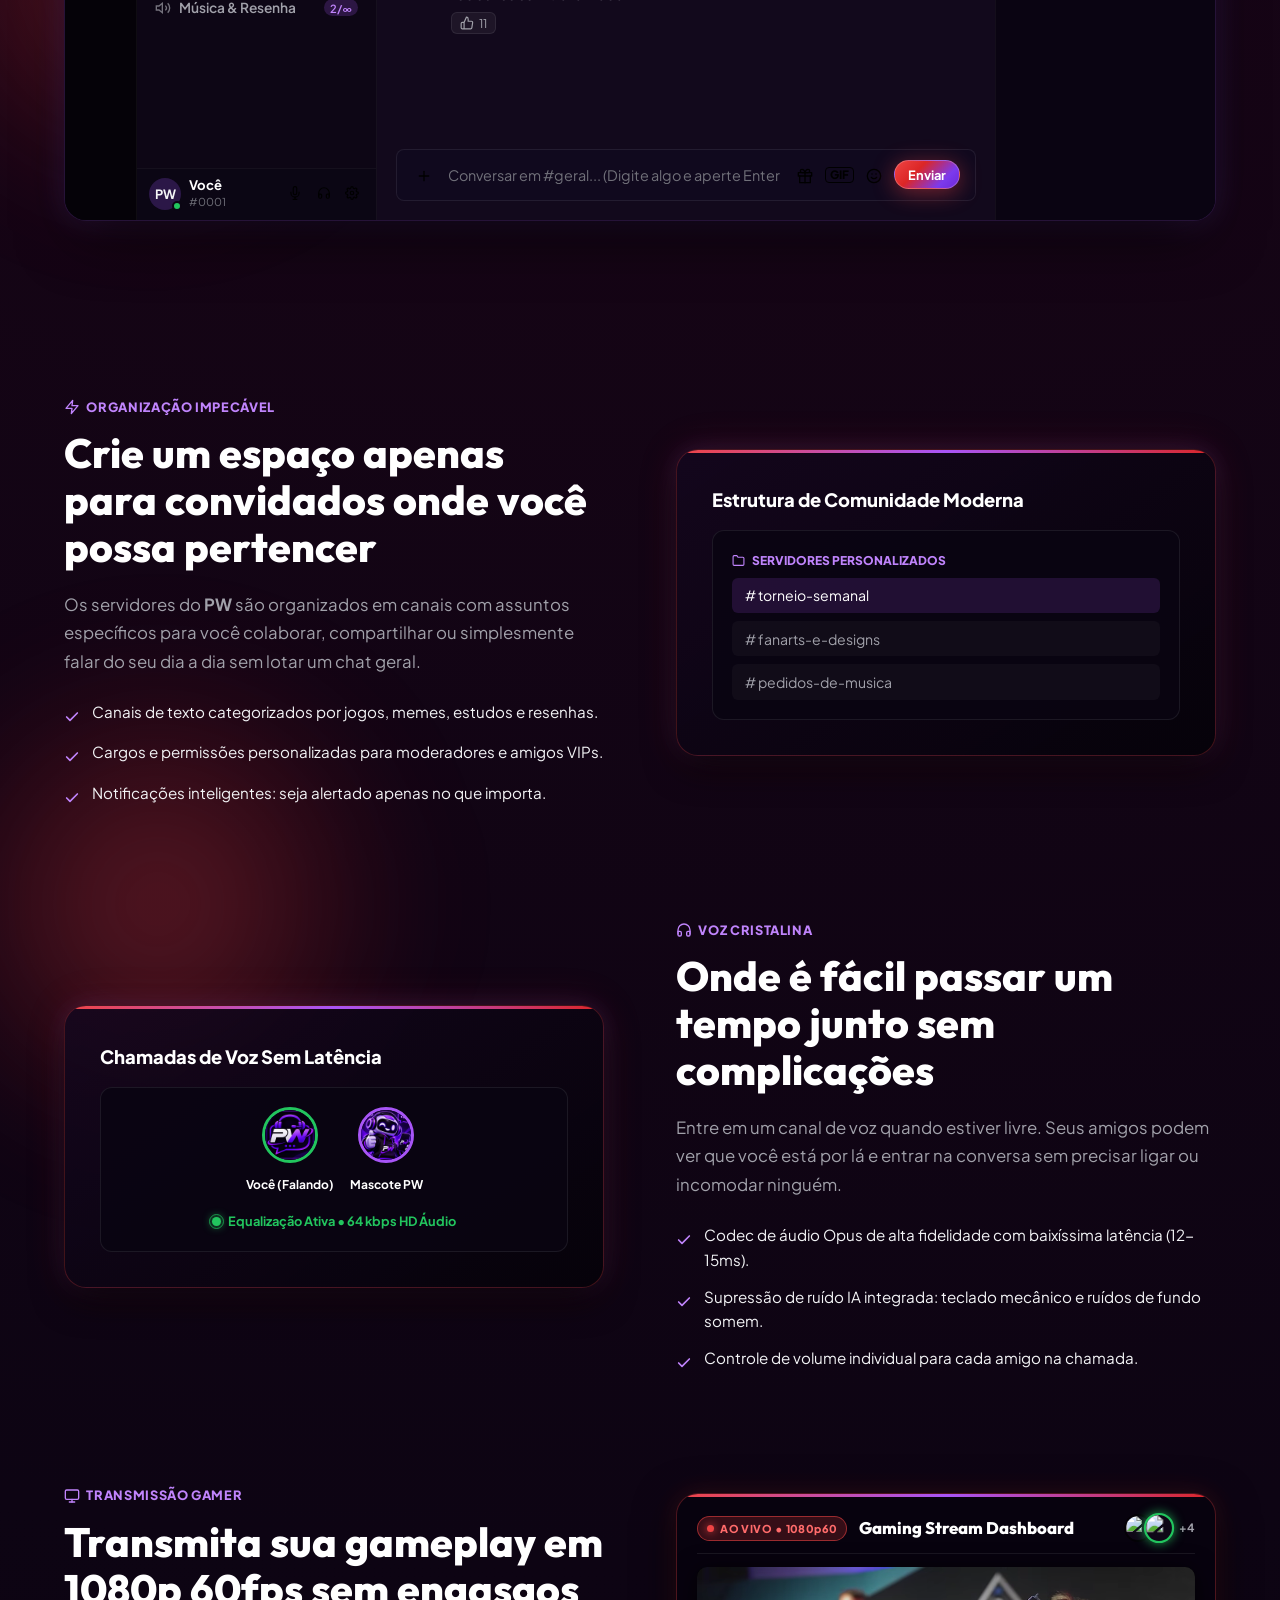
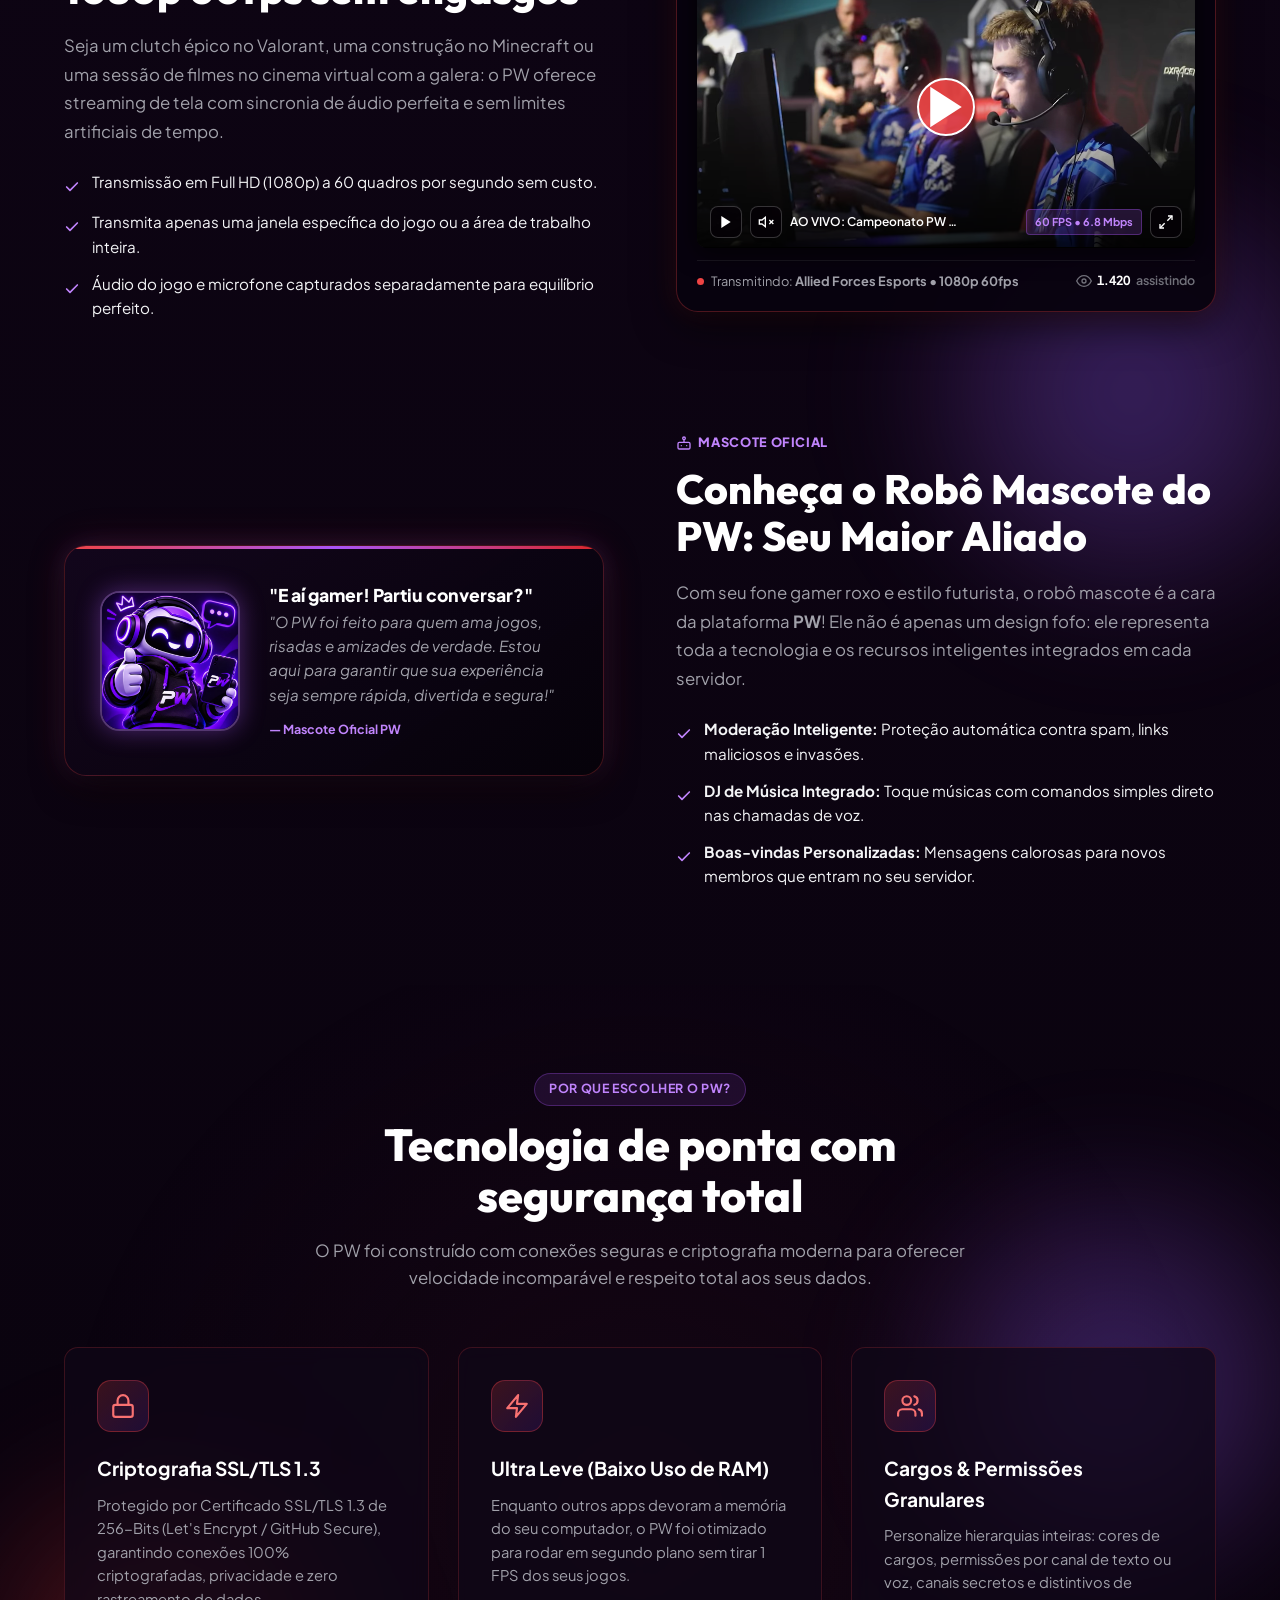
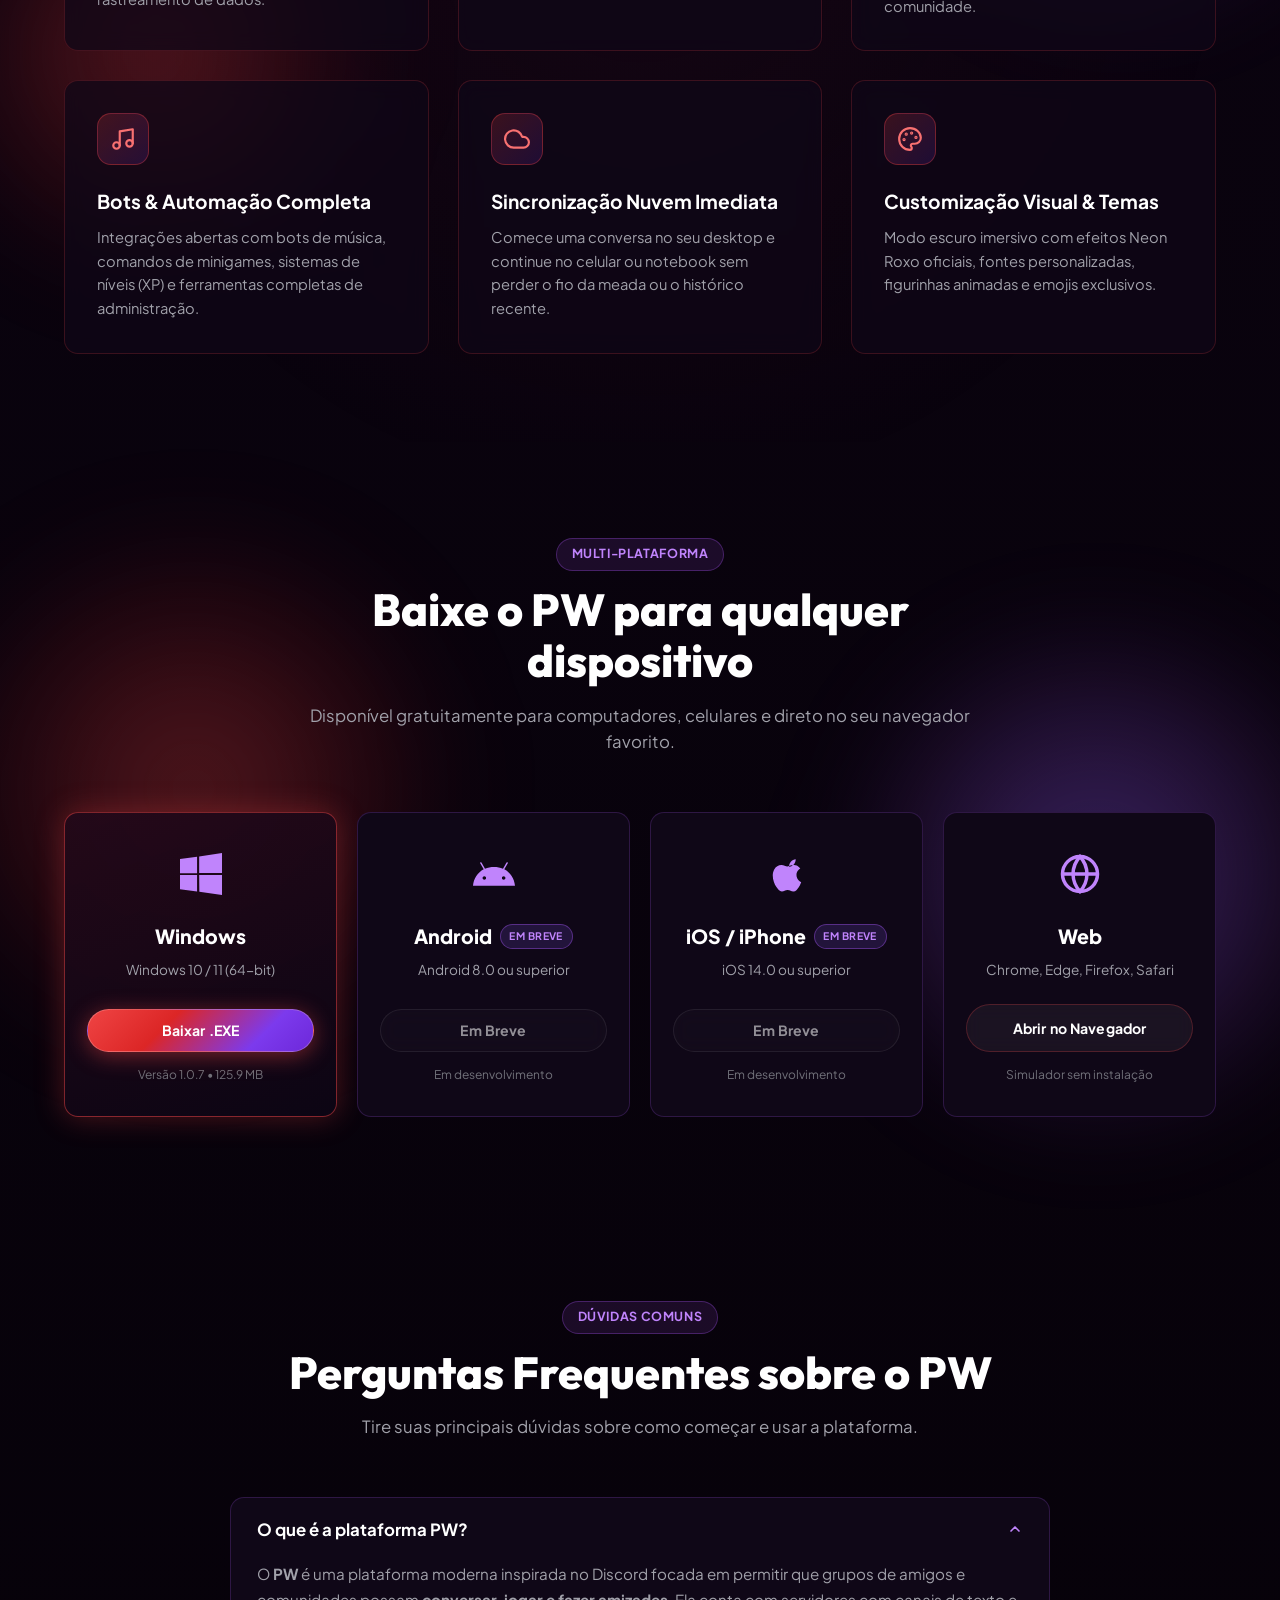
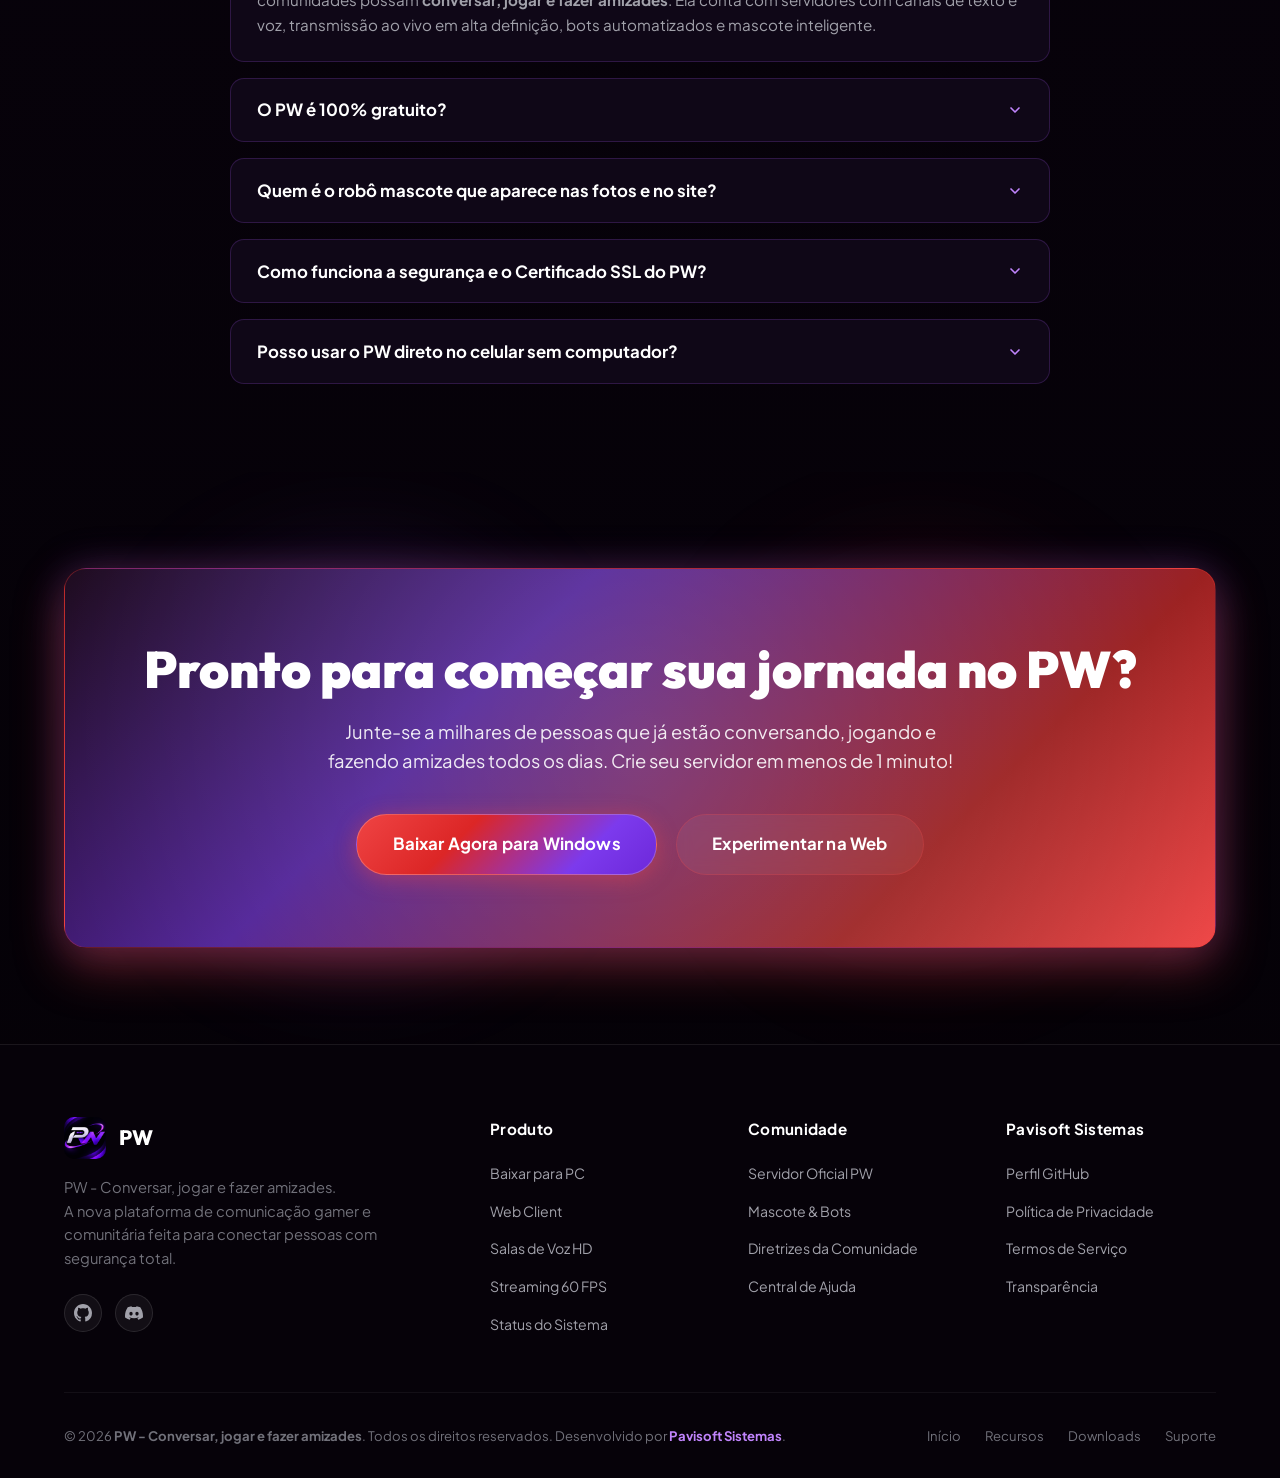
==== commit a6c9614d: "chore: atualiza portal e fallbacks para v1.0.7 (inbox offline blindado)" ====
--- a/index.html
+++ b/index.html
@@ -106,7 +106,7 @@
               <svg width="22" height="22" viewBox="0 0 24 24" fill="currentColor"><path d="M0 3.449L9.75 2.1v9.451H0m10.949-9.602L24 0v11.4H10.949M0 12.6h9.75v9.451L0 20.699M10.949 12.6H24V24l-12.949-1.801"/></svg>
               <div>
                 <span>Baixar para Windows</span>
-                <span class="hero-btn-subtext" id="heroWinSubtext">Versão 1.0.6 • 64-bit • Grátis</span>
+                <span class="hero-btn-subtext" id="heroWinSubtext">Versão 1.0.7 • 64-bit • Grátis</span>
               </div>
             </a>
 
@@ -788,7 +788,7 @@
           </div>
           <div class="download-card-bottom">
             <button class="btn btn-primary btn-glow" data-download-platform="Windows" id="winCardDownloadBtn">Baixar .EXE</button>
-            <span class="download-meta" id="winDownloadMeta">Versão 1.0.6 • 125.9 MB</span>
+            <span class="download-meta" id="winDownloadMeta">Versão 1.0.7 • 125.9 MB</span>
           </div>
         </div>
 
@@ -1015,7 +1015,7 @@
     <div class="modal-card">
       <button class="modal-close-btn" id="modalCloseBtn" aria-label="Fechar Modal">&times;</button>
       <img src="assets/images/logo-app.jpg" alt="PW Logo" class="modal-icon">
-      <div class="modal-version-pill" id="modalReleaseBadge">Versão Oficial • v1.0.6</div>
+      <div class="modal-version-pill" id="modalReleaseBadge">Versão Oficial • v1.0.7</div>
       <h3 style="font-size: 1.4rem; font-weight: 800; color: #fff; margin-bottom: 0.45rem;">Download do PW</h3>
       <p style="font-size: 0.92rem; color: var(--text-muted); margin-bottom: 1.1rem;">
         Preparando o instalador oficial para <strong id="modalPlatformName" style="color: #fff;">Windows (64-bit)</strong> com aceleração por hardware e áudio HD.
@@ -1024,7 +1024,7 @@
       <div class="modal-file-info">
         <div class="modal-file-row">
           <span class="modal-file-label">Arquivo:</span>
-          <strong id="modalFileName" style="color: #fff;">PW-Setup-1.0.6.exe</strong>
+          <strong id="modalFileName" style="color: #fff;">PW-Setup-1.0.7.exe</strong>
         </div>
         <div class="modal-file-row">
           <span class="modal-file-label">Tamanho:</span>
@@ -1032,14 +1032,14 @@
         </div>
       </div>
 
-      <a href="https://github.com/COprivacy/PW-chat-jogo/releases/download/v1.0.6/PW-Setup-1.0.6.exe" class="btn btn-primary btn-glow" id="modalDownloadAction" style="width: 100%; margin-bottom: 0.85rem;" rel="noopener noreferrer">
+      <a href="https://github.com/COprivacy/PW-chat-jogo/releases/download/v1.0.7/PW-Setup-1.0.7.exe" class="btn btn-primary btn-glow" id="modalDownloadAction" style="width: 100%; margin-bottom: 0.85rem;" rel="noopener noreferrer">
         <span>Baixar Instalador Oficial (.EXE)</span>
       </a>
 
       <div class="modal-download-status" id="modalDownloadStatus" aria-live="polite"></div>
 
       <div class="modal-secondary-actions">
-        <a href="https://github.com/COprivacy/PW-chat-jogo/releases/download/v1.0.6/PW-1.0.6.exe" id="modalPortableLink" class="modal-secondary-link" rel="noopener noreferrer">
+        <a href="https://github.com/COprivacy/PW-chat-jogo/releases/download/v1.0.7/PW-1.0.7.exe" id="modalPortableLink" class="modal-secondary-link" rel="noopener noreferrer">
           Versão Portátil (.exe • <span id="modalPortableSize">103.5 MB</span>)
         </a>
       </div>
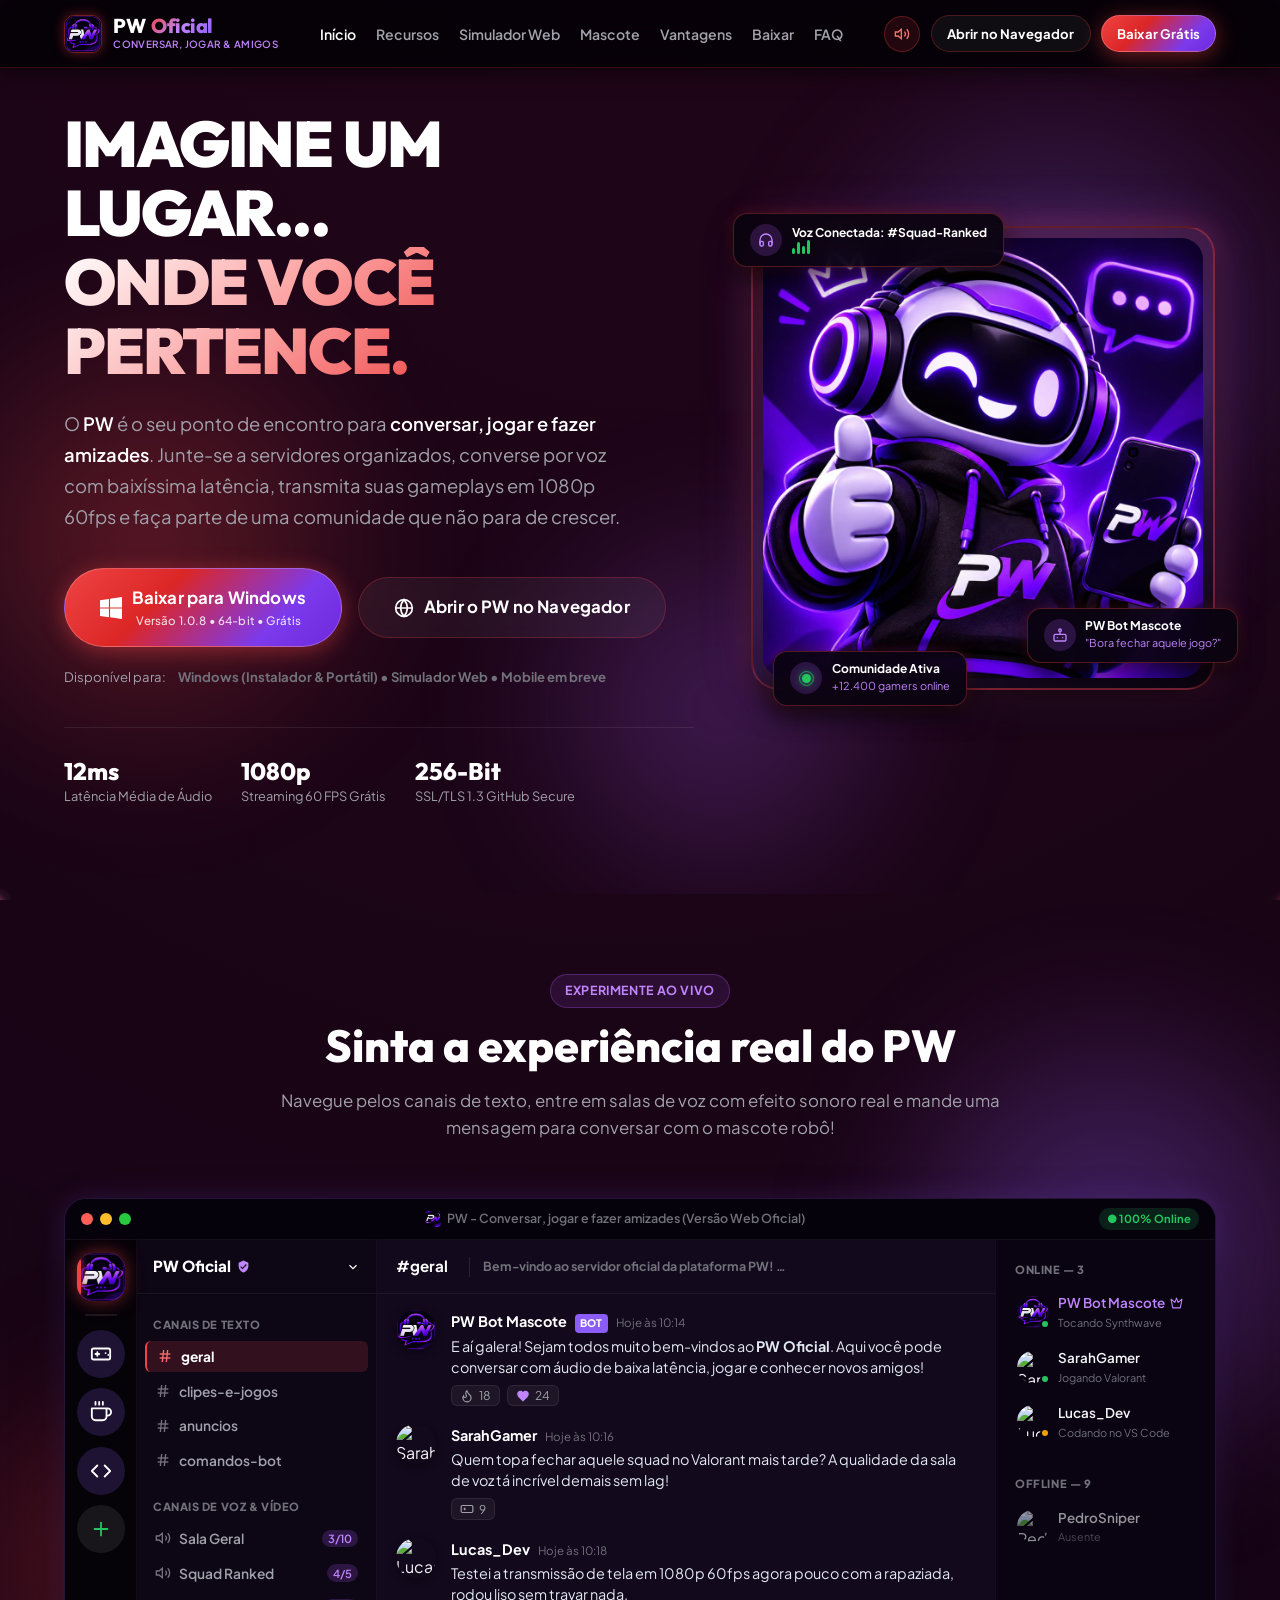
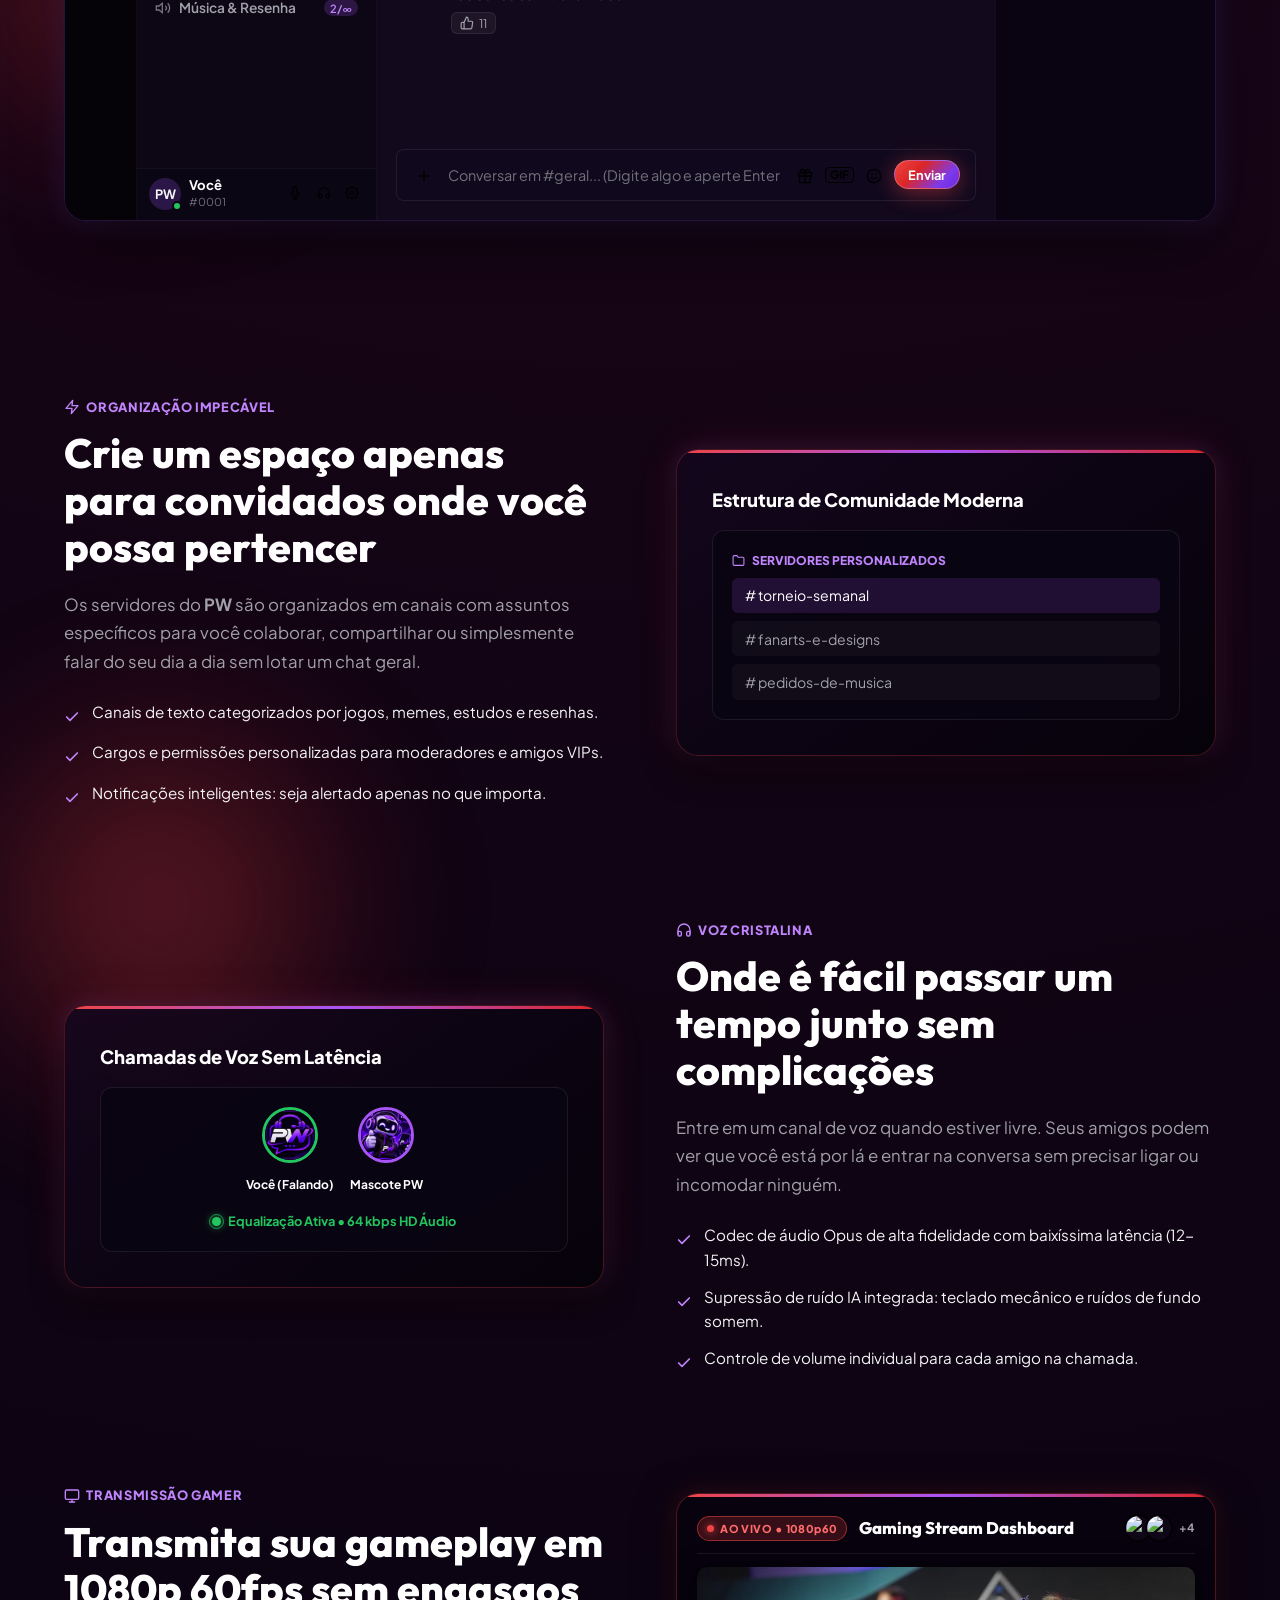
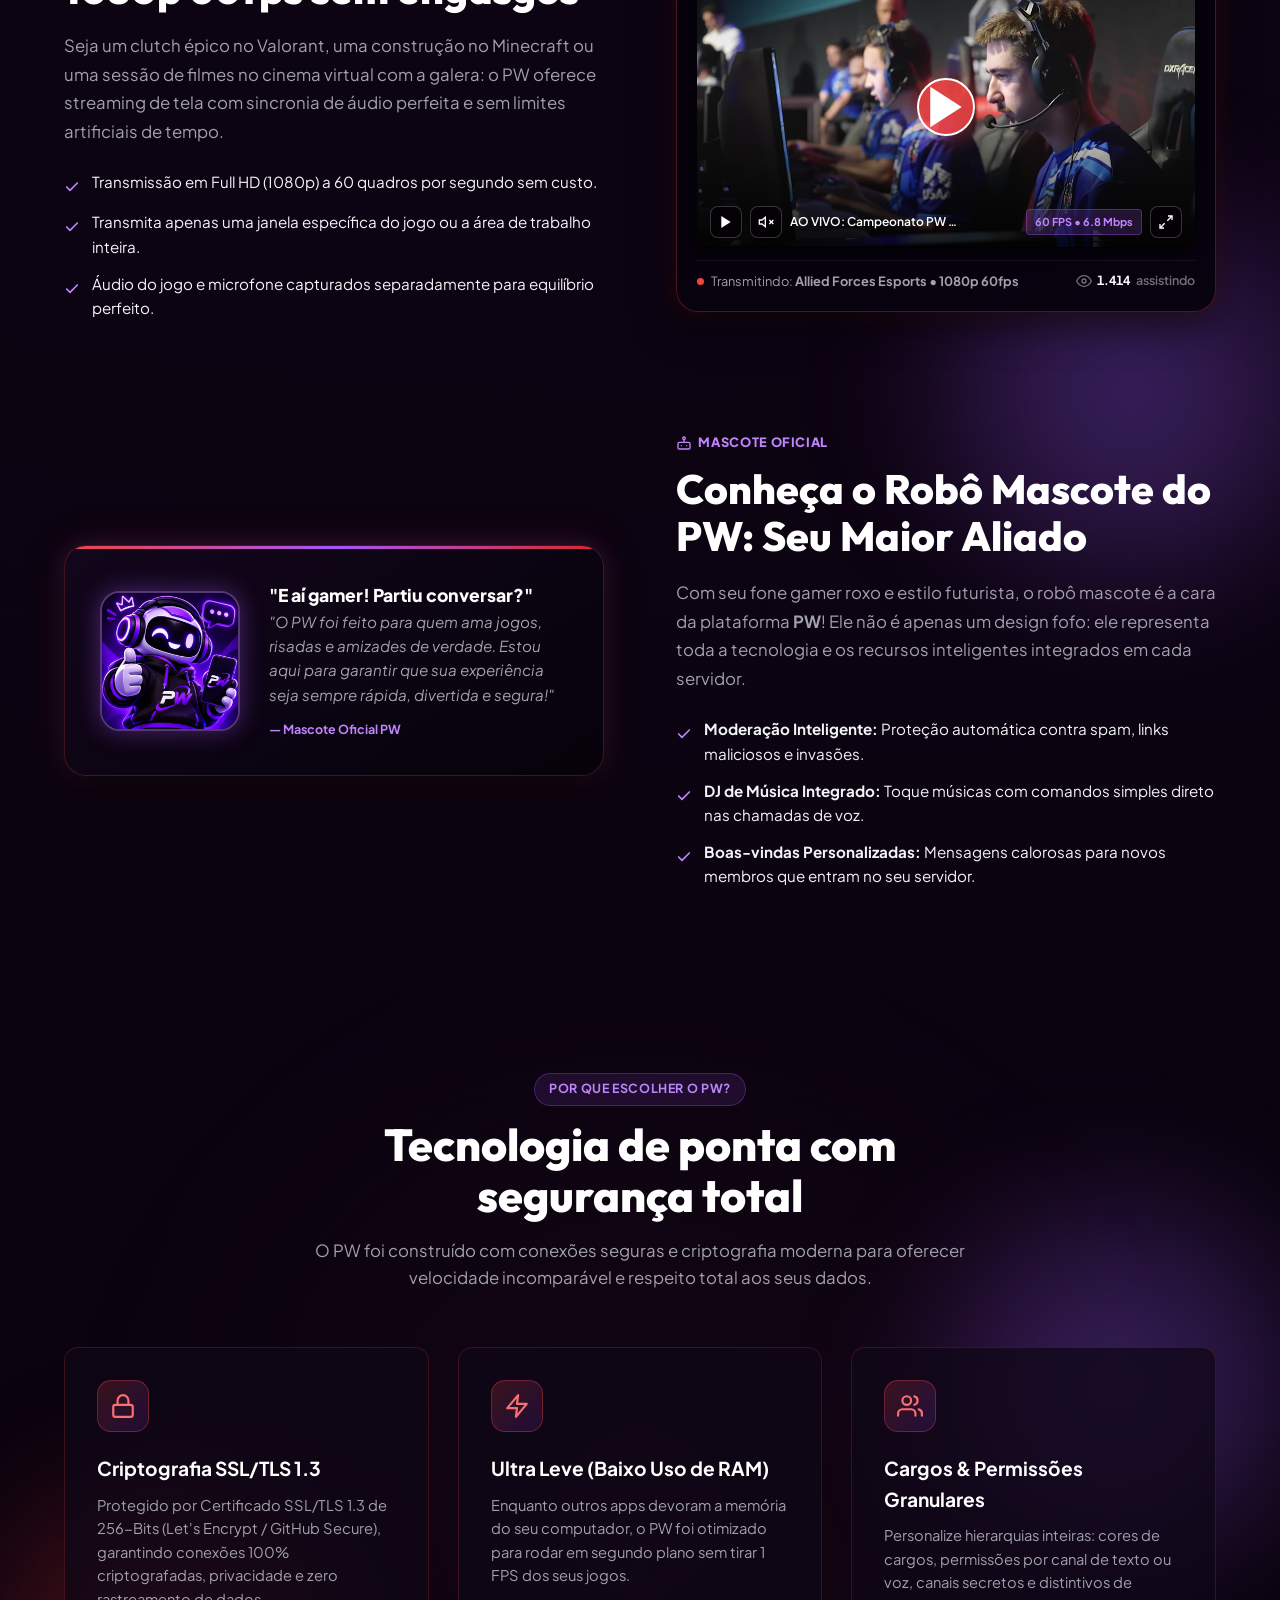
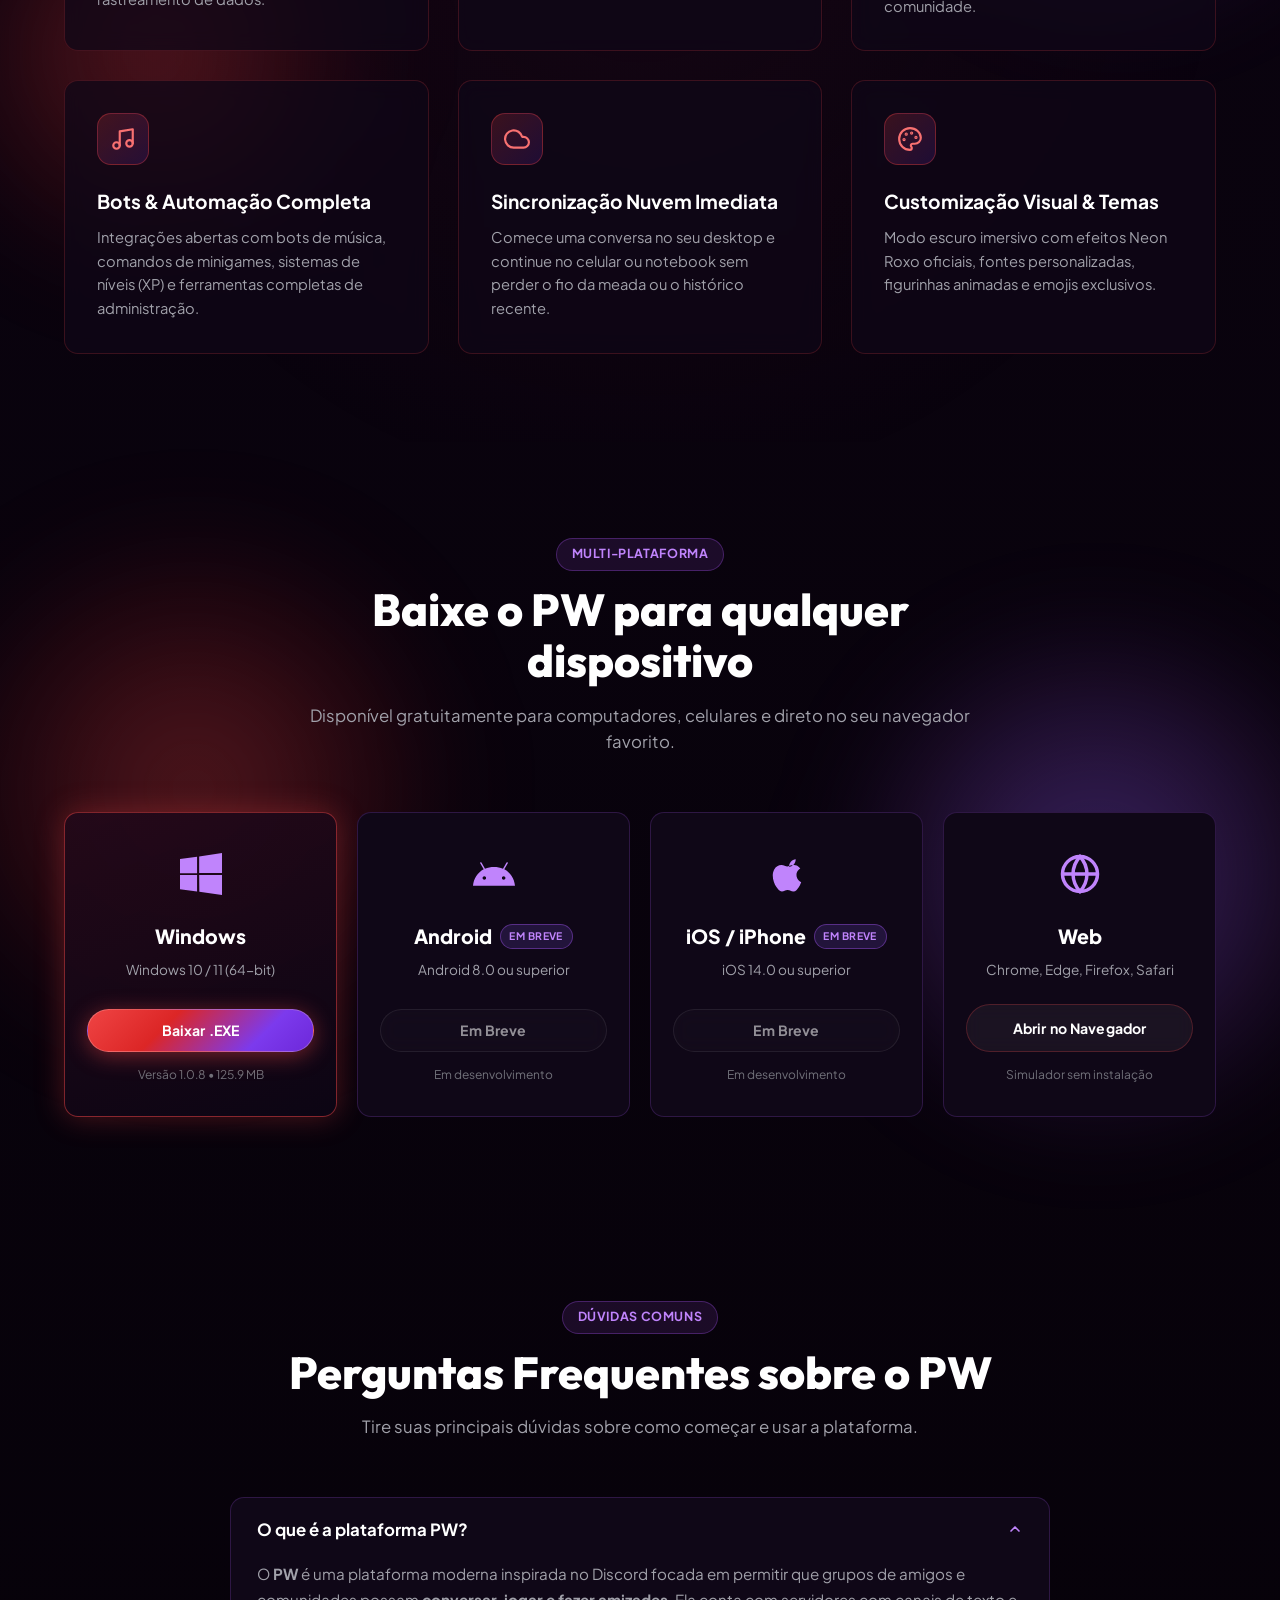
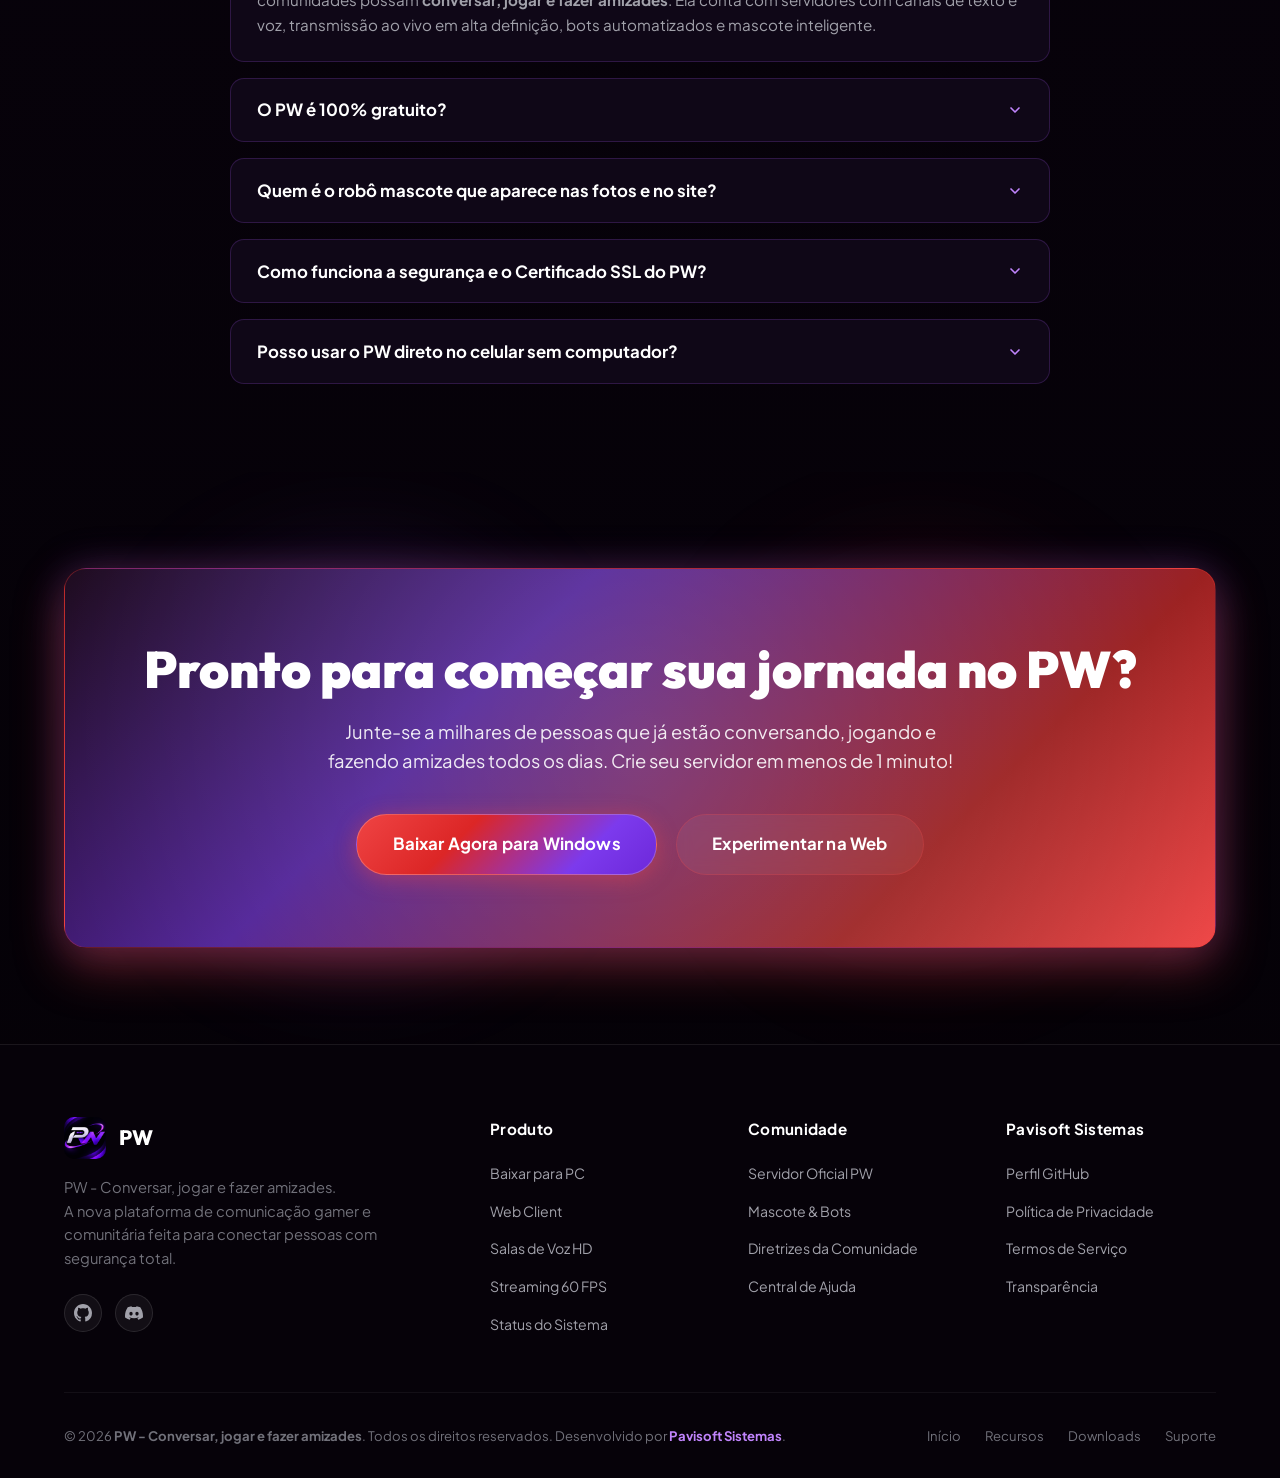
==== commit a2b4a83b: "chore: update release links and version to v1.0.8" ====
--- a/index.html
+++ b/index.html
@@ -106,7 +106,7 @@
               <svg width="22" height="22" viewBox="0 0 24 24" fill="currentColor"><path d="M0 3.449L9.75 2.1v9.451H0m10.949-9.602L24 0v11.4H10.949M0 12.6h9.75v9.451L0 20.699M10.949 12.6H24V24l-12.949-1.801"/></svg>
               <div>
                 <span>Baixar para Windows</span>
-                <span class="hero-btn-subtext" id="heroWinSubtext">Versão 1.0.7 • 64-bit • Grátis</span>
+                <span class="hero-btn-subtext" id="heroWinSubtext">Versão 1.0.8 • 64-bit • Grátis</span>
               </div>
             </a>
 
@@ -788,7 +788,7 @@
           </div>
           <div class="download-card-bottom">
             <button class="btn btn-primary btn-glow" data-download-platform="Windows" id="winCardDownloadBtn">Baixar .EXE</button>
-            <span class="download-meta" id="winDownloadMeta">Versão 1.0.7 • 125.9 MB</span>
+            <span class="download-meta" id="winDownloadMeta">Versão 1.0.8 • 125.9 MB</span>
           </div>
         </div>
 
@@ -1015,7 +1015,7 @@
     <div class="modal-card">
       <button class="modal-close-btn" id="modalCloseBtn" aria-label="Fechar Modal">&times;</button>
       <img src="assets/images/logo-app.jpg" alt="PW Logo" class="modal-icon">
-      <div class="modal-version-pill" id="modalReleaseBadge">Versão Oficial • v1.0.7</div>
+      <div class="modal-version-pill" id="modalReleaseBadge">Versão Oficial • v1.0.8</div>
       <h3 style="font-size: 1.4rem; font-weight: 800; color: #fff; margin-bottom: 0.45rem;">Download do PW</h3>
       <p style="font-size: 0.92rem; color: var(--text-muted); margin-bottom: 1.1rem;">
         Preparando o instalador oficial para <strong id="modalPlatformName" style="color: #fff;">Windows (64-bit)</strong> com aceleração por hardware e áudio HD.
@@ -1024,7 +1024,7 @@
       <div class="modal-file-info">
         <div class="modal-file-row">
           <span class="modal-file-label">Arquivo:</span>
-          <strong id="modalFileName" style="color: #fff;">PW-Setup-1.0.7.exe</strong>
+          <strong id="modalFileName" style="color: #fff;">PW-Setup-1.0.8.exe</strong>
         </div>
         <div class="modal-file-row">
           <span class="modal-file-label">Tamanho:</span>
@@ -1032,14 +1032,14 @@
         </div>
       </div>
 
-      <a href="https://github.com/COprivacy/PW-chat-jogo/releases/download/v1.0.7/PW-Setup-1.0.7.exe" class="btn btn-primary btn-glow" id="modalDownloadAction" style="width: 100%; margin-bottom: 0.85rem;" rel="noopener noreferrer">
+      <a href="https://github.com/COprivacy/PW-chat-jogo/releases/download/v1.0.8/PW-Setup-1.0.8.exe" class="btn btn-primary btn-glow" id="modalDownloadAction" style="width: 100%; margin-bottom: 0.85rem;" rel="noopener noreferrer">
         <span>Baixar Instalador Oficial (.EXE)</span>
       </a>
 
       <div class="modal-download-status" id="modalDownloadStatus" aria-live="polite"></div>
 
       <div class="modal-secondary-actions">
-        <a href="https://github.com/COprivacy/PW-chat-jogo/releases/download/v1.0.7/PW-1.0.7.exe" id="modalPortableLink" class="modal-secondary-link" rel="noopener noreferrer">
+        <a href="https://github.com/COprivacy/PW-chat-jogo/releases/download/v1.0.8/PW-1.0.8.exe" id="modalPortableLink" class="modal-secondary-link" rel="noopener noreferrer">
           Versão Portátil (.exe • <span id="modalPortableSize">103.5 MB</span>)
         </a>
       </div>
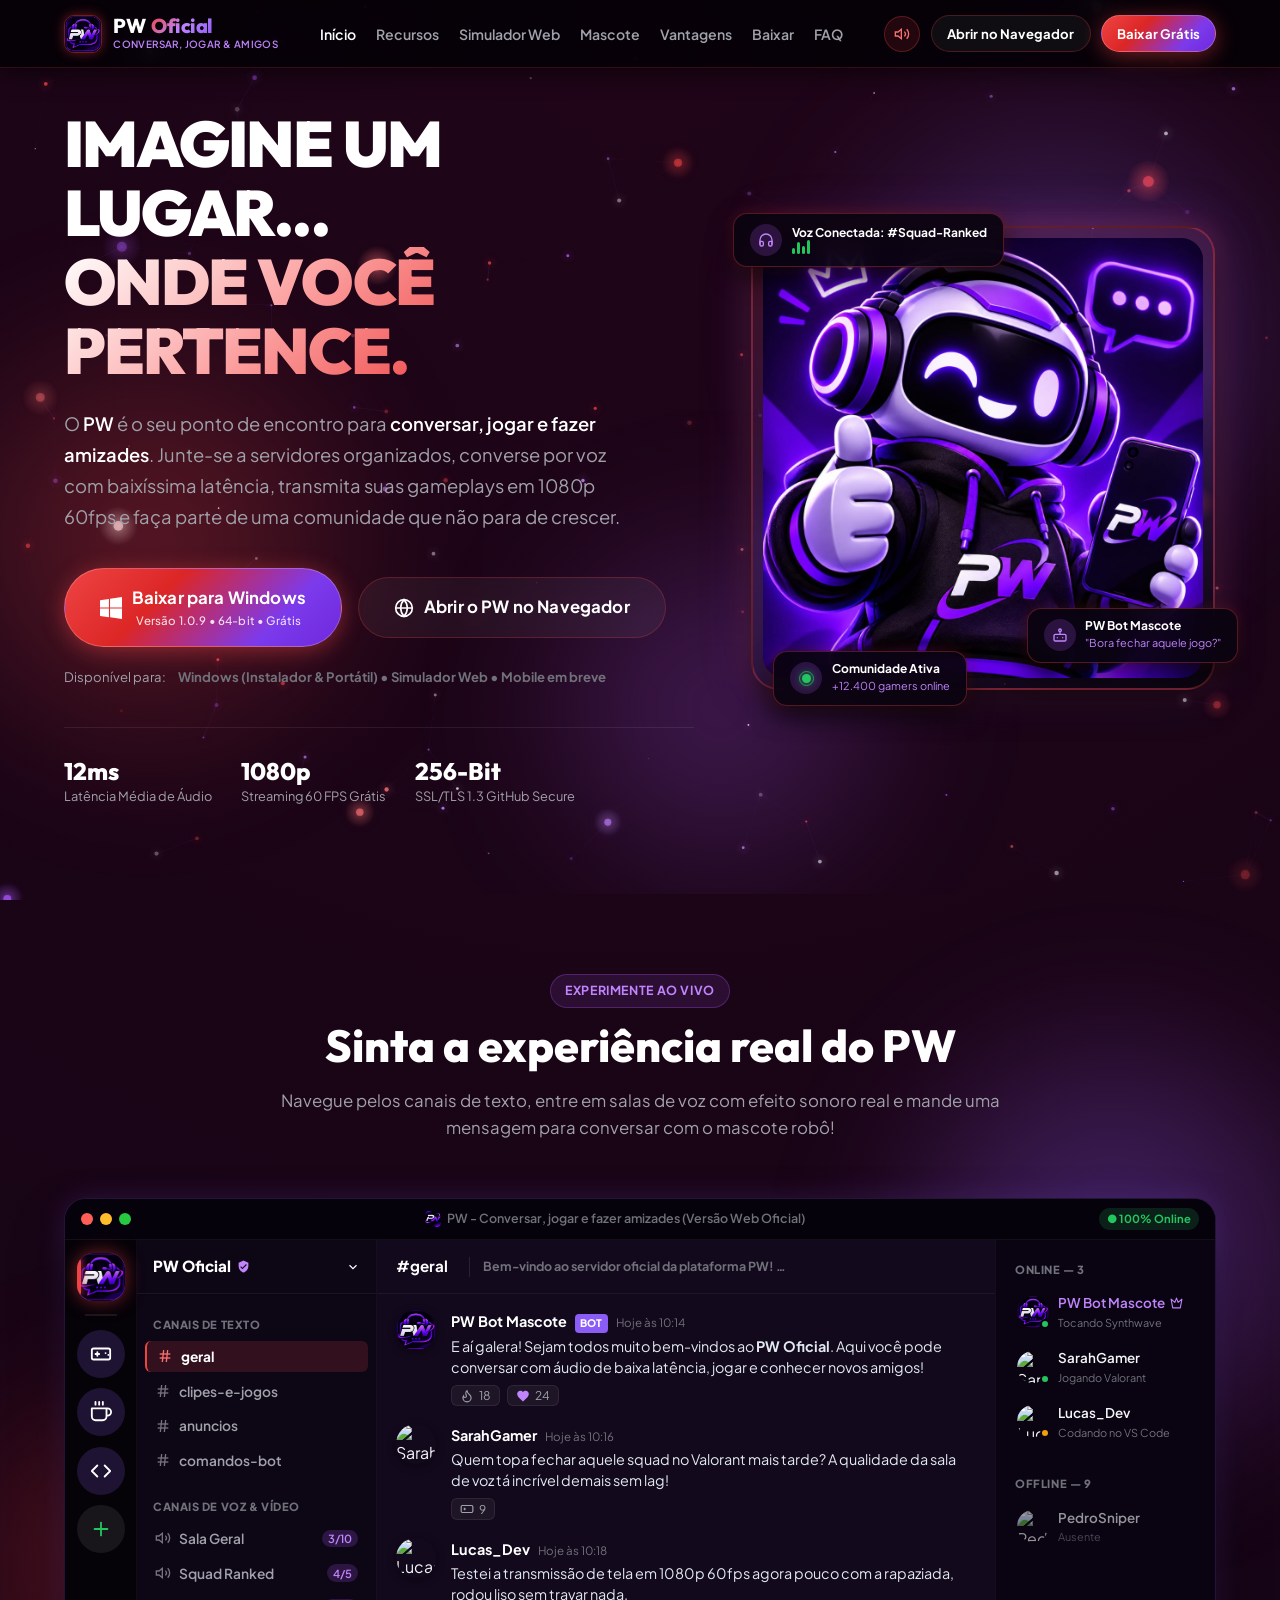
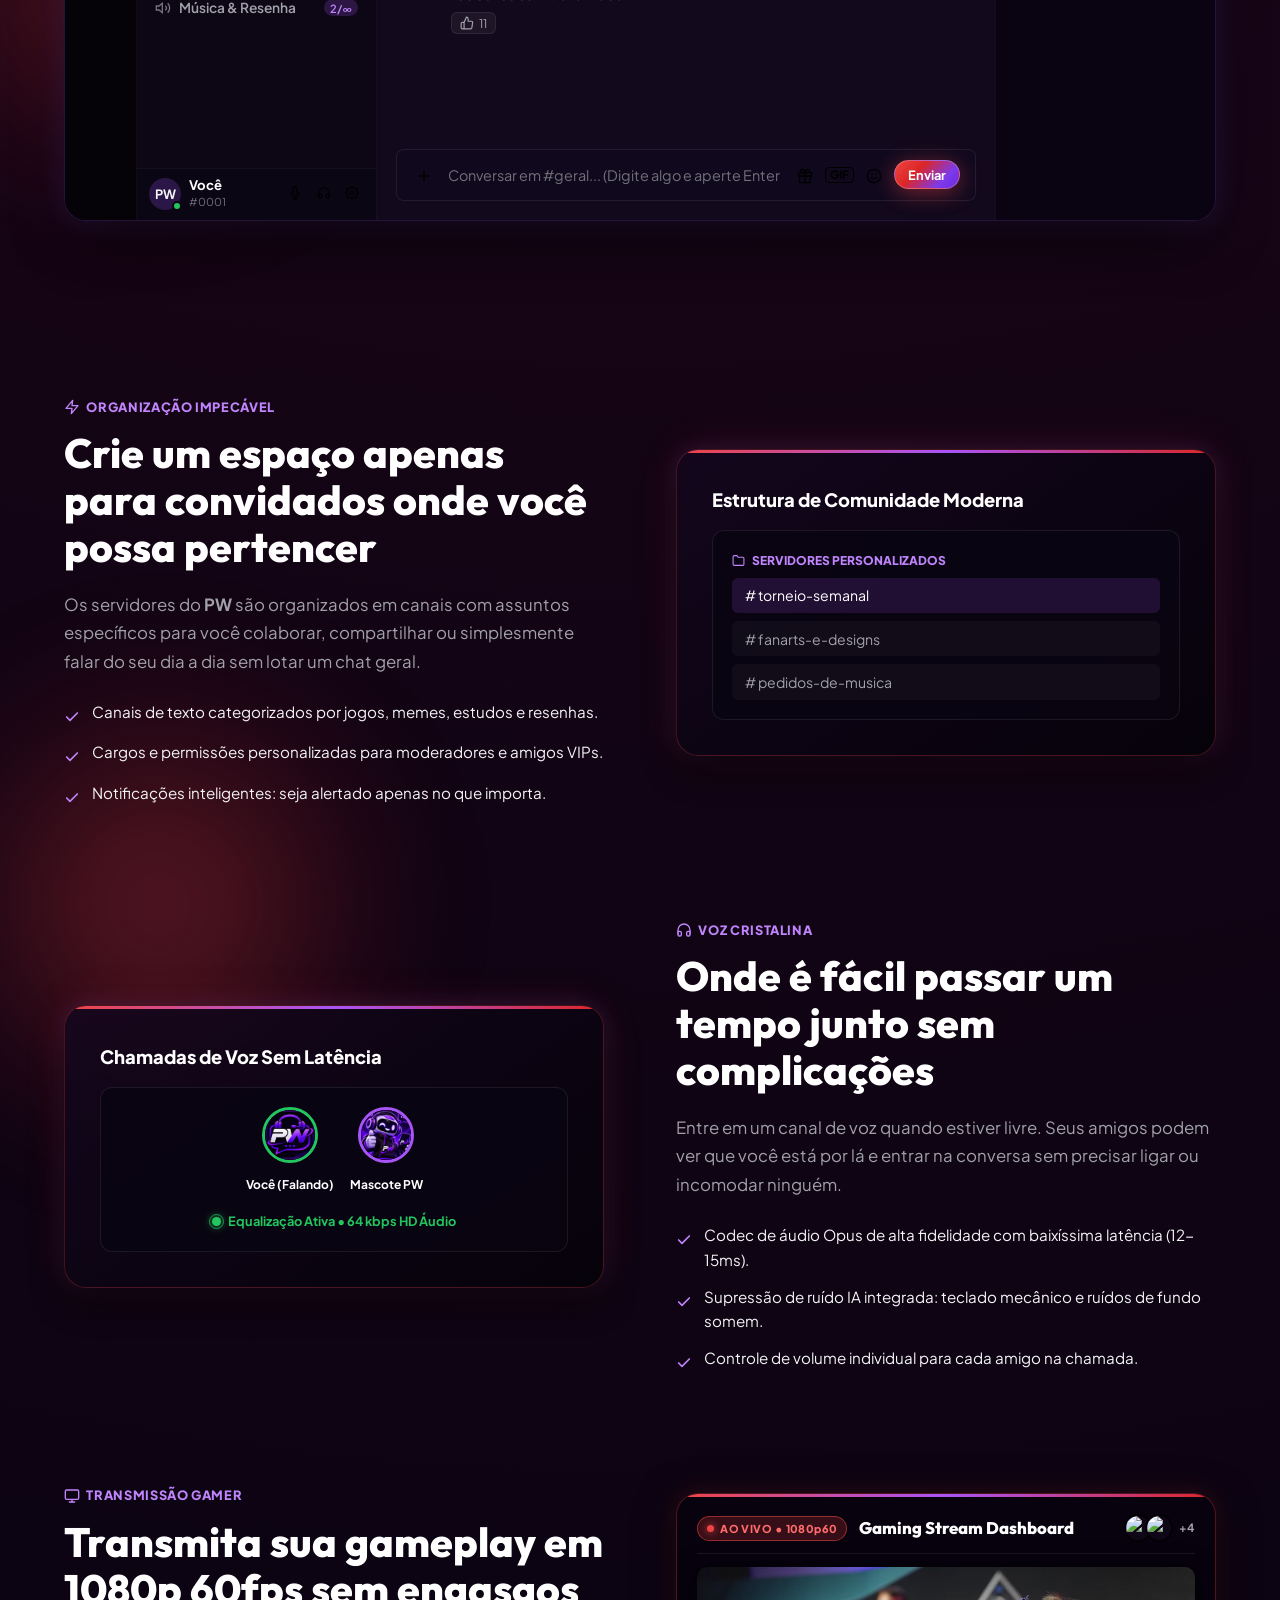
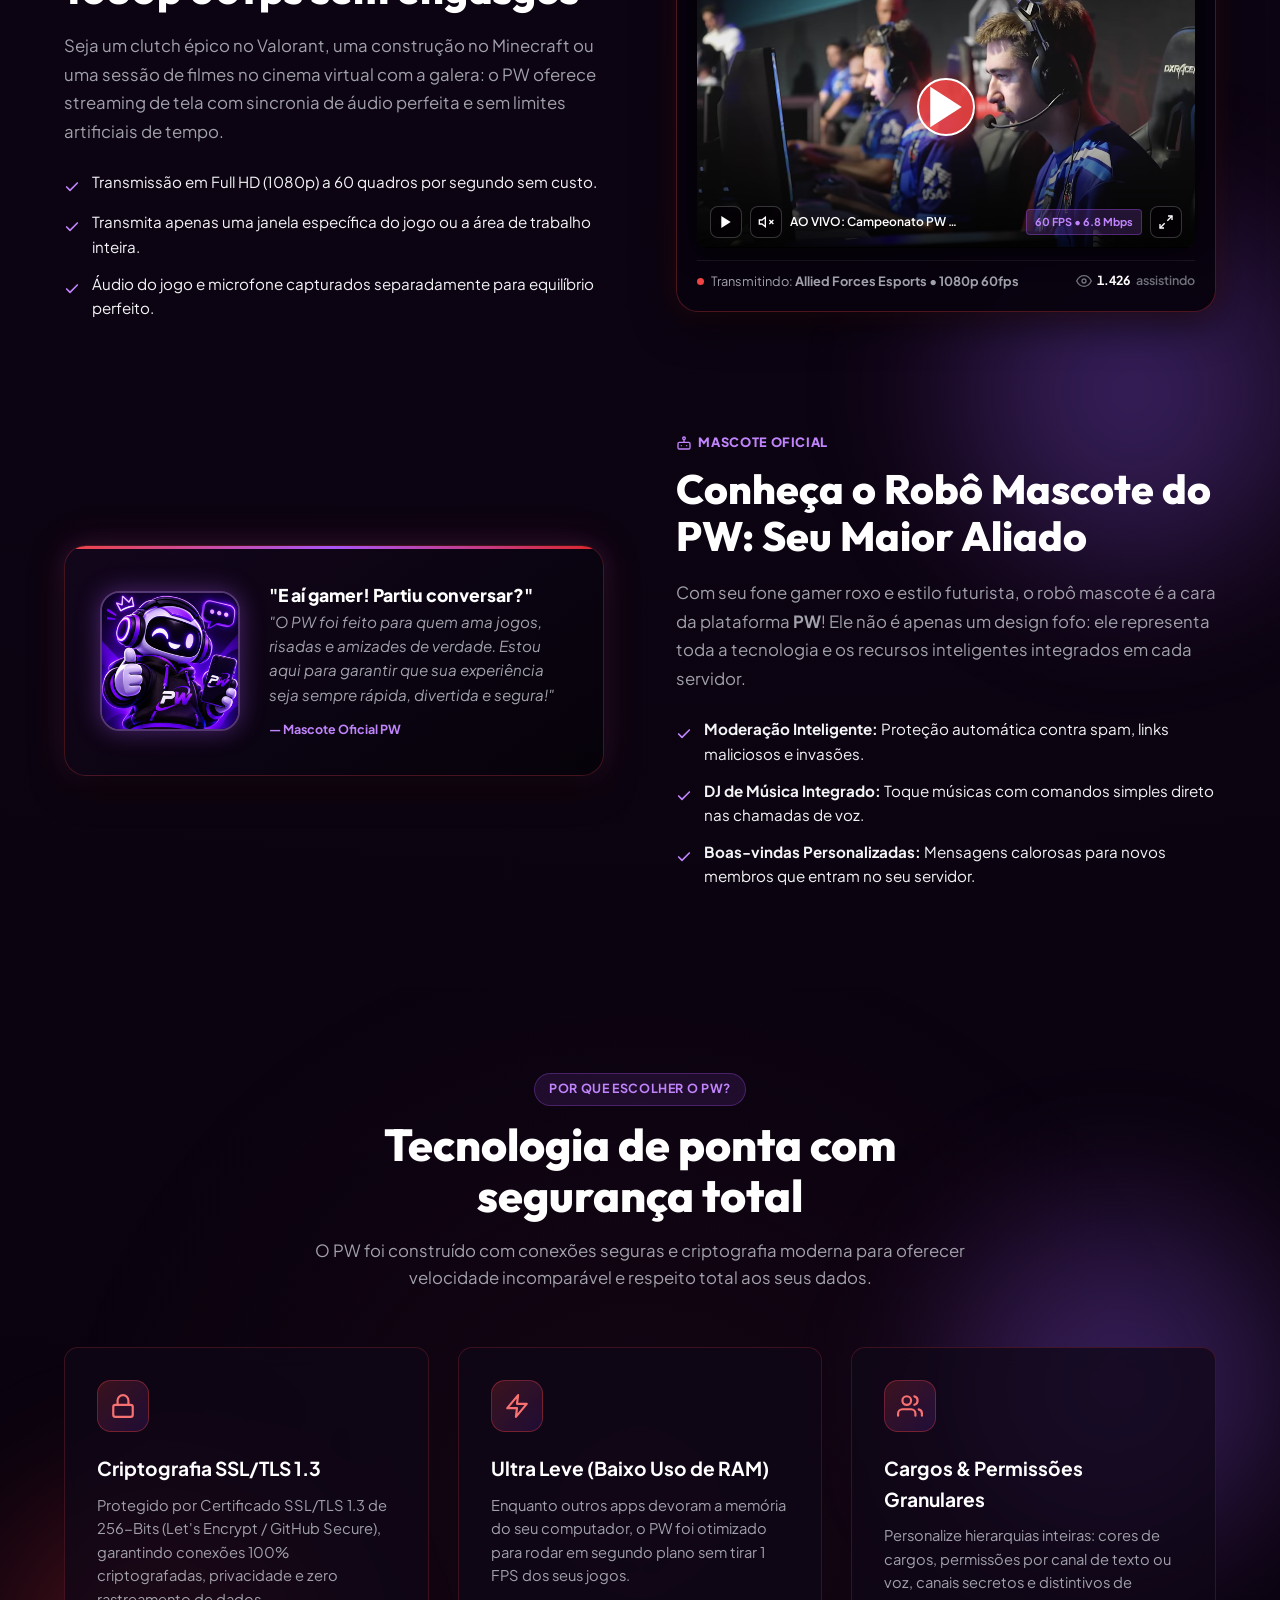
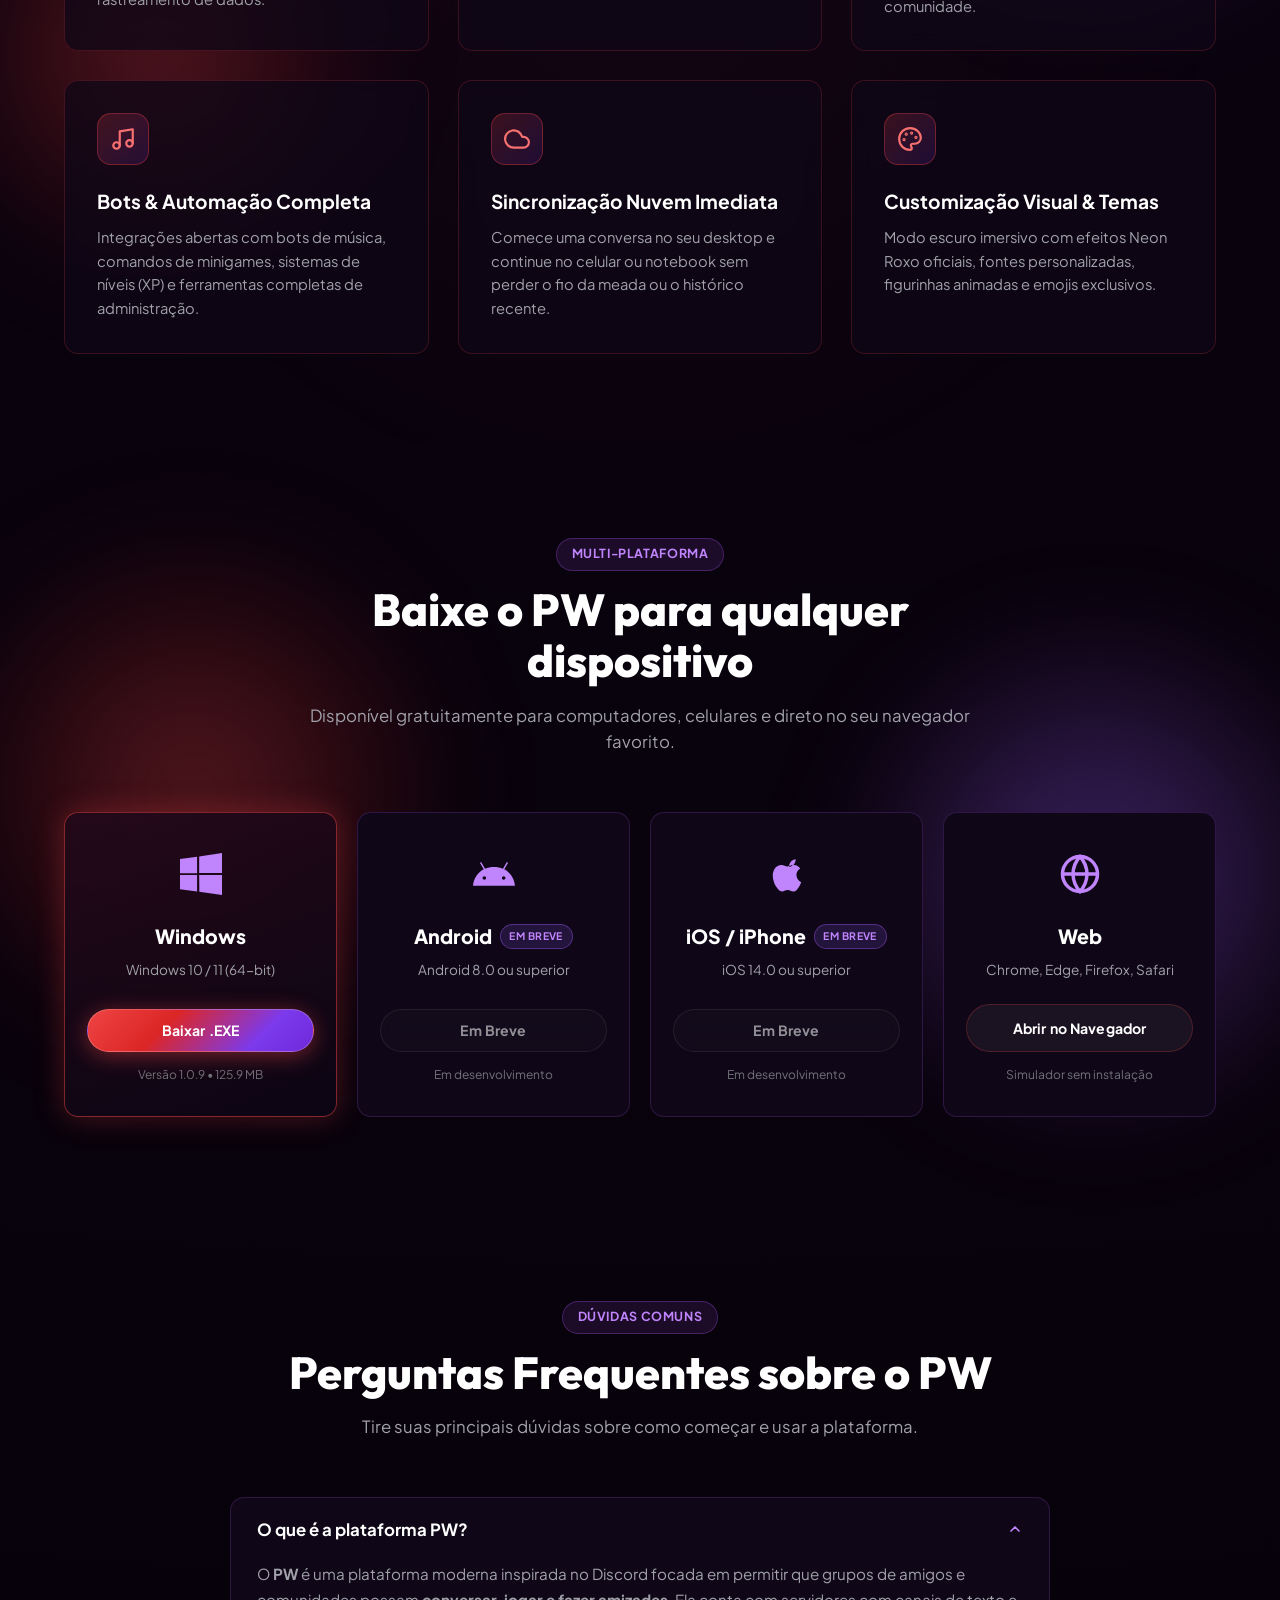
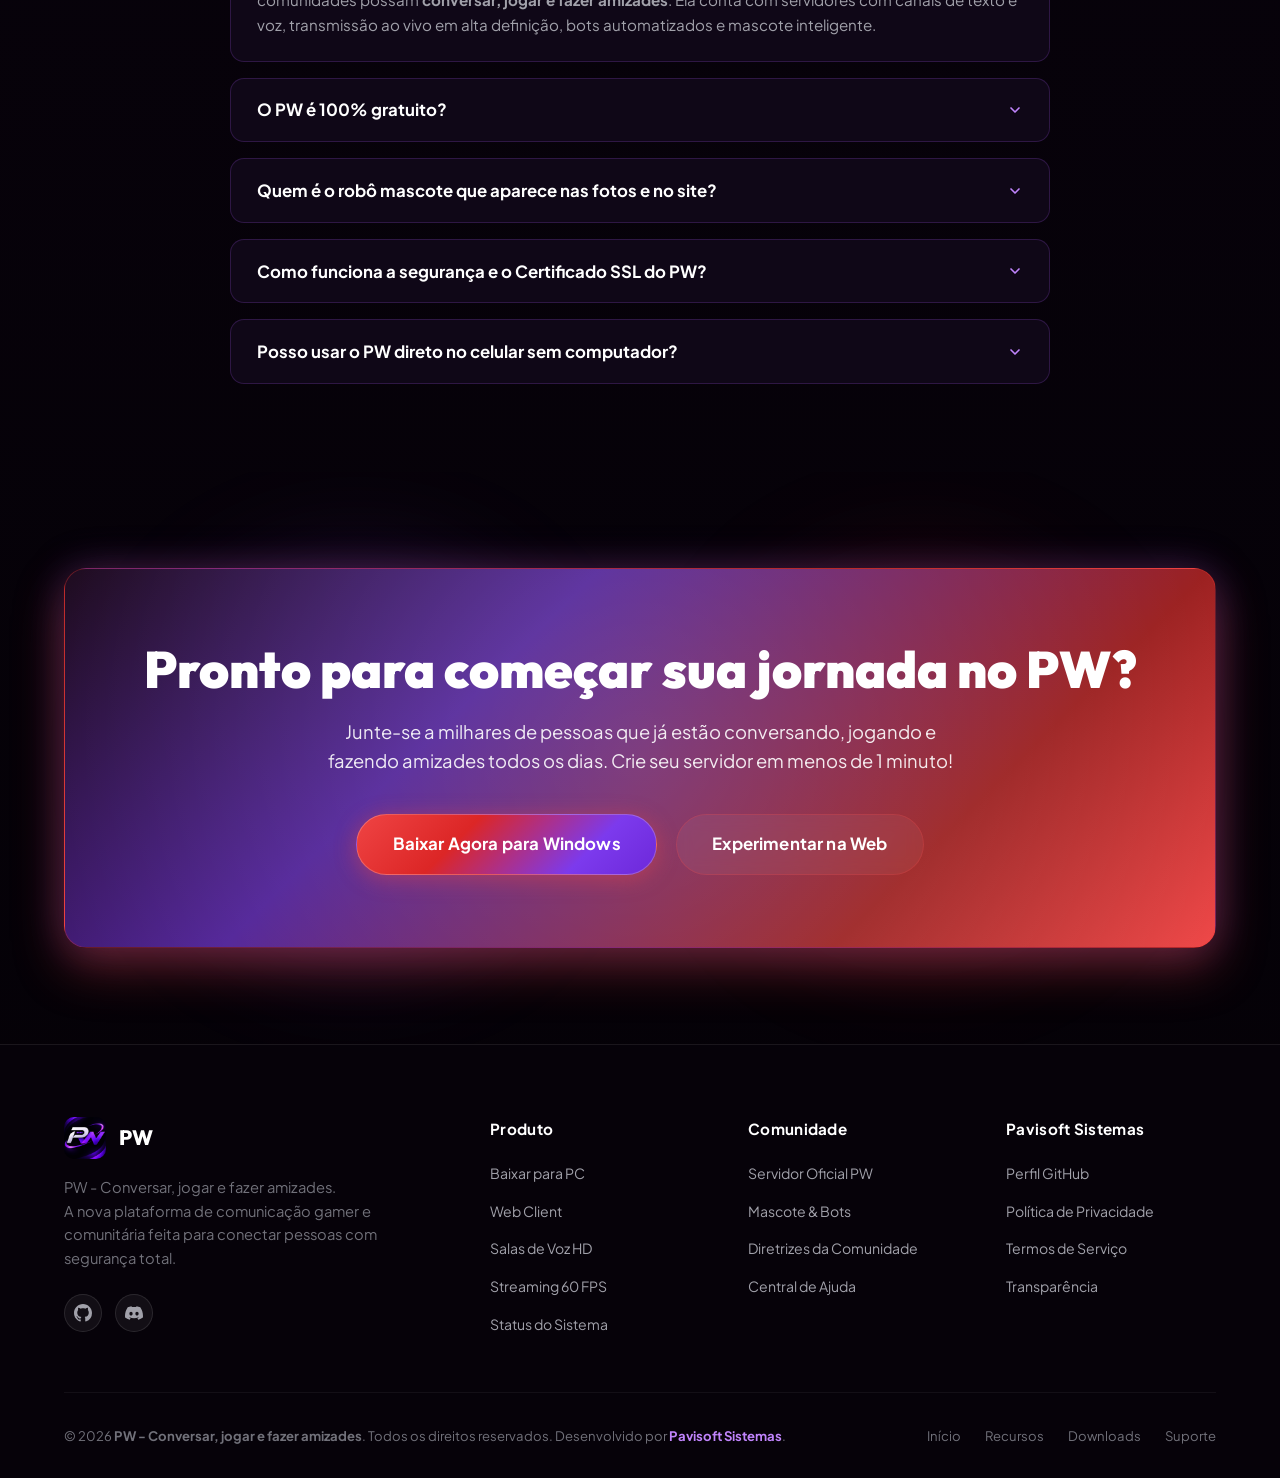
==== commit 0522b106: "chore: update release links and version to v1.0.9" ====
--- a/index.html
+++ b/index.html
@@ -106,7 +106,7 @@
               <svg width="22" height="22" viewBox="0 0 24 24" fill="currentColor"><path d="M0 3.449L9.75 2.1v9.451H0m10.949-9.602L24 0v11.4H10.949M0 12.6h9.75v9.451L0 20.699M10.949 12.6H24V24l-12.949-1.801"/></svg>
               <div>
                 <span>Baixar para Windows</span>
-                <span class="hero-btn-subtext" id="heroWinSubtext">Versão 1.0.8 • 64-bit • Grátis</span>
+                <span class="hero-btn-subtext" id="heroWinSubtext">Versão 1.0.9 • 64-bit • Grátis</span>
               </div>
             </a>
 
@@ -788,7 +788,7 @@
           </div>
           <div class="download-card-bottom">
             <button class="btn btn-primary btn-glow" data-download-platform="Windows" id="winCardDownloadBtn">Baixar .EXE</button>
-            <span class="download-meta" id="winDownloadMeta">Versão 1.0.8 • 125.9 MB</span>
+            <span class="download-meta" id="winDownloadMeta">Versão 1.0.9 • 125.9 MB</span>
           </div>
         </div>
 
@@ -1015,7 +1015,7 @@
     <div class="modal-card">
       <button class="modal-close-btn" id="modalCloseBtn" aria-label="Fechar Modal">&times;</button>
       <img src="assets/images/logo-app.jpg" alt="PW Logo" class="modal-icon">
-      <div class="modal-version-pill" id="modalReleaseBadge">Versão Oficial • v1.0.8</div>
+      <div class="modal-version-pill" id="modalReleaseBadge">Versão Oficial • v1.0.9</div>
       <h3 style="font-size: 1.4rem; font-weight: 800; color: #fff; margin-bottom: 0.45rem;">Download do PW</h3>
       <p style="font-size: 0.92rem; color: var(--text-muted); margin-bottom: 1.1rem;">
         Preparando o instalador oficial para <strong id="modalPlatformName" style="color: #fff;">Windows (64-bit)</strong> com aceleração por hardware e áudio HD.
@@ -1024,7 +1024,7 @@
       <div class="modal-file-info">
         <div class="modal-file-row">
           <span class="modal-file-label">Arquivo:</span>
-          <strong id="modalFileName" style="color: #fff;">PW-Setup-1.0.8.exe</strong>
+          <strong id="modalFileName" style="color: #fff;">PW-Setup-1.0.9.exe</strong>
         </div>
         <div class="modal-file-row">
           <span class="modal-file-label">Tamanho:</span>
@@ -1032,14 +1032,14 @@
         </div>
       </div>
 
-      <a href="https://github.com/COprivacy/PW-chat-jogo/releases/download/v1.0.8/PW-Setup-1.0.8.exe" class="btn btn-primary btn-glow" id="modalDownloadAction" style="width: 100%; margin-bottom: 0.85rem;" rel="noopener noreferrer">
+      <a href="https://github.com/COprivacy/PW-chat-jogo/releases/download/v1.0.9/PW-Setup-1.0.9.exe" class="btn btn-primary btn-glow" id="modalDownloadAction" style="width: 100%; margin-bottom: 0.85rem;" rel="noopener noreferrer">
         <span>Baixar Instalador Oficial (.EXE)</span>
       </a>
 
       <div class="modal-download-status" id="modalDownloadStatus" aria-live="polite"></div>
 
       <div class="modal-secondary-actions">
-        <a href="https://github.com/COprivacy/PW-chat-jogo/releases/download/v1.0.8/PW-1.0.8.exe" id="modalPortableLink" class="modal-secondary-link" rel="noopener noreferrer">
+        <a href="https://github.com/COprivacy/PW-chat-jogo/releases/download/v1.0.9/PW-1.0.9.exe" id="modalPortableLink" class="modal-secondary-link" rel="noopener noreferrer">
           Versão Portátil (.exe • <span id="modalPortableSize">103.5 MB</span>)
         </a>
       </div>
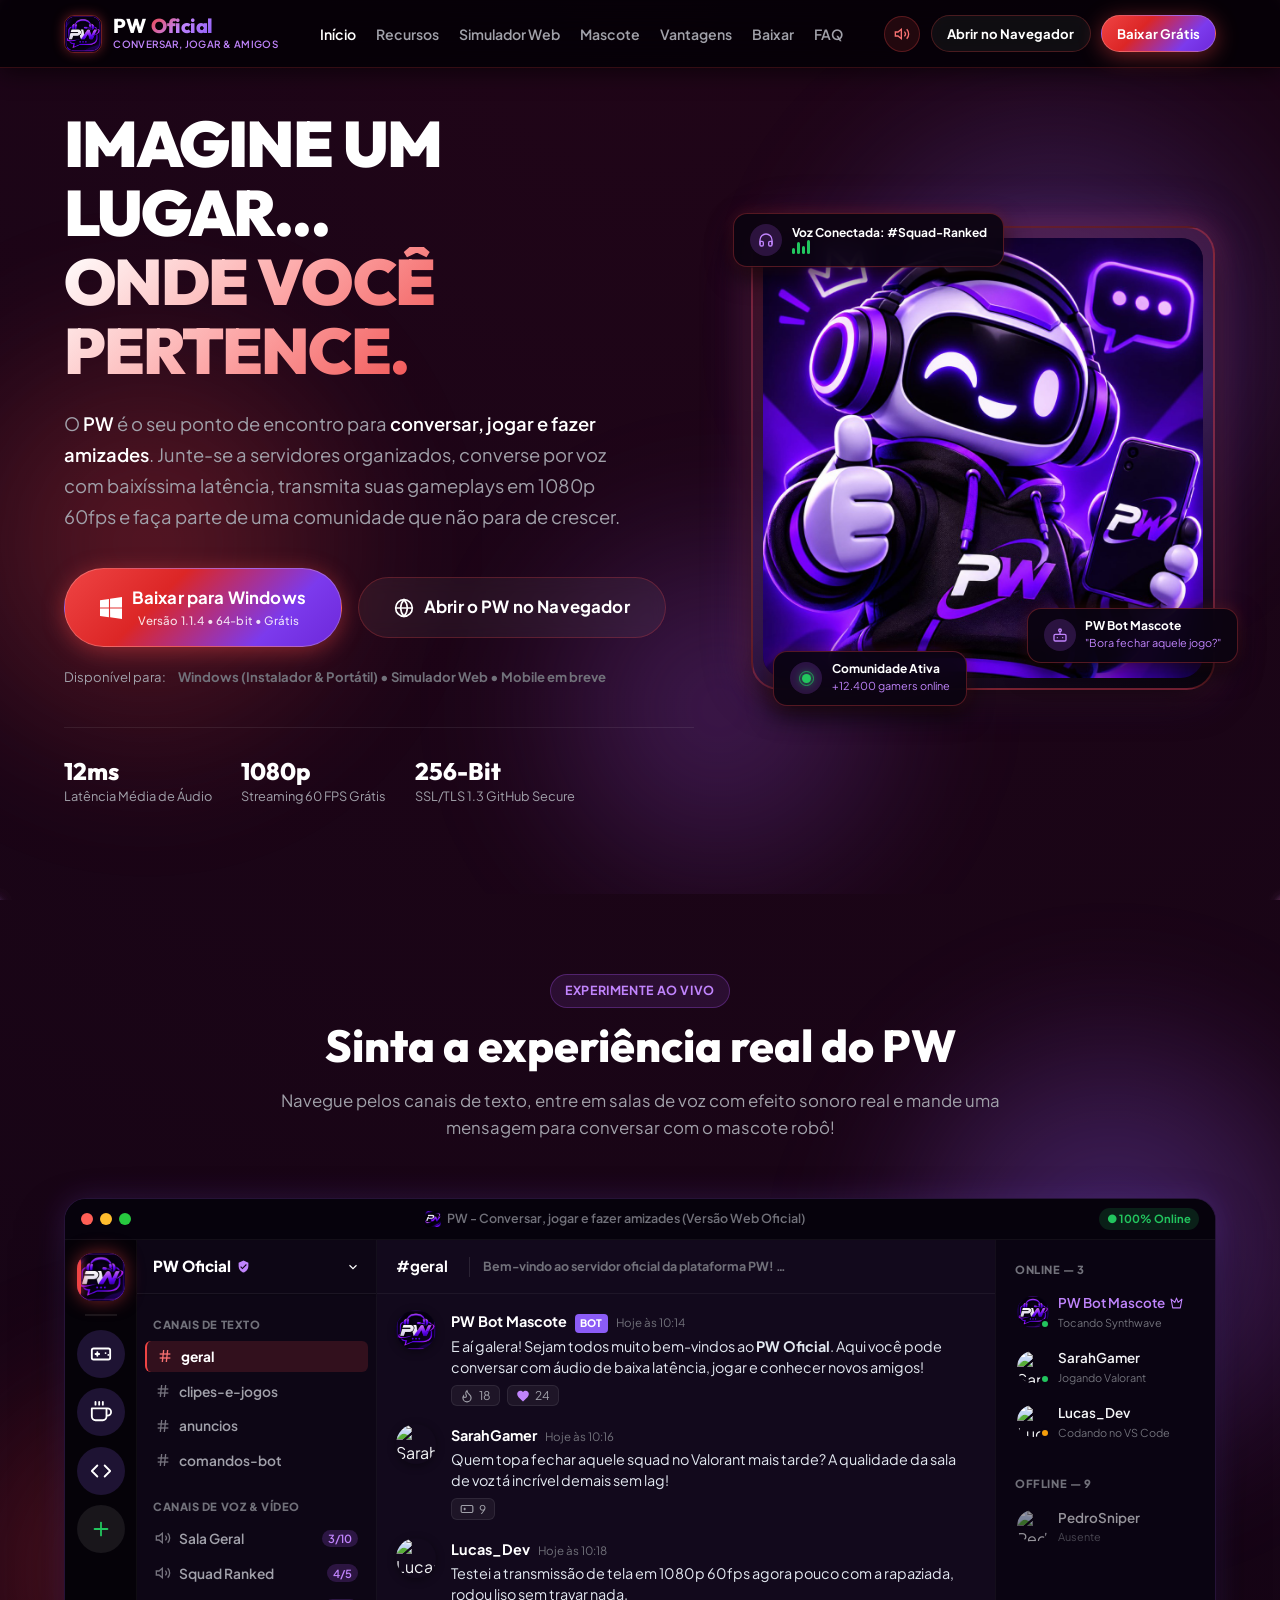
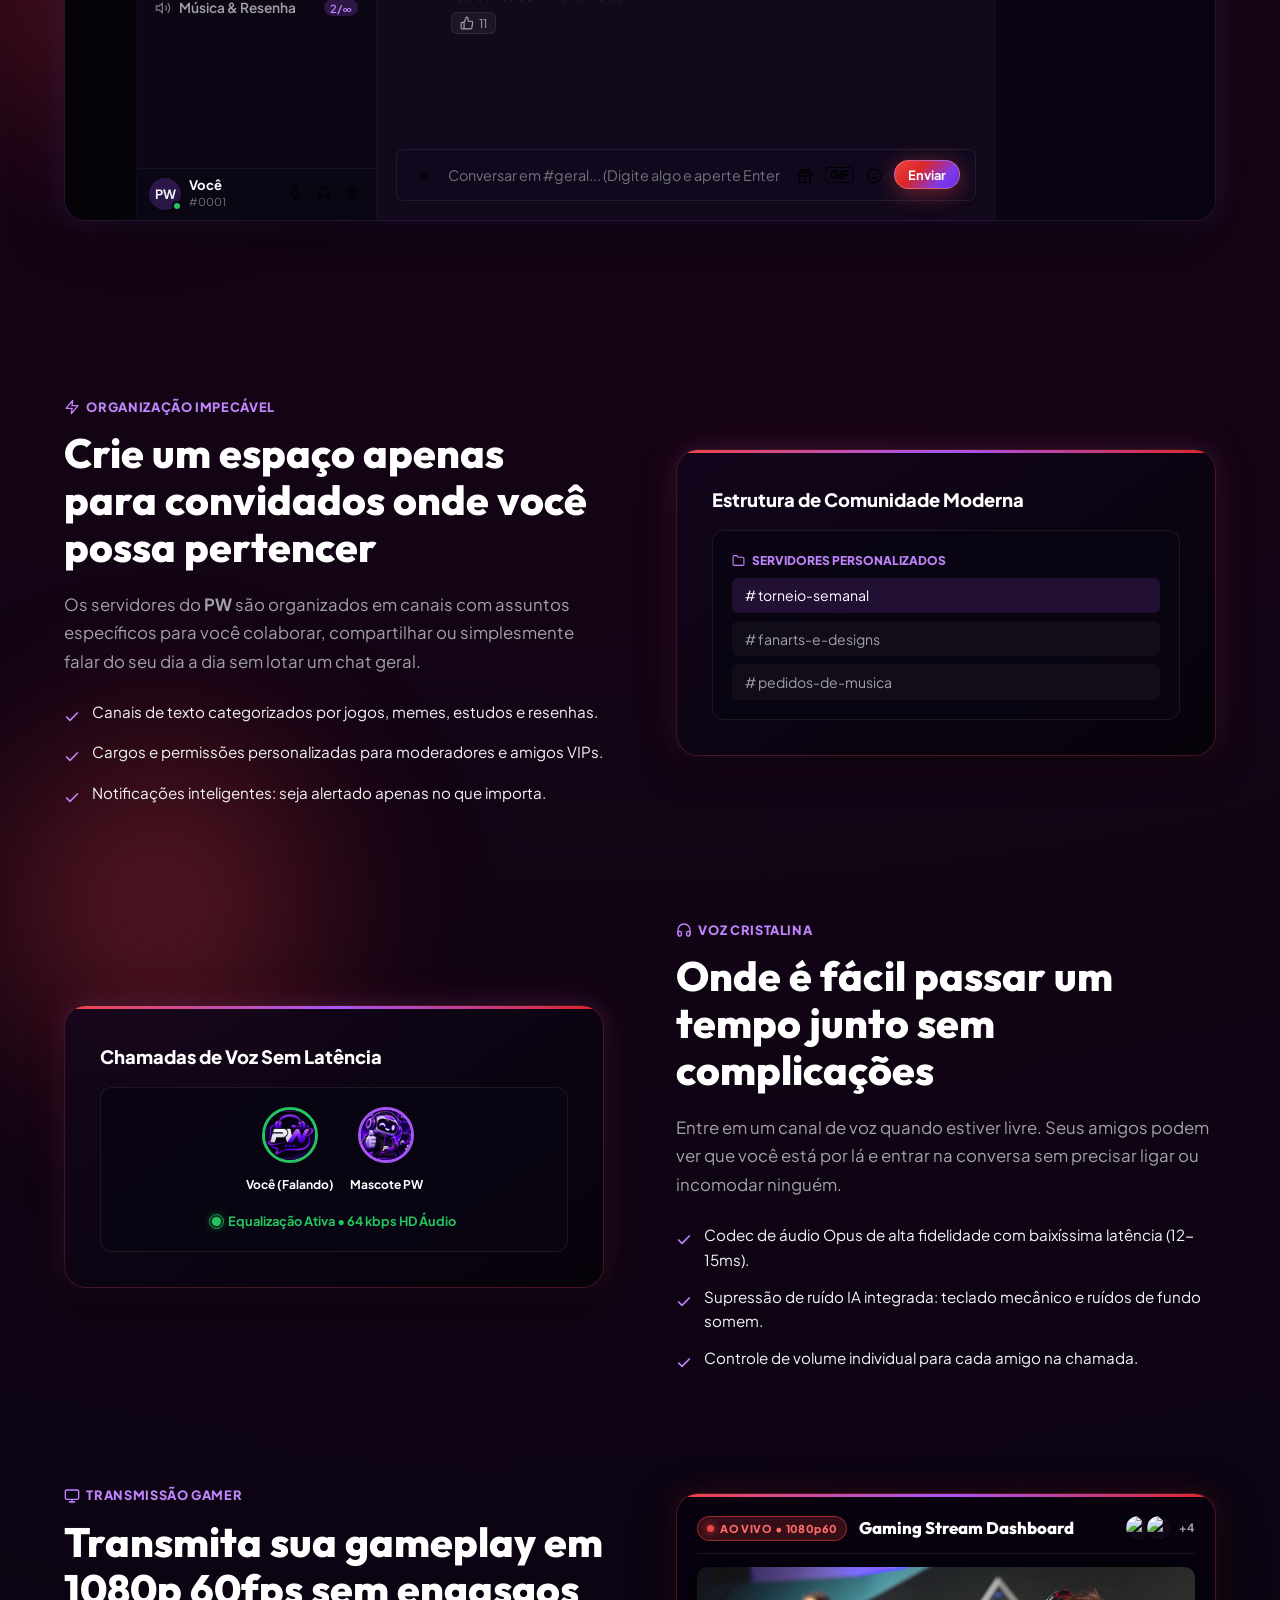
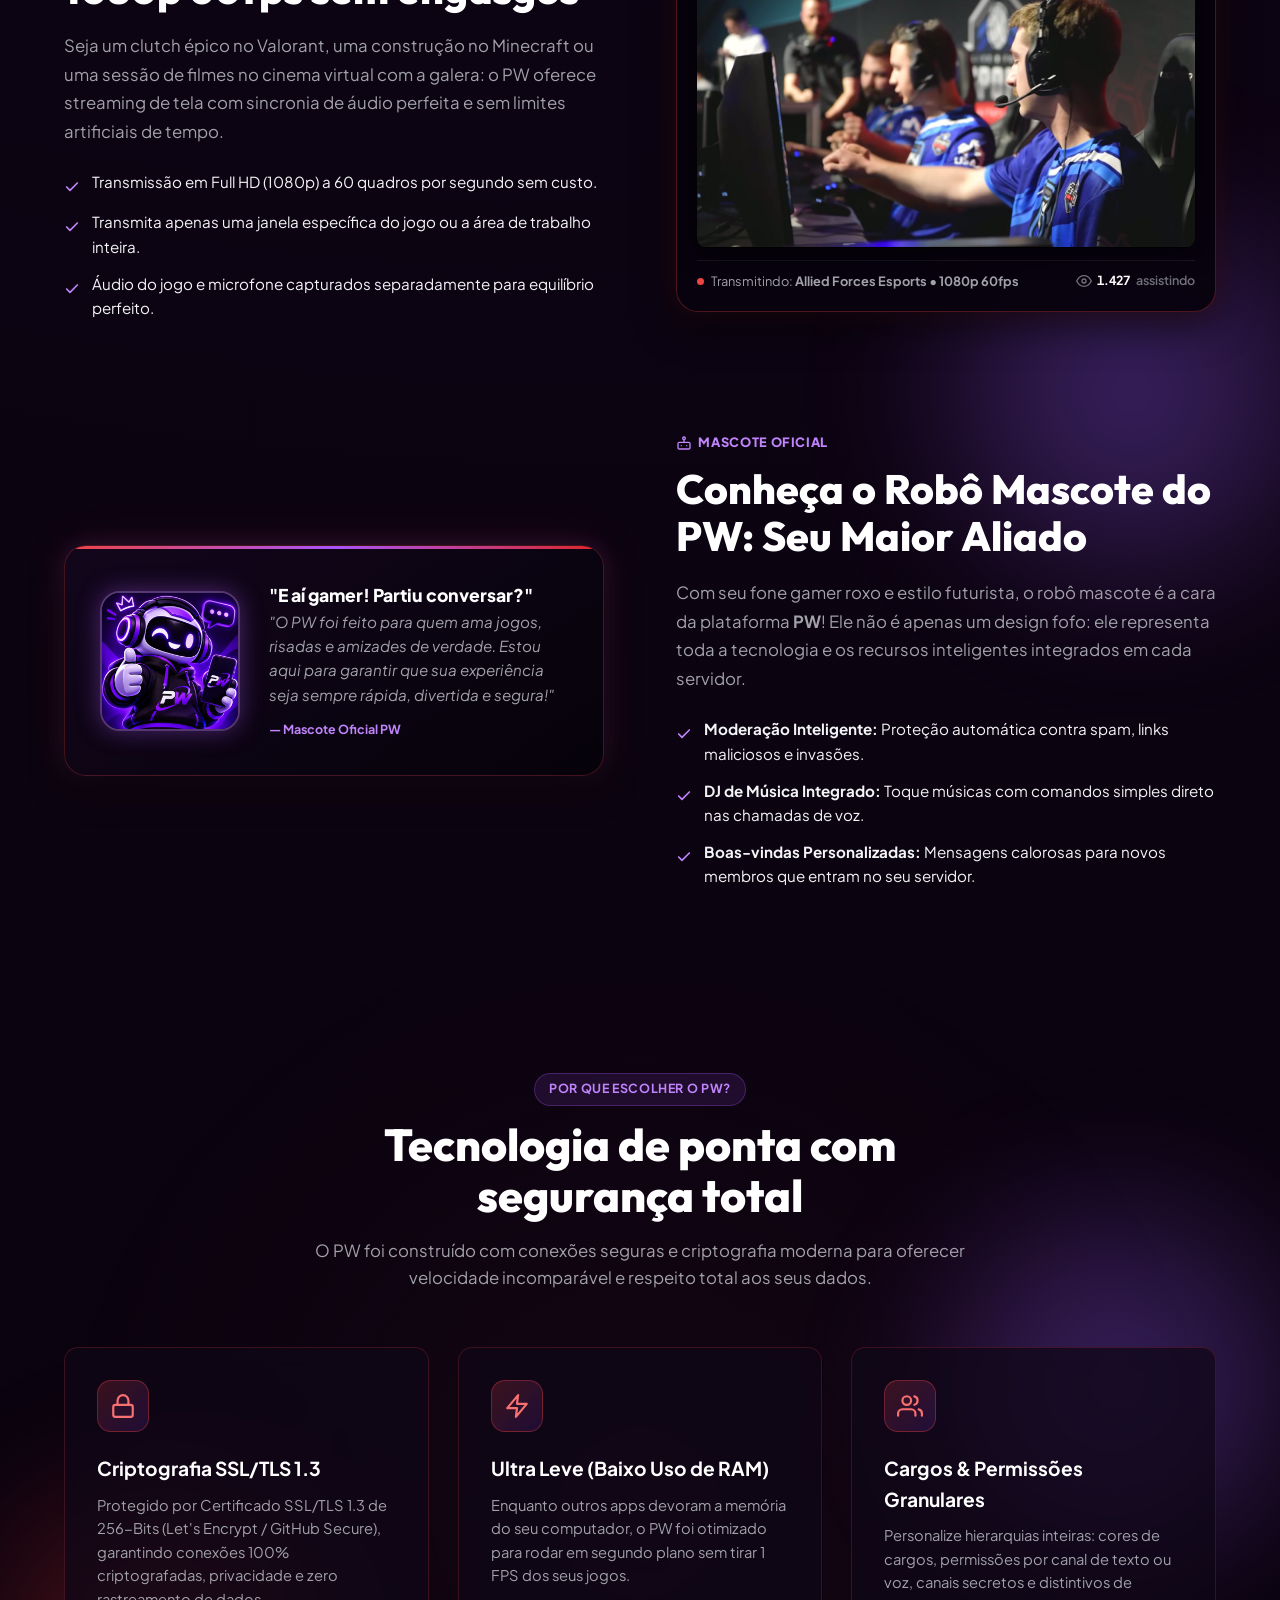
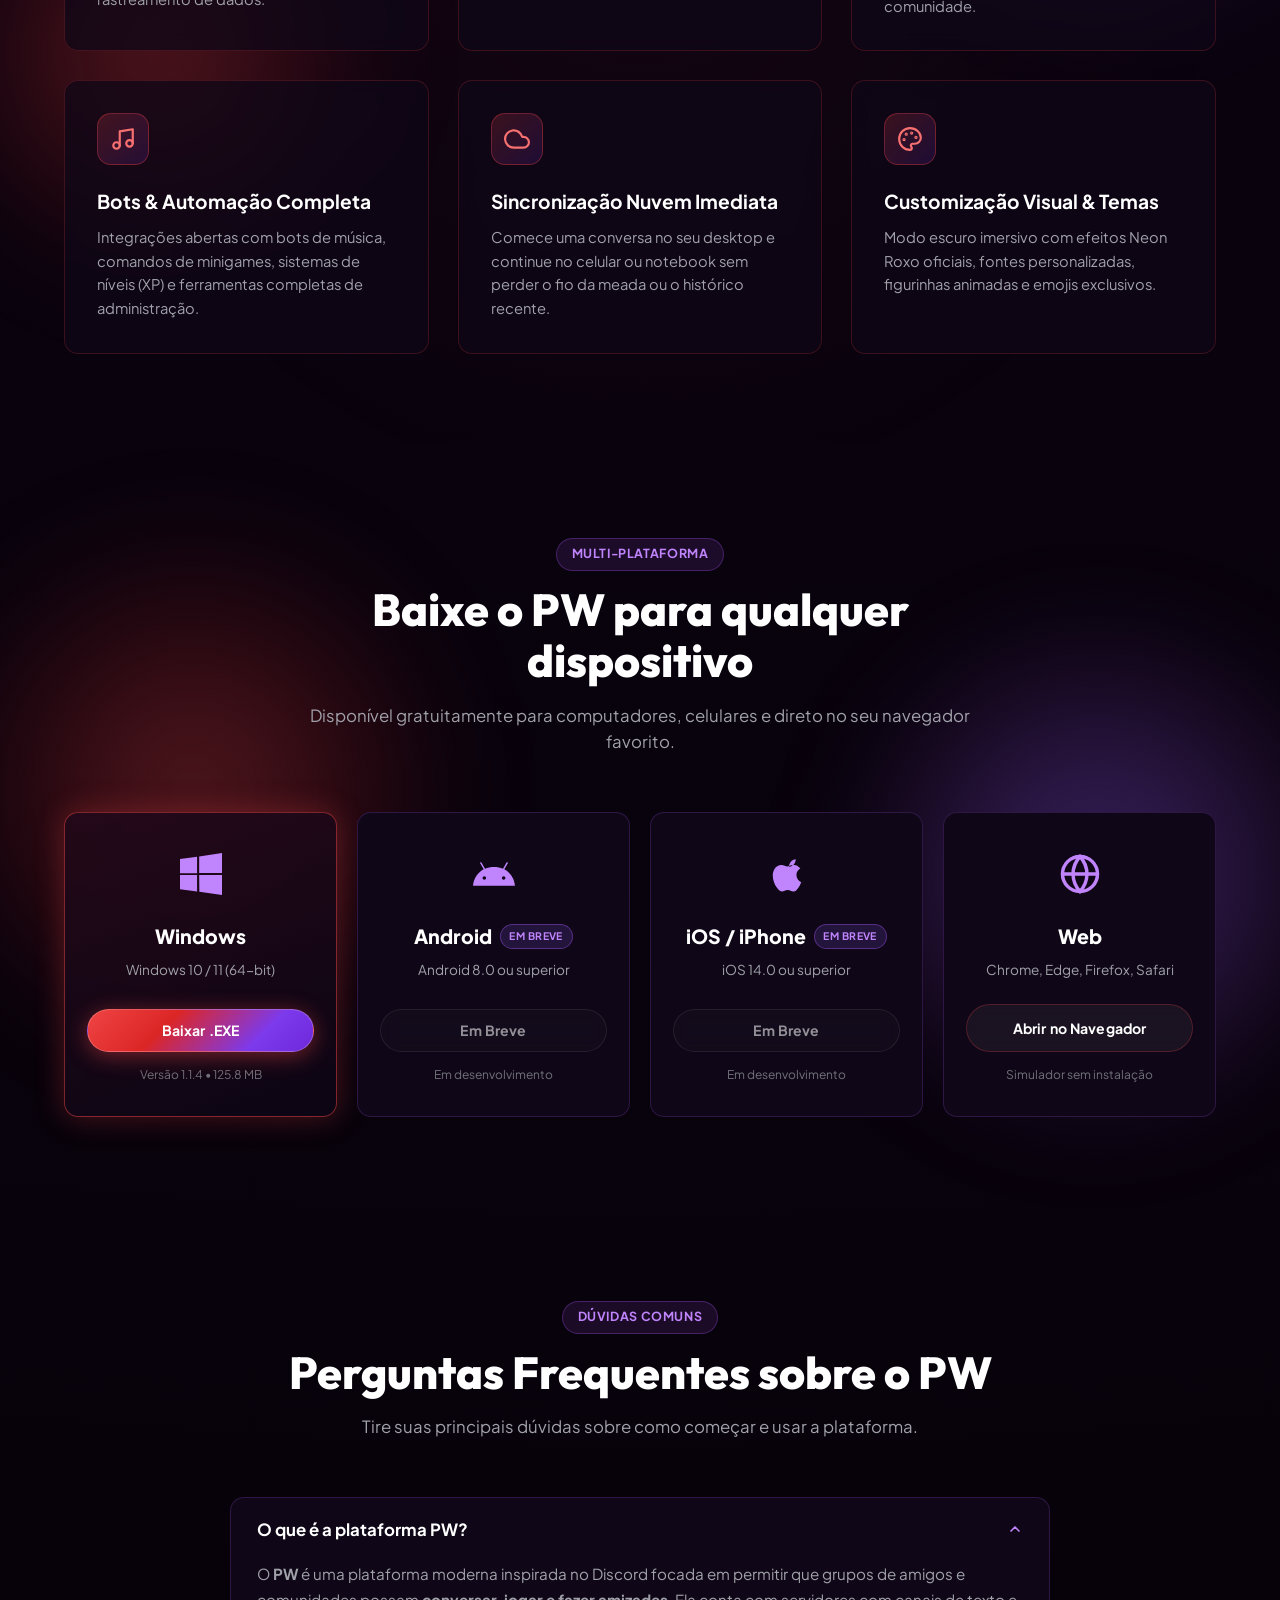
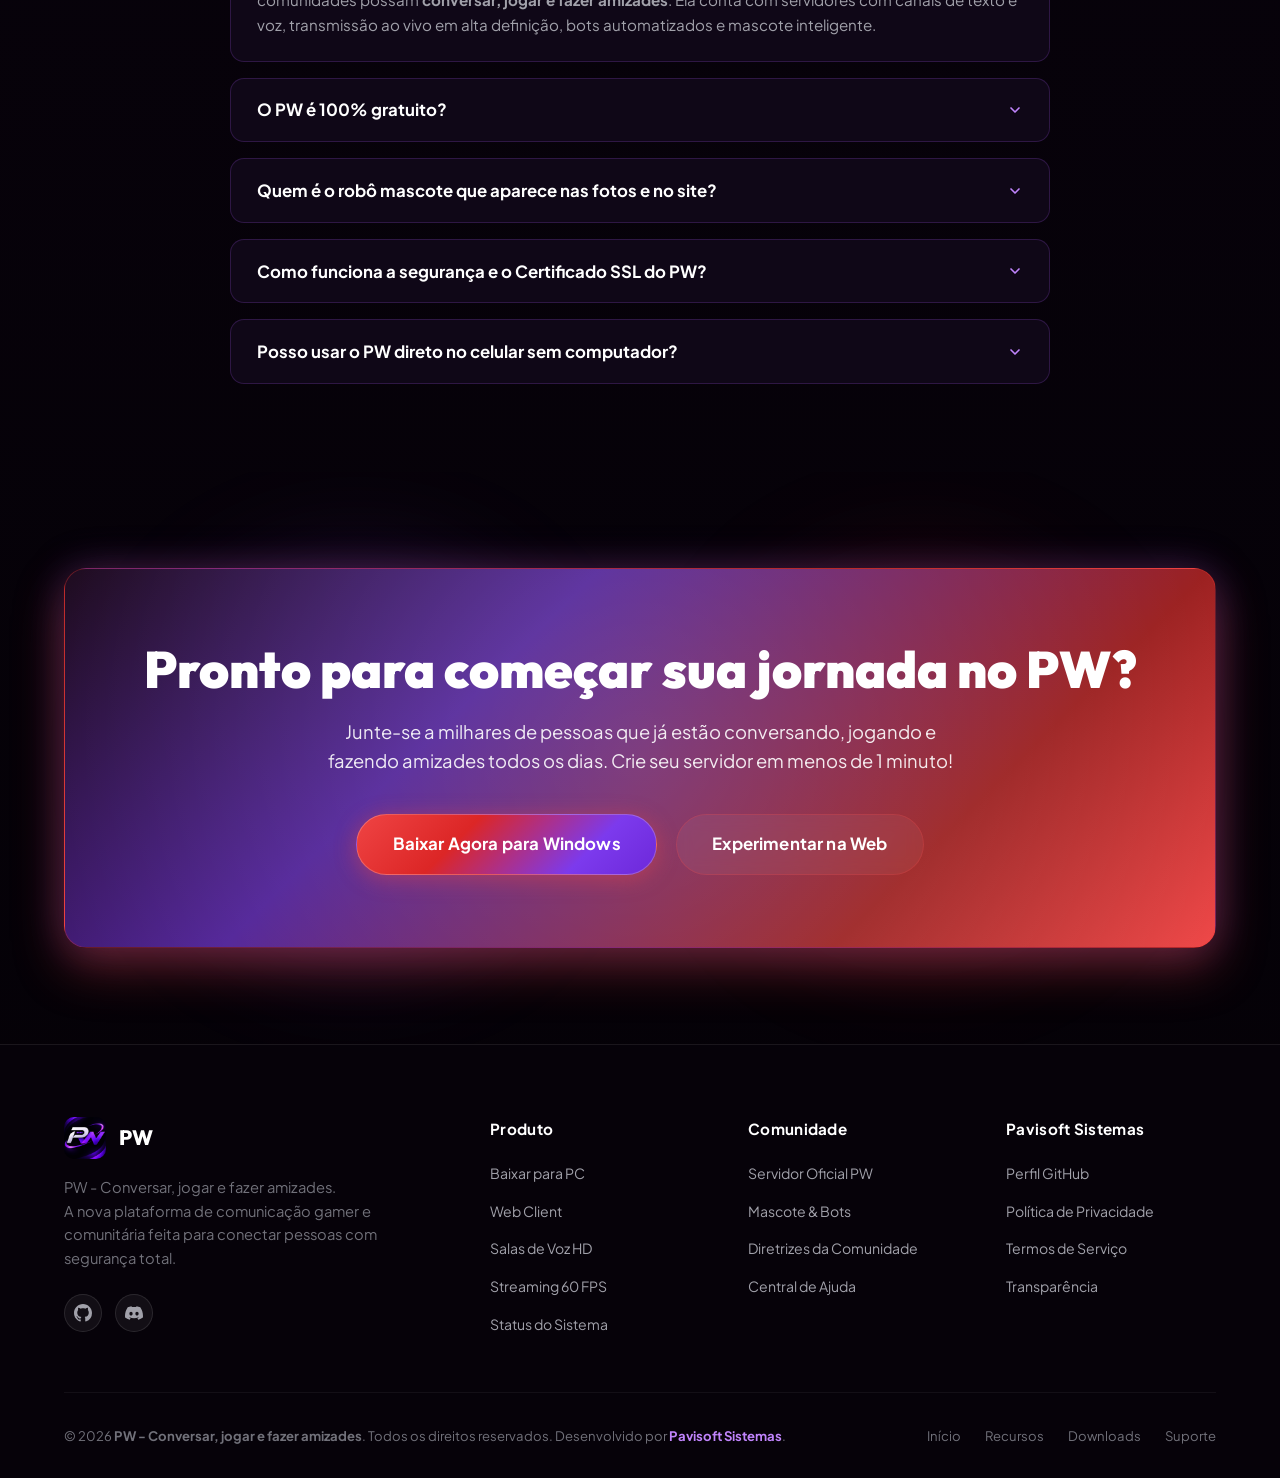
==== commit b4cf6aab: "chore: update release links and fallbacks to v1.1.4" ====
--- a/index.html
+++ b/index.html
@@ -106,7 +106,7 @@
               <svg width="22" height="22" viewBox="0 0 24 24" fill="currentColor"><path d="M0 3.449L9.75 2.1v9.451H0m10.949-9.602L24 0v11.4H10.949M0 12.6h9.75v9.451L0 20.699M10.949 12.6H24V24l-12.949-1.801"/></svg>
               <div>
                 <span>Baixar para Windows</span>
-                <span class="hero-btn-subtext" id="heroWinSubtext">Versão 1.0.9 • 64-bit • Grátis</span>
+                <span class="hero-btn-subtext" id="heroWinSubtext">Versão 1.1.4 • 64-bit • Grátis</span>
               </div>
             </a>
 
@@ -788,7 +788,7 @@
           </div>
           <div class="download-card-bottom">
             <button class="btn btn-primary btn-glow" data-download-platform="Windows" id="winCardDownloadBtn">Baixar .EXE</button>
-            <span class="download-meta" id="winDownloadMeta">Versão 1.0.9 • 125.9 MB</span>
+            <span class="download-meta" id="winDownloadMeta">Versão 1.1.4 • 125.8 MB</span>
           </div>
         </div>
 
@@ -1015,7 +1015,7 @@
     <div class="modal-card">
       <button class="modal-close-btn" id="modalCloseBtn" aria-label="Fechar Modal">&times;</button>
       <img src="assets/images/logo-app.jpg" alt="PW Logo" class="modal-icon">
-      <div class="modal-version-pill" id="modalReleaseBadge">Versão Oficial • v1.0.9</div>
+      <div class="modal-version-pill" id="modalReleaseBadge">Versão Oficial • v1.1.4</div>
       <h3 style="font-size: 1.4rem; font-weight: 800; color: #fff; margin-bottom: 0.45rem;">Download do PW</h3>
       <p style="font-size: 0.92rem; color: var(--text-muted); margin-bottom: 1.1rem;">
         Preparando o instalador oficial para <strong id="modalPlatformName" style="color: #fff;">Windows (64-bit)</strong> com aceleração por hardware e áudio HD.
@@ -1024,23 +1024,23 @@
       <div class="modal-file-info">
         <div class="modal-file-row">
           <span class="modal-file-label">Arquivo:</span>
-          <strong id="modalFileName" style="color: #fff;">PW-Setup-1.0.9.exe</strong>
+          <strong id="modalFileName" style="color: #fff;">PW-Setup-1.1.4.exe</strong>
         </div>
         <div class="modal-file-row">
           <span class="modal-file-label">Tamanho:</span>
-          <strong id="modalFileSize" style="color: var(--pw-purple-light);">125.9 MB</strong>
-        </div>
-      </div>
-
-      <a href="https://github.com/COprivacy/PW-chat-jogo/releases/download/v1.0.9/PW-Setup-1.0.9.exe" class="btn btn-primary btn-glow" id="modalDownloadAction" style="width: 100%; margin-bottom: 0.85rem;" rel="noopener noreferrer">
+          <strong id="modalFileSize" style="color: var(--pw-purple-light);">125.8 MB</strong>
+        </div>
+      </div>
+
+      <a href="https://github.com/COprivacy/PW-chat-jogo/releases/download/v1.1.4/PW-Setup-1.1.4.exe" class="btn btn-primary btn-glow" id="modalDownloadAction" style="width: 100%; margin-bottom: 0.85rem;" rel="noopener noreferrer">
         <span>Baixar Instalador Oficial (.EXE)</span>
       </a>
 
       <div class="modal-download-status" id="modalDownloadStatus" aria-live="polite"></div>
 
       <div class="modal-secondary-actions">
-        <a href="https://github.com/COprivacy/PW-chat-jogo/releases/download/v1.0.9/PW-1.0.9.exe" id="modalPortableLink" class="modal-secondary-link" rel="noopener noreferrer">
-          Versão Portátil (.exe • <span id="modalPortableSize">103.5 MB</span>)
+        <a href="https://github.com/COprivacy/PW-chat-jogo/releases/download/v1.1.4/PW-1.1.4.exe" id="modalPortableLink" class="modal-secondary-link" rel="noopener noreferrer">
+          Versão Portátil (.exe • <span id="modalPortableSize">104.0 MB</span>)
         </a>
       </div>
 
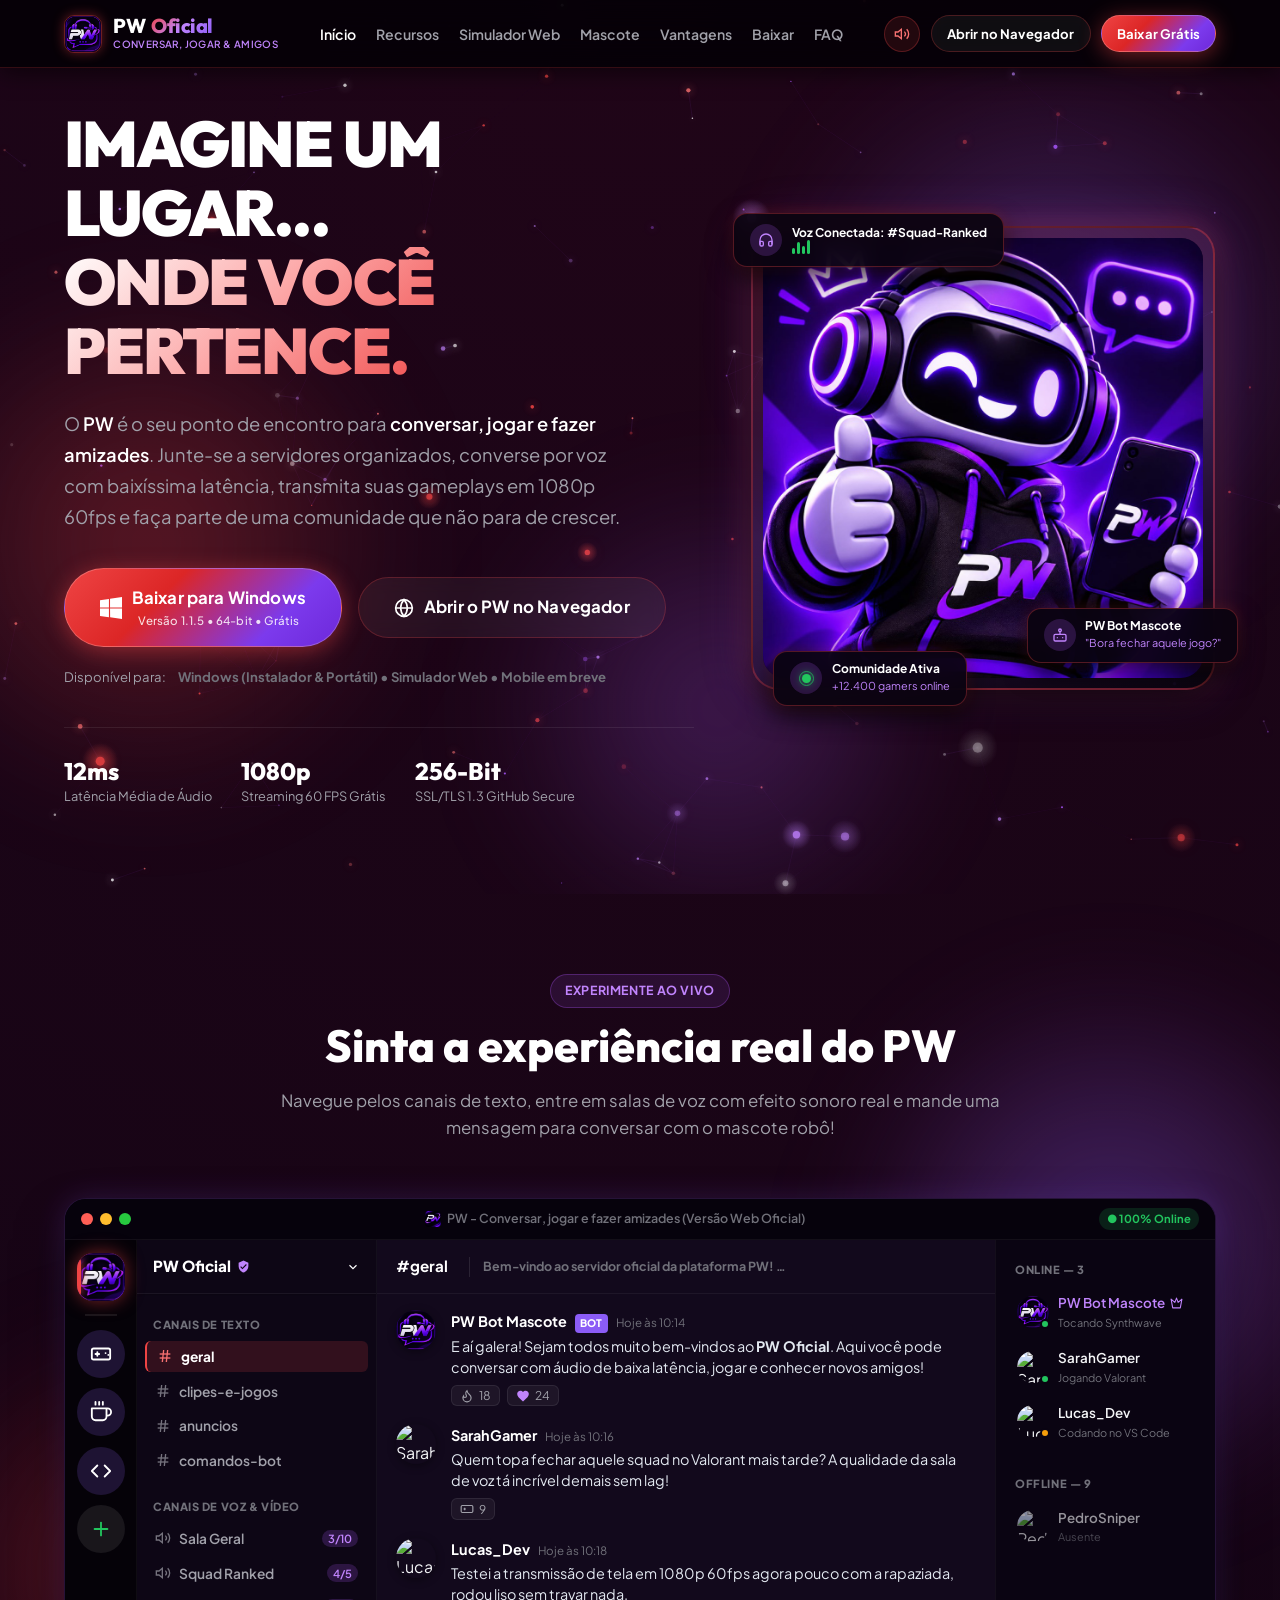
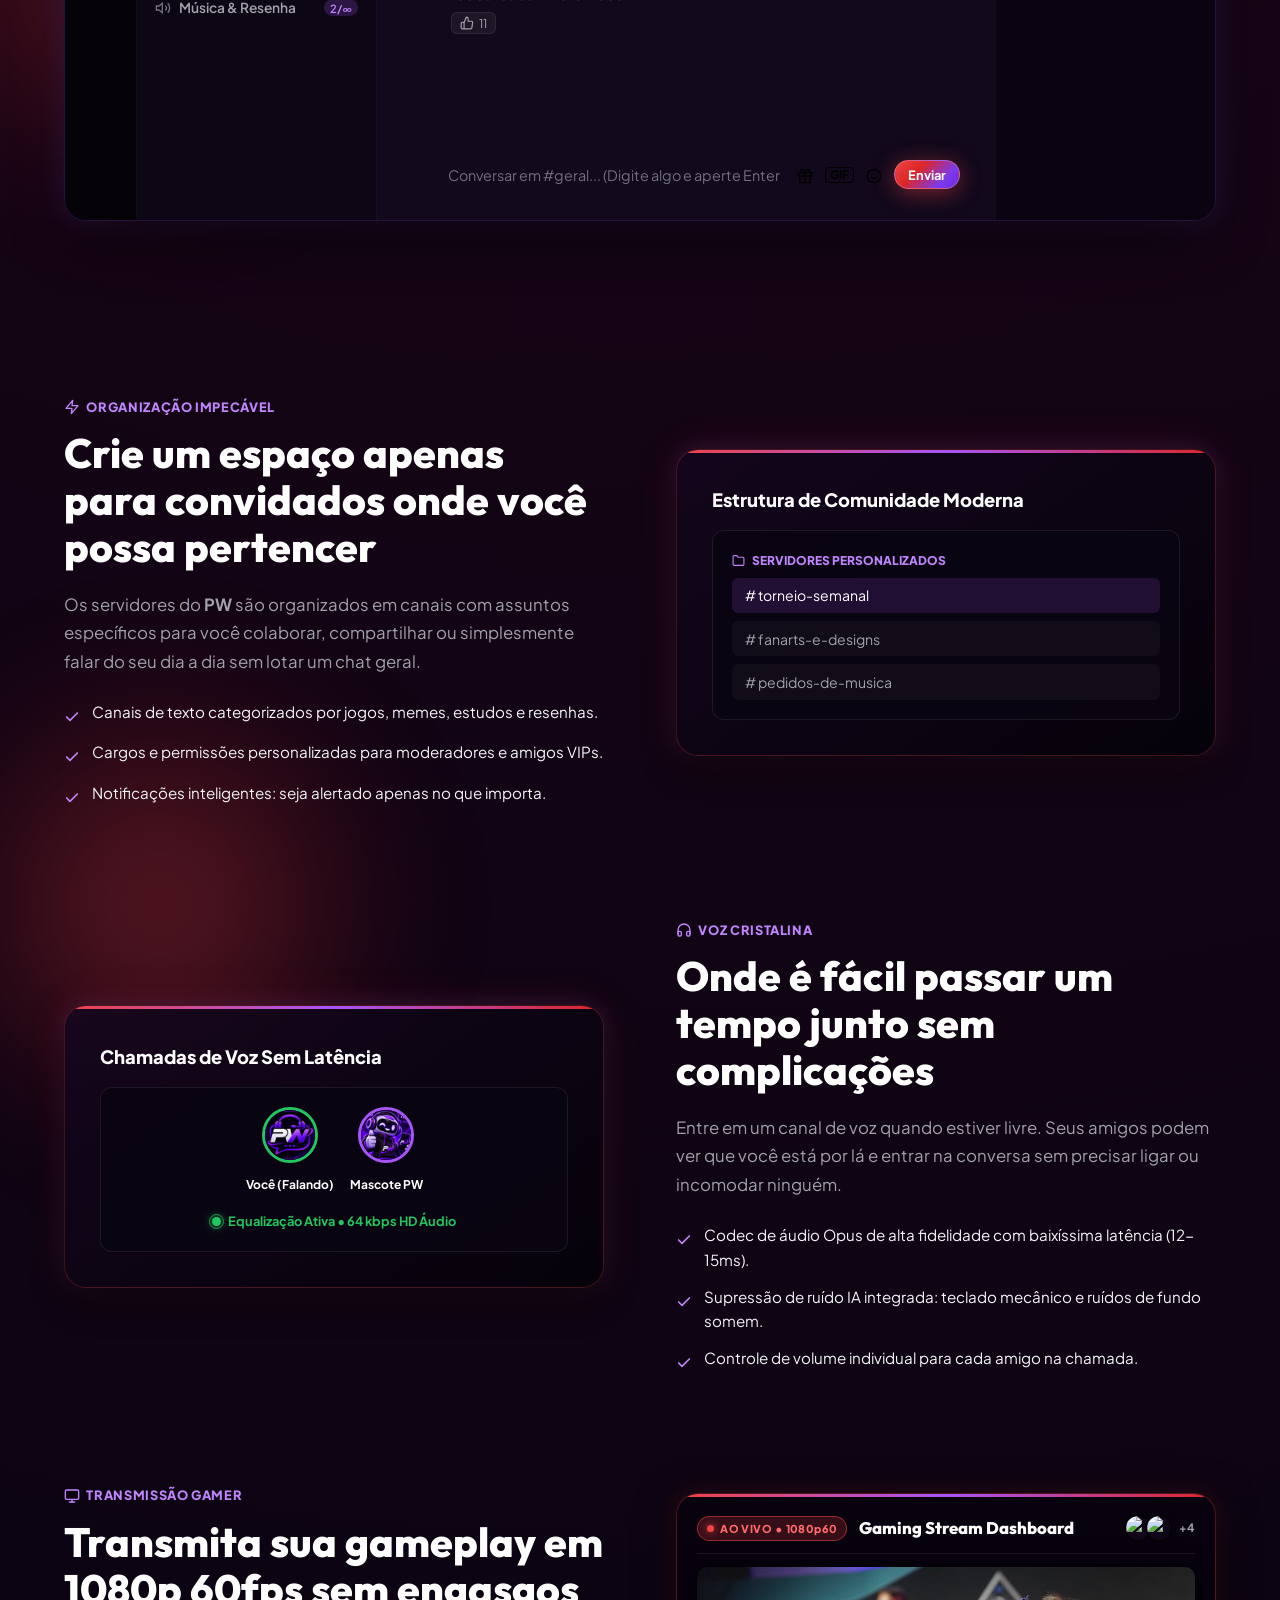
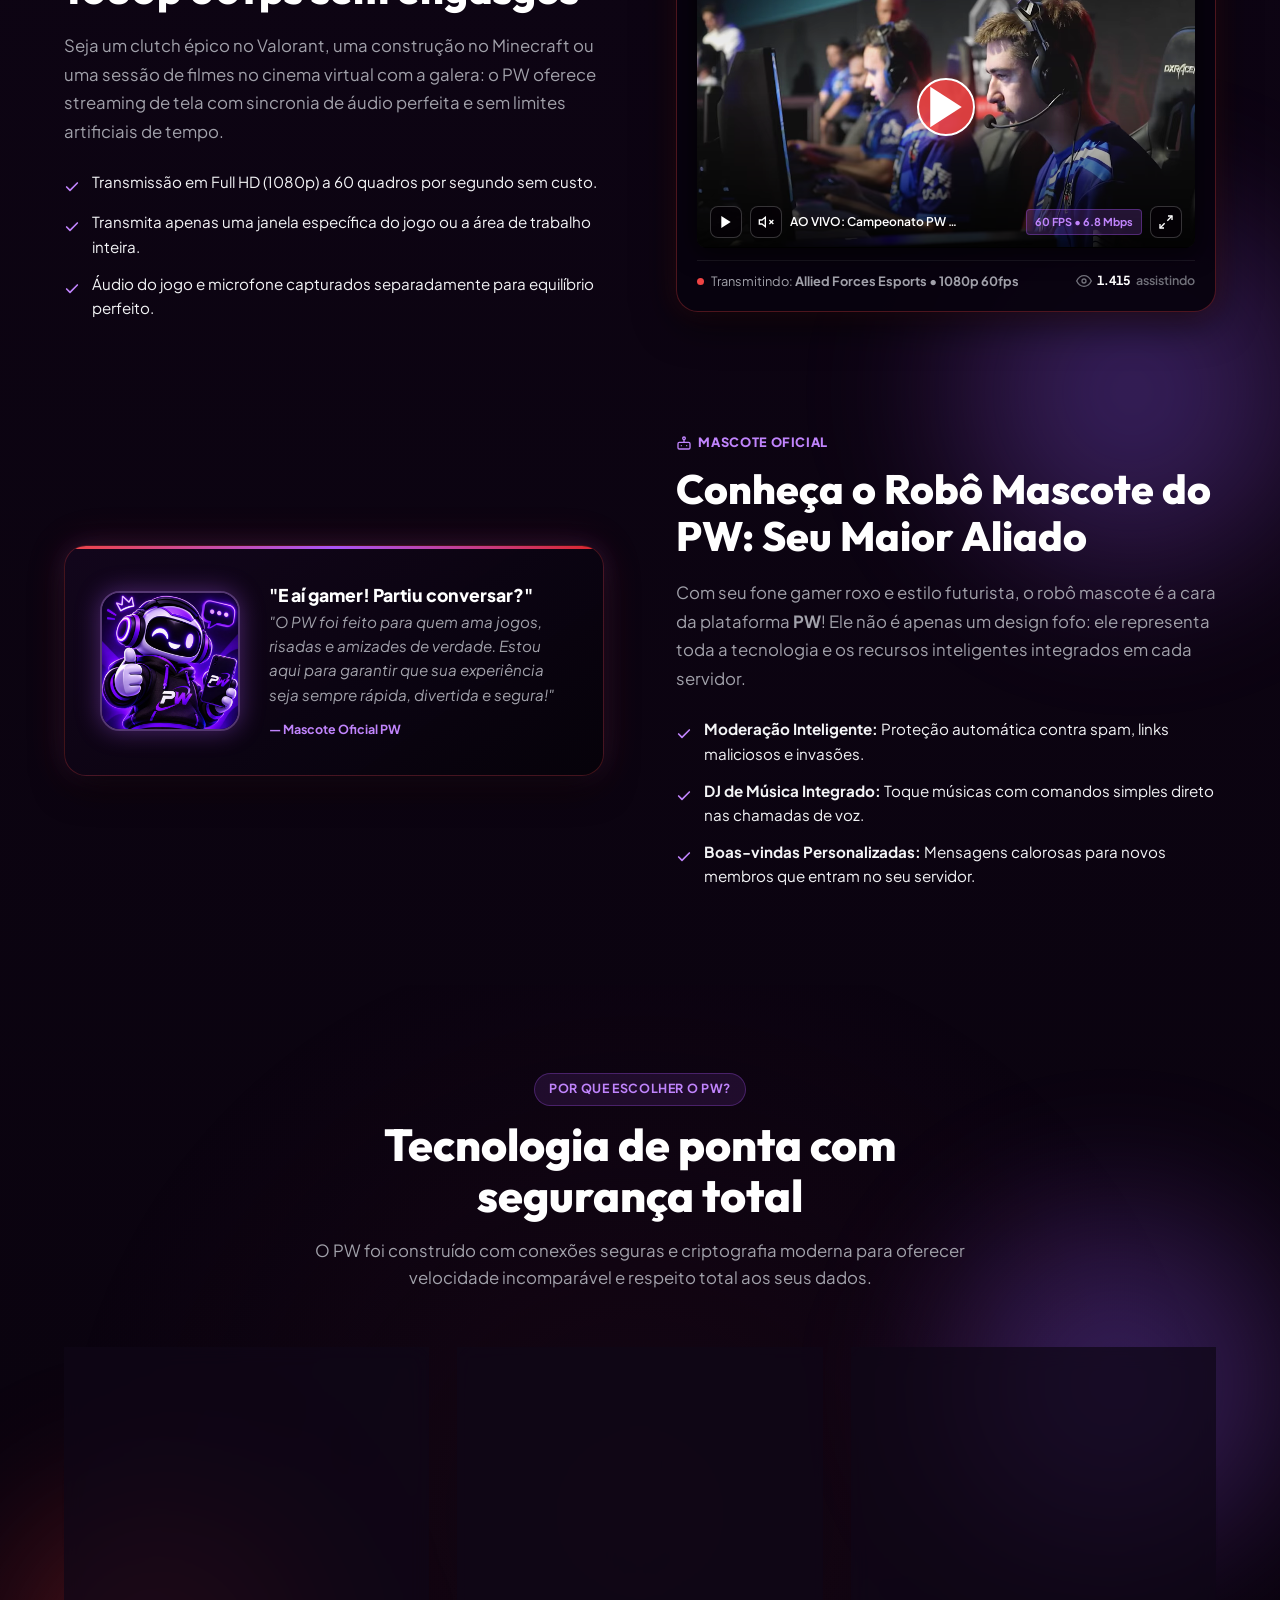
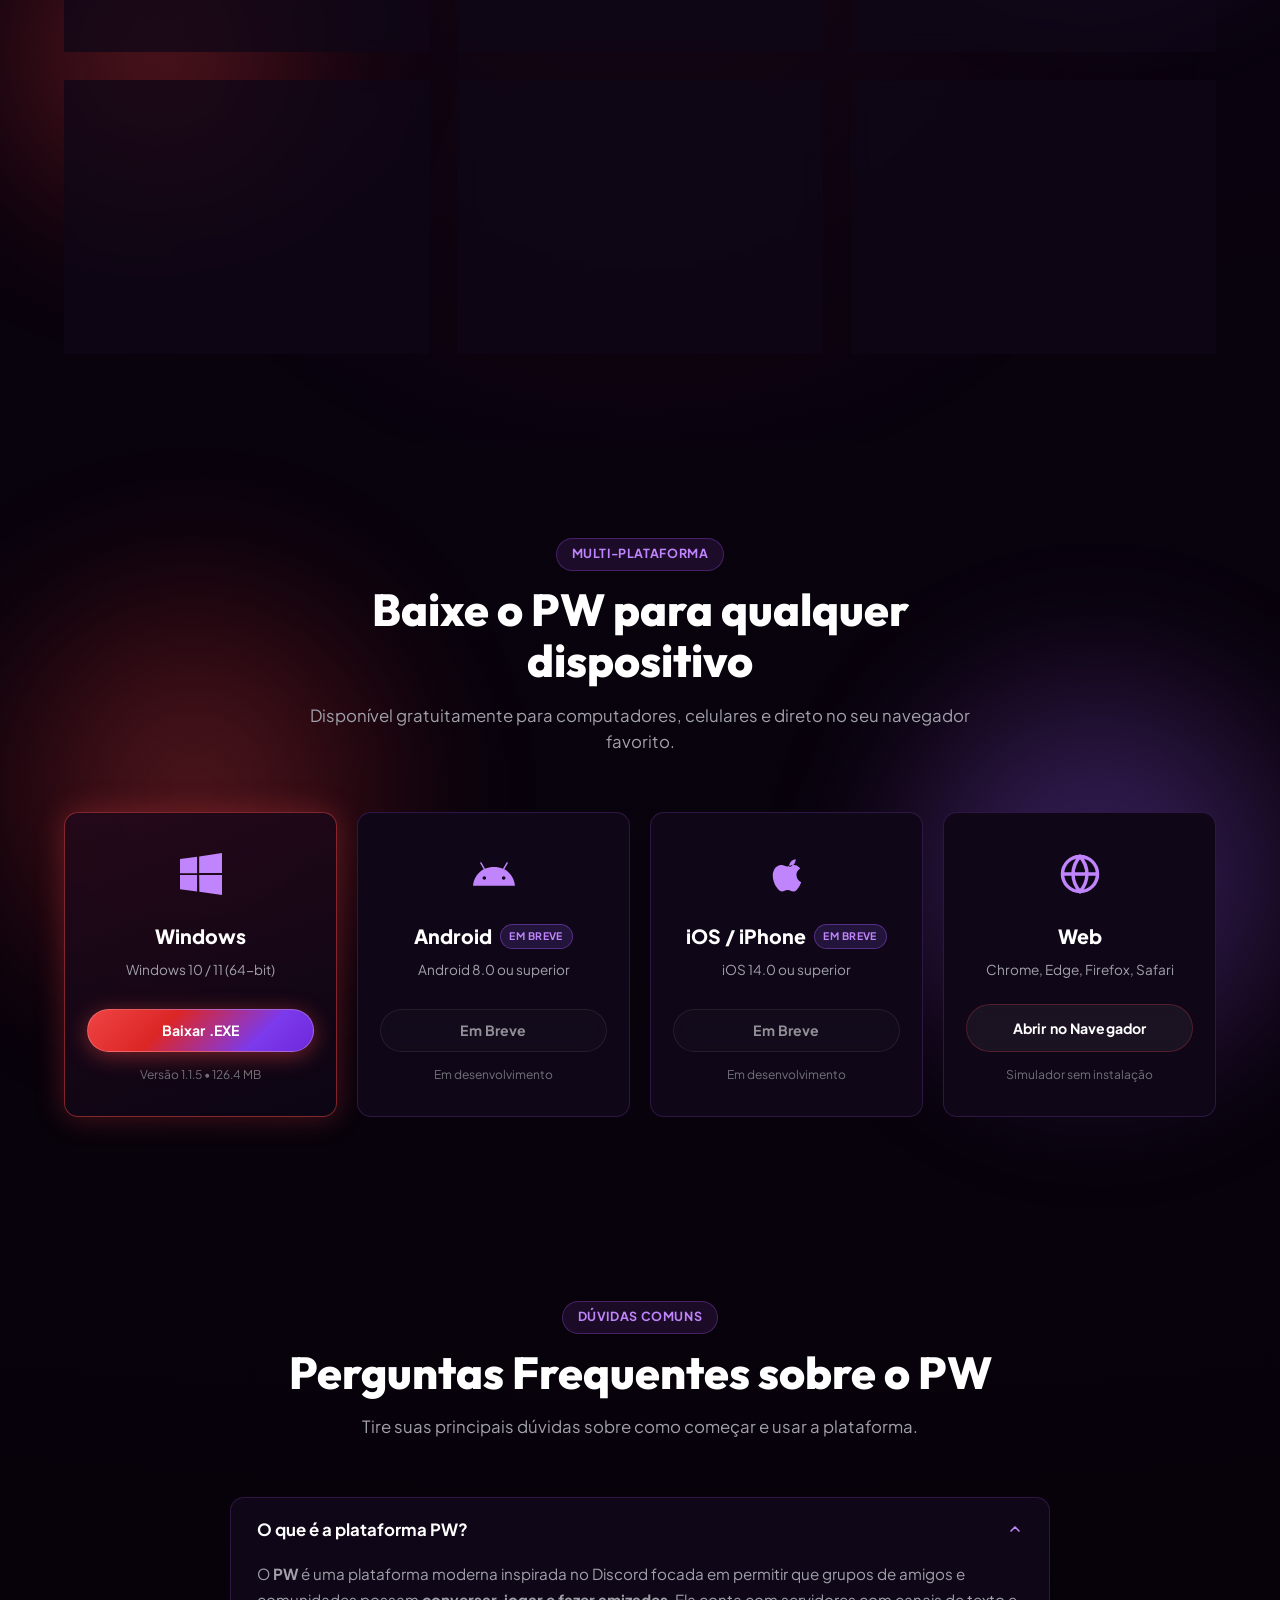
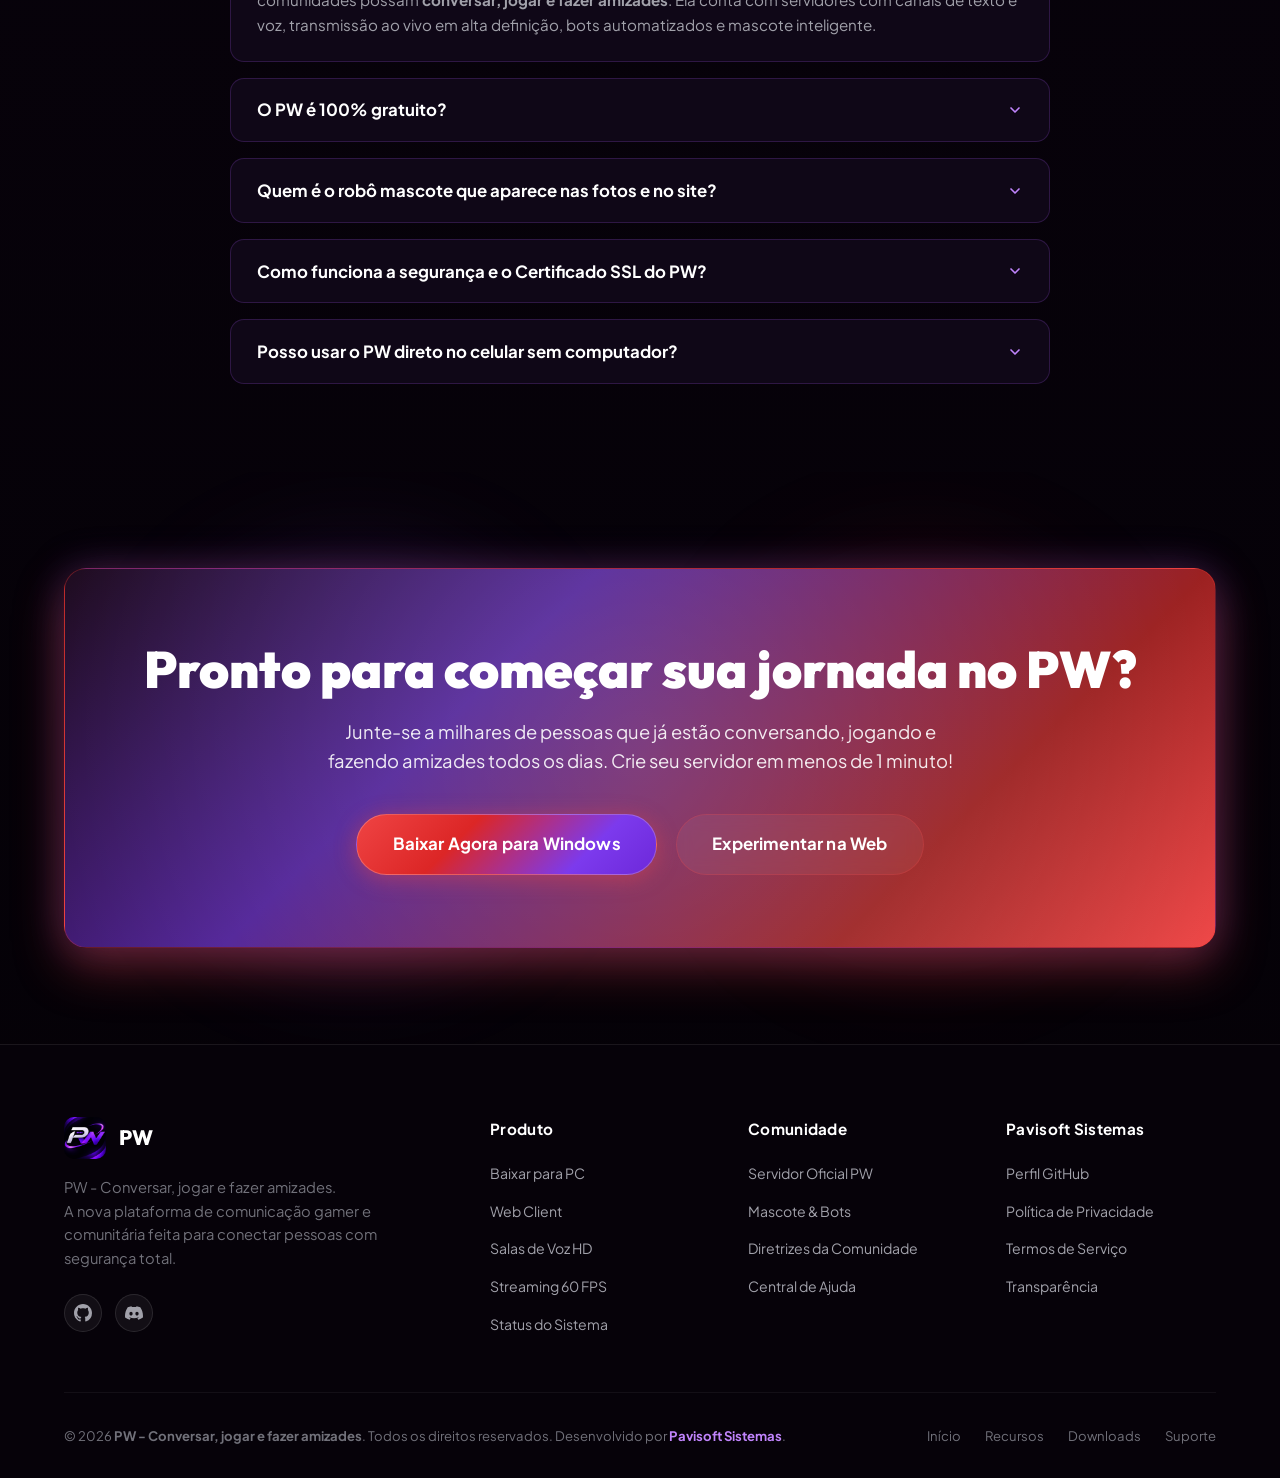
==== commit 4a98c384: "Release v1.1.5: Loja Oficial PW, Inventario e Cosmeticos em Tempo Real" ====
--- a/index.html
+++ b/index.html
@@ -106,7 +106,7 @@
               <svg width="22" height="22" viewBox="0 0 24 24" fill="currentColor"><path d="M0 3.449L9.75 2.1v9.451H0m10.949-9.602L24 0v11.4H10.949M0 12.6h9.75v9.451L0 20.699M10.949 12.6H24V24l-12.949-1.801"/></svg>
               <div>
                 <span>Baixar para Windows</span>
-                <span class="hero-btn-subtext" id="heroWinSubtext">Versão 1.1.4 • 64-bit • Grátis</span>
+                <span class="hero-btn-subtext" id="heroWinSubtext">Versão 1.1.5 • 64-bit • Grátis</span>
               </div>
             </a>
 
@@ -788,7 +788,7 @@
           </div>
           <div class="download-card-bottom">
             <button class="btn btn-primary btn-glow" data-download-platform="Windows" id="winCardDownloadBtn">Baixar .EXE</button>
-            <span class="download-meta" id="winDownloadMeta">Versão 1.1.4 • 125.8 MB</span>
+            <span class="download-meta" id="winDownloadMeta">Versão 1.1.5 • 126.4 MB</span>
           </div>
         </div>
 
@@ -1015,7 +1015,7 @@
     <div class="modal-card">
       <button class="modal-close-btn" id="modalCloseBtn" aria-label="Fechar Modal">&times;</button>
       <img src="assets/images/logo-app.jpg" alt="PW Logo" class="modal-icon">
-      <div class="modal-version-pill" id="modalReleaseBadge">Versão Oficial • v1.1.4</div>
+      <div class="modal-version-pill" id="modalReleaseBadge">Versão Oficial • v1.1.5</div>
       <h3 style="font-size: 1.4rem; font-weight: 800; color: #fff; margin-bottom: 0.45rem;">Download do PW</h3>
       <p style="font-size: 0.92rem; color: var(--text-muted); margin-bottom: 1.1rem;">
         Preparando o instalador oficial para <strong id="modalPlatformName" style="color: #fff;">Windows (64-bit)</strong> com aceleração por hardware e áudio HD.
@@ -1024,23 +1024,23 @@
       <div class="modal-file-info">
         <div class="modal-file-row">
           <span class="modal-file-label">Arquivo:</span>
-          <strong id="modalFileName" style="color: #fff;">PW-Setup-1.1.4.exe</strong>
+          <strong id="modalFileName" style="color: #fff;">PW-Setup-1.1.5.exe</strong>
         </div>
         <div class="modal-file-row">
           <span class="modal-file-label">Tamanho:</span>
-          <strong id="modalFileSize" style="color: var(--pw-purple-light);">125.8 MB</strong>
-        </div>
-      </div>
-
-      <a href="https://github.com/COprivacy/PW-chat-jogo/releases/download/v1.1.4/PW-Setup-1.1.4.exe" class="btn btn-primary btn-glow" id="modalDownloadAction" style="width: 100%; margin-bottom: 0.85rem;" rel="noopener noreferrer">
+          <strong id="modalFileSize" style="color: var(--pw-purple-light);">126.4 MB</strong>
+        </div>
+      </div>
+
+      <a href="https://github.com/COprivacy/PW-chat-jogo/releases/download/v1.1.5/PW-Setup-1.1.5.exe" class="btn btn-primary btn-glow" id="modalDownloadAction" style="width: 100%; margin-bottom: 0.85rem;" rel="noopener noreferrer">
         <span>Baixar Instalador Oficial (.EXE)</span>
       </a>
 
       <div class="modal-download-status" id="modalDownloadStatus" aria-live="polite"></div>
 
       <div class="modal-secondary-actions">
-        <a href="https://github.com/COprivacy/PW-chat-jogo/releases/download/v1.1.4/PW-1.1.4.exe" id="modalPortableLink" class="modal-secondary-link" rel="noopener noreferrer">
-          Versão Portátil (.exe • <span id="modalPortableSize">104.0 MB</span>)
+        <a href="https://github.com/COprivacy/PW-chat-jogo/releases/download/v1.1.5/PW-1.1.5.exe" id="modalPortableLink" class="modal-secondary-link" rel="noopener noreferrer">
+          Versão Portátil (.exe • <span id="modalPortableSize">104.6 MB</span>)
         </a>
       </div>
 
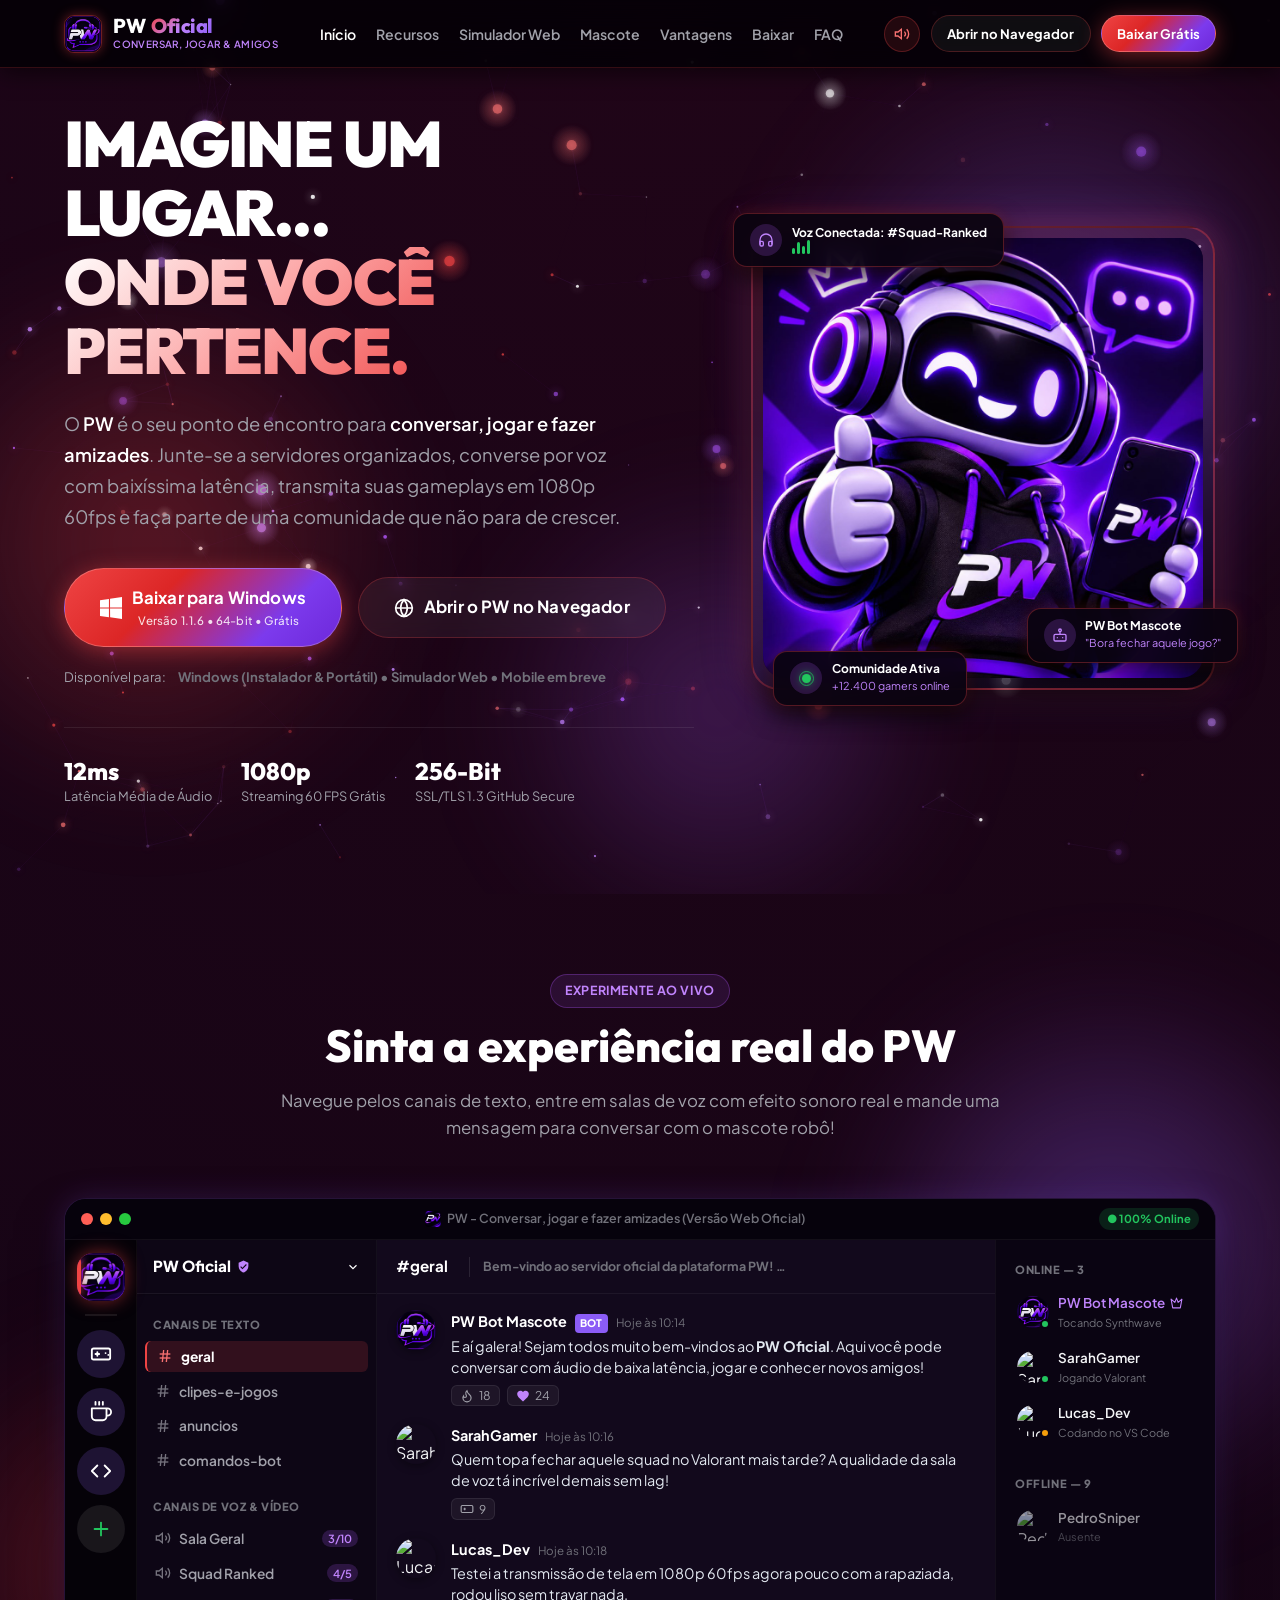
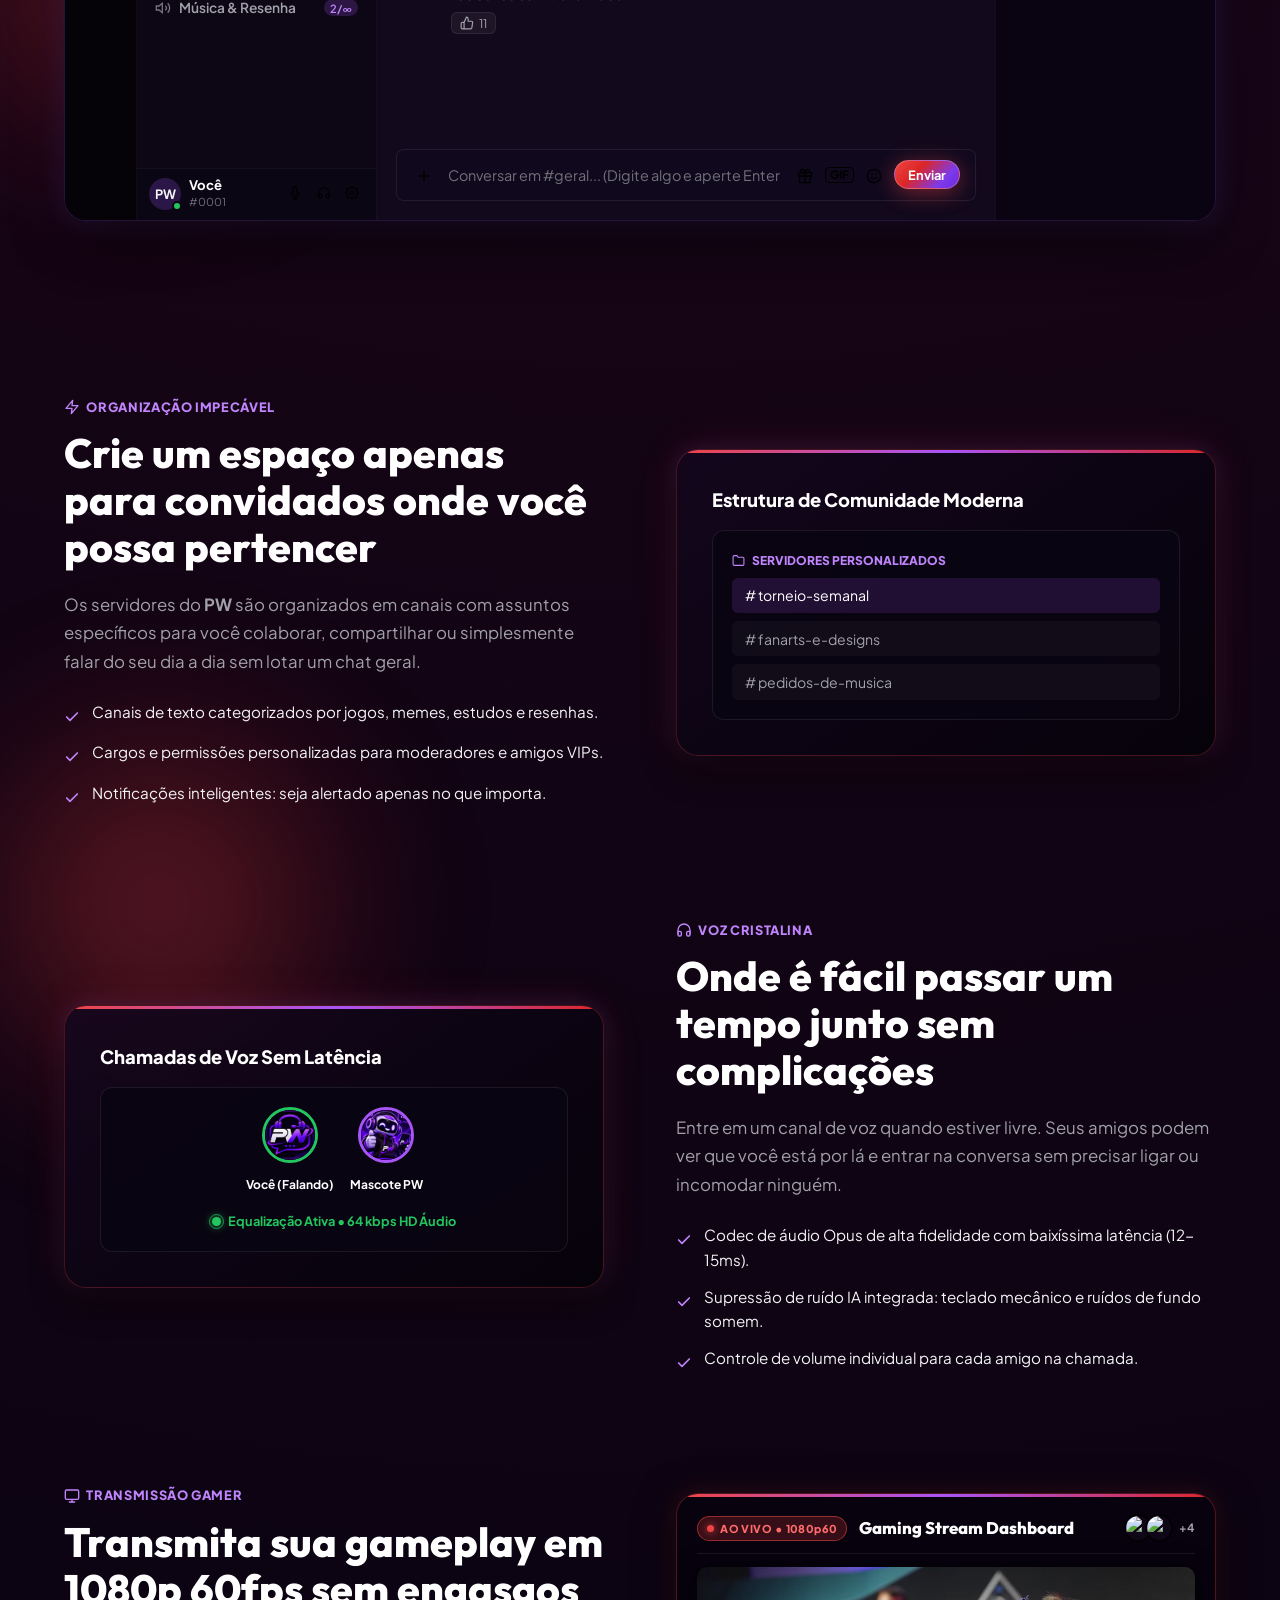
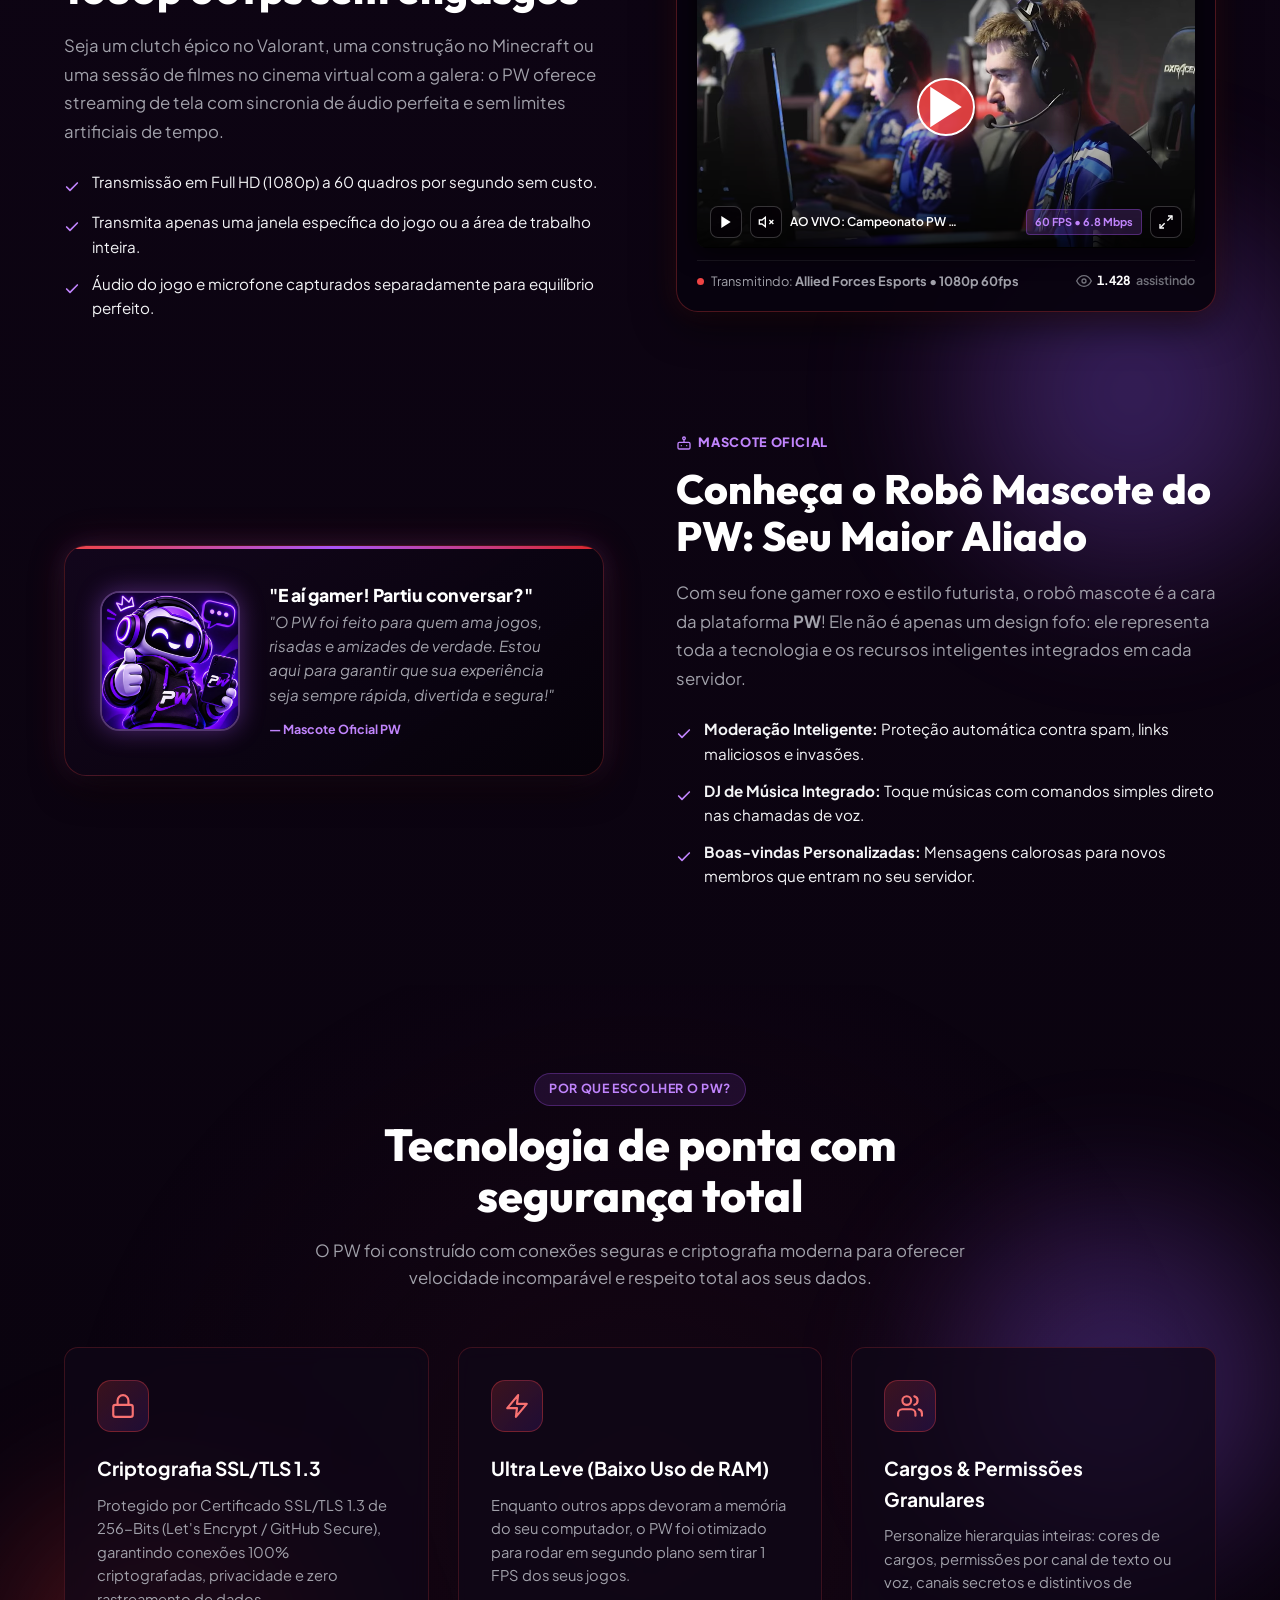
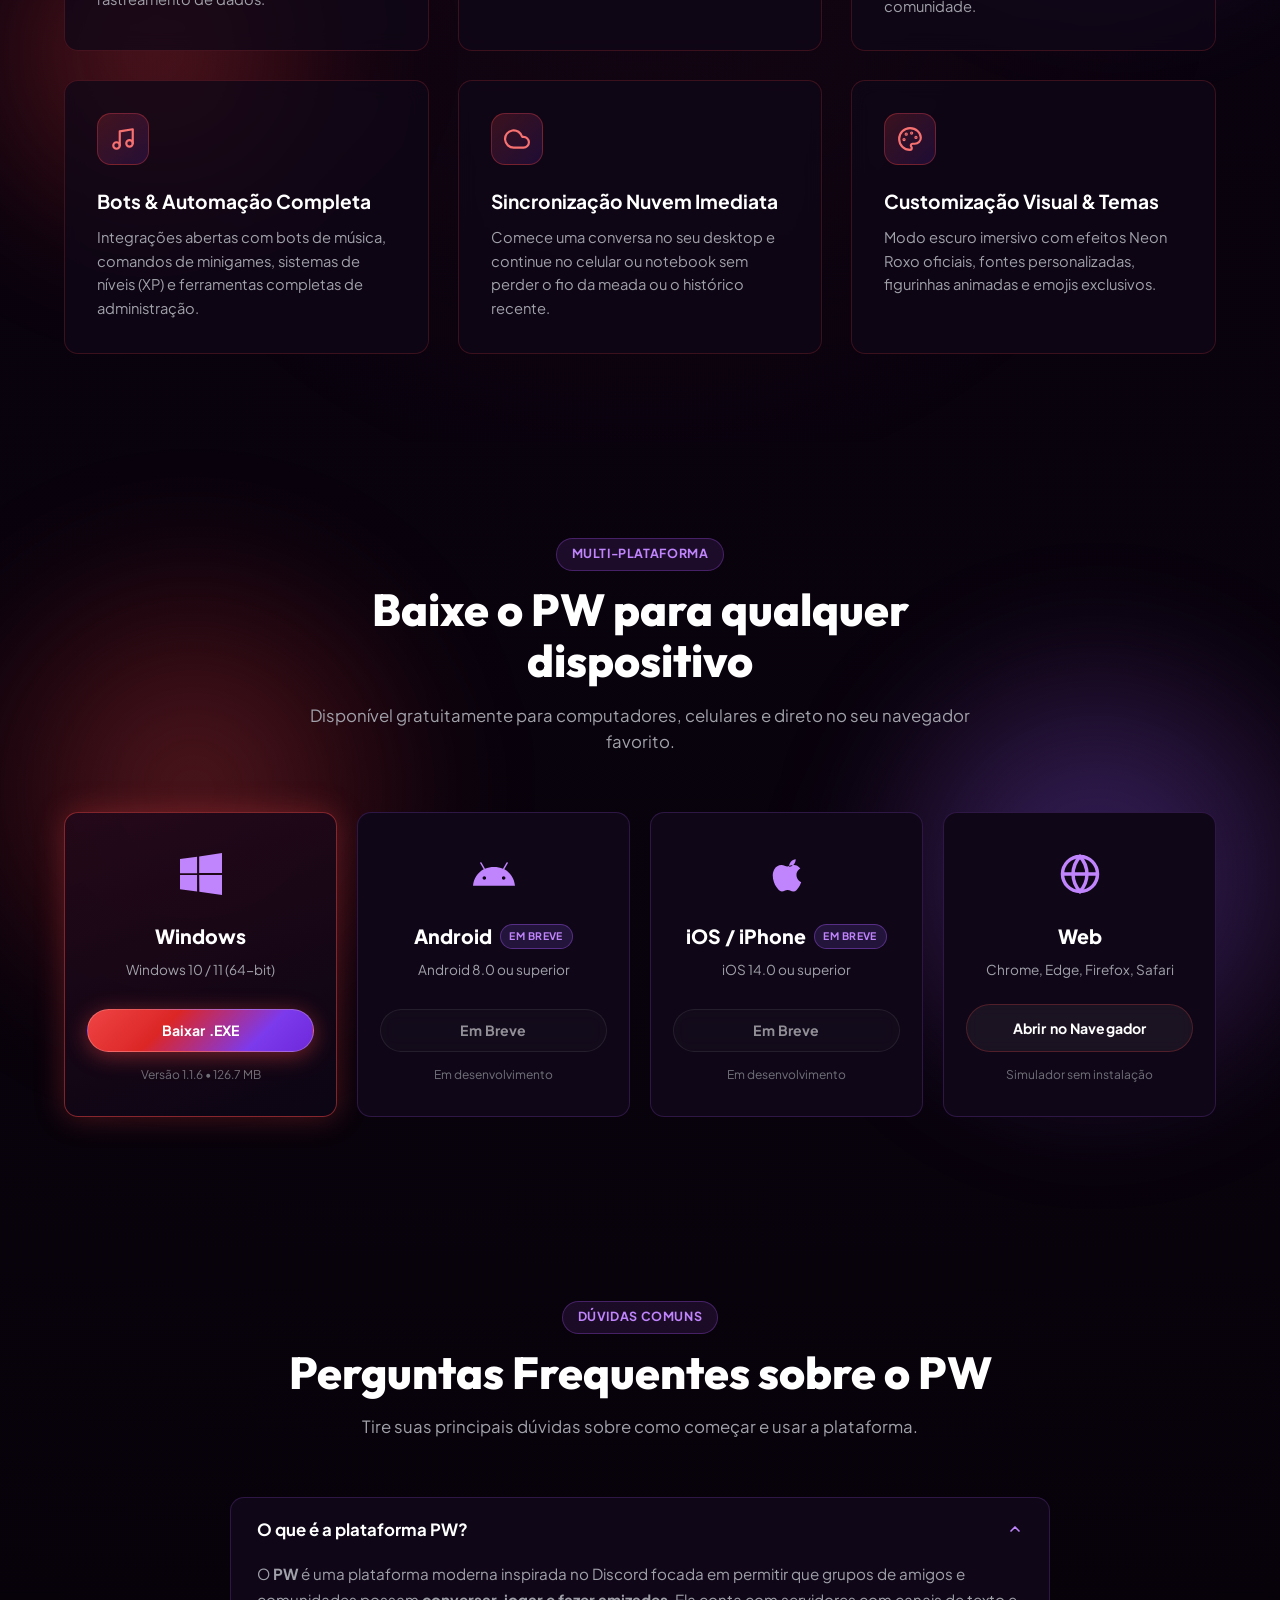
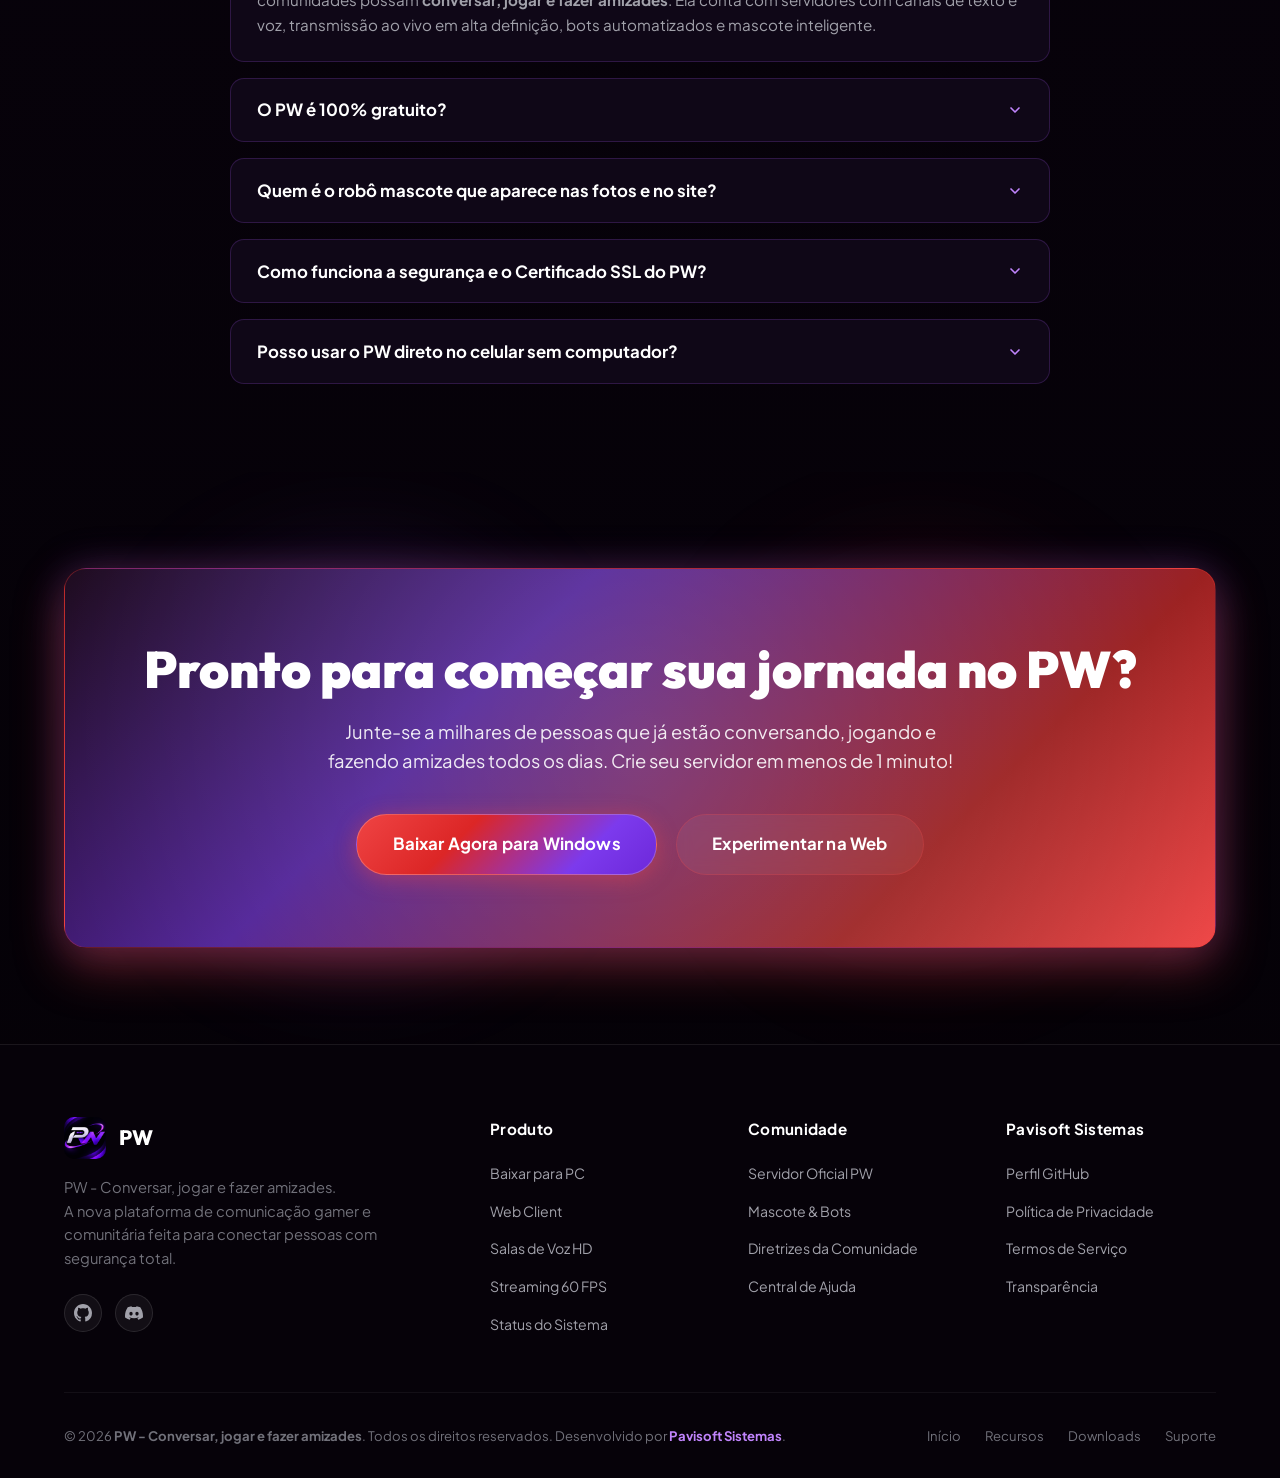
==== commit 39a8c314: "Release v1.1.6: Nameplates Animados, Molduras 360 e Precisao de Presenca" ====
--- a/index.html
+++ b/index.html
@@ -106,7 +106,7 @@
               <svg width="22" height="22" viewBox="0 0 24 24" fill="currentColor"><path d="M0 3.449L9.75 2.1v9.451H0m10.949-9.602L24 0v11.4H10.949M0 12.6h9.75v9.451L0 20.699M10.949 12.6H24V24l-12.949-1.801"/></svg>
               <div>
                 <span>Baixar para Windows</span>
-                <span class="hero-btn-subtext" id="heroWinSubtext">Versão 1.1.5 • 64-bit • Grátis</span>
+                <span class="hero-btn-subtext" id="heroWinSubtext">Versão 1.1.6 • 64-bit • Grátis</span>
               </div>
             </a>
 
@@ -788,7 +788,7 @@
           </div>
           <div class="download-card-bottom">
             <button class="btn btn-primary btn-glow" data-download-platform="Windows" id="winCardDownloadBtn">Baixar .EXE</button>
-            <span class="download-meta" id="winDownloadMeta">Versão 1.1.5 • 126.4 MB</span>
+            <span class="download-meta" id="winDownloadMeta">Versão 1.1.6 • 126.7 MB</span>
           </div>
         </div>
 
@@ -1015,7 +1015,7 @@
     <div class="modal-card">
       <button class="modal-close-btn" id="modalCloseBtn" aria-label="Fechar Modal">&times;</button>
       <img src="assets/images/logo-app.jpg" alt="PW Logo" class="modal-icon">
-      <div class="modal-version-pill" id="modalReleaseBadge">Versão Oficial • v1.1.5</div>
+      <div class="modal-version-pill" id="modalReleaseBadge">Versão Oficial • v1.1.6</div>
       <h3 style="font-size: 1.4rem; font-weight: 800; color: #fff; margin-bottom: 0.45rem;">Download do PW</h3>
       <p style="font-size: 0.92rem; color: var(--text-muted); margin-bottom: 1.1rem;">
         Preparando o instalador oficial para <strong id="modalPlatformName" style="color: #fff;">Windows (64-bit)</strong> com aceleração por hardware e áudio HD.
@@ -1024,23 +1024,23 @@
       <div class="modal-file-info">
         <div class="modal-file-row">
           <span class="modal-file-label">Arquivo:</span>
-          <strong id="modalFileName" style="color: #fff;">PW-Setup-1.1.5.exe</strong>
+          <strong id="modalFileName" style="color: #fff;">PW-Setup-1.1.6.exe</strong>
         </div>
         <div class="modal-file-row">
           <span class="modal-file-label">Tamanho:</span>
-          <strong id="modalFileSize" style="color: var(--pw-purple-light);">126.4 MB</strong>
-        </div>
-      </div>
-
-      <a href="https://github.com/COprivacy/PW-chat-jogo/releases/download/v1.1.5/PW-Setup-1.1.5.exe" class="btn btn-primary btn-glow" id="modalDownloadAction" style="width: 100%; margin-bottom: 0.85rem;" rel="noopener noreferrer">
+          <strong id="modalFileSize" style="color: var(--pw-purple-light);">126.7 MB</strong>
+        </div>
+      </div>
+
+      <a href="https://github.com/COprivacy/PW-chat-jogo/releases/download/v1.1.6/PW-Setup-1.1.6.exe" class="btn btn-primary btn-glow" id="modalDownloadAction" style="width: 100%; margin-bottom: 0.85rem;" rel="noopener noreferrer">
         <span>Baixar Instalador Oficial (.EXE)</span>
       </a>
 
       <div class="modal-download-status" id="modalDownloadStatus" aria-live="polite"></div>
 
       <div class="modal-secondary-actions">
-        <a href="https://github.com/COprivacy/PW-chat-jogo/releases/download/v1.1.5/PW-1.1.5.exe" id="modalPortableLink" class="modal-secondary-link" rel="noopener noreferrer">
-          Versão Portátil (.exe • <span id="modalPortableSize">104.6 MB</span>)
+        <a href="https://github.com/COprivacy/PW-chat-jogo/releases/download/v1.1.6/PW-1.1.6.exe" id="modalPortableLink" class="modal-secondary-link" rel="noopener noreferrer">
+          Versão Portátil (.exe • <span id="modalPortableSize">104.8 MB</span>)
         </a>
       </div>
 
